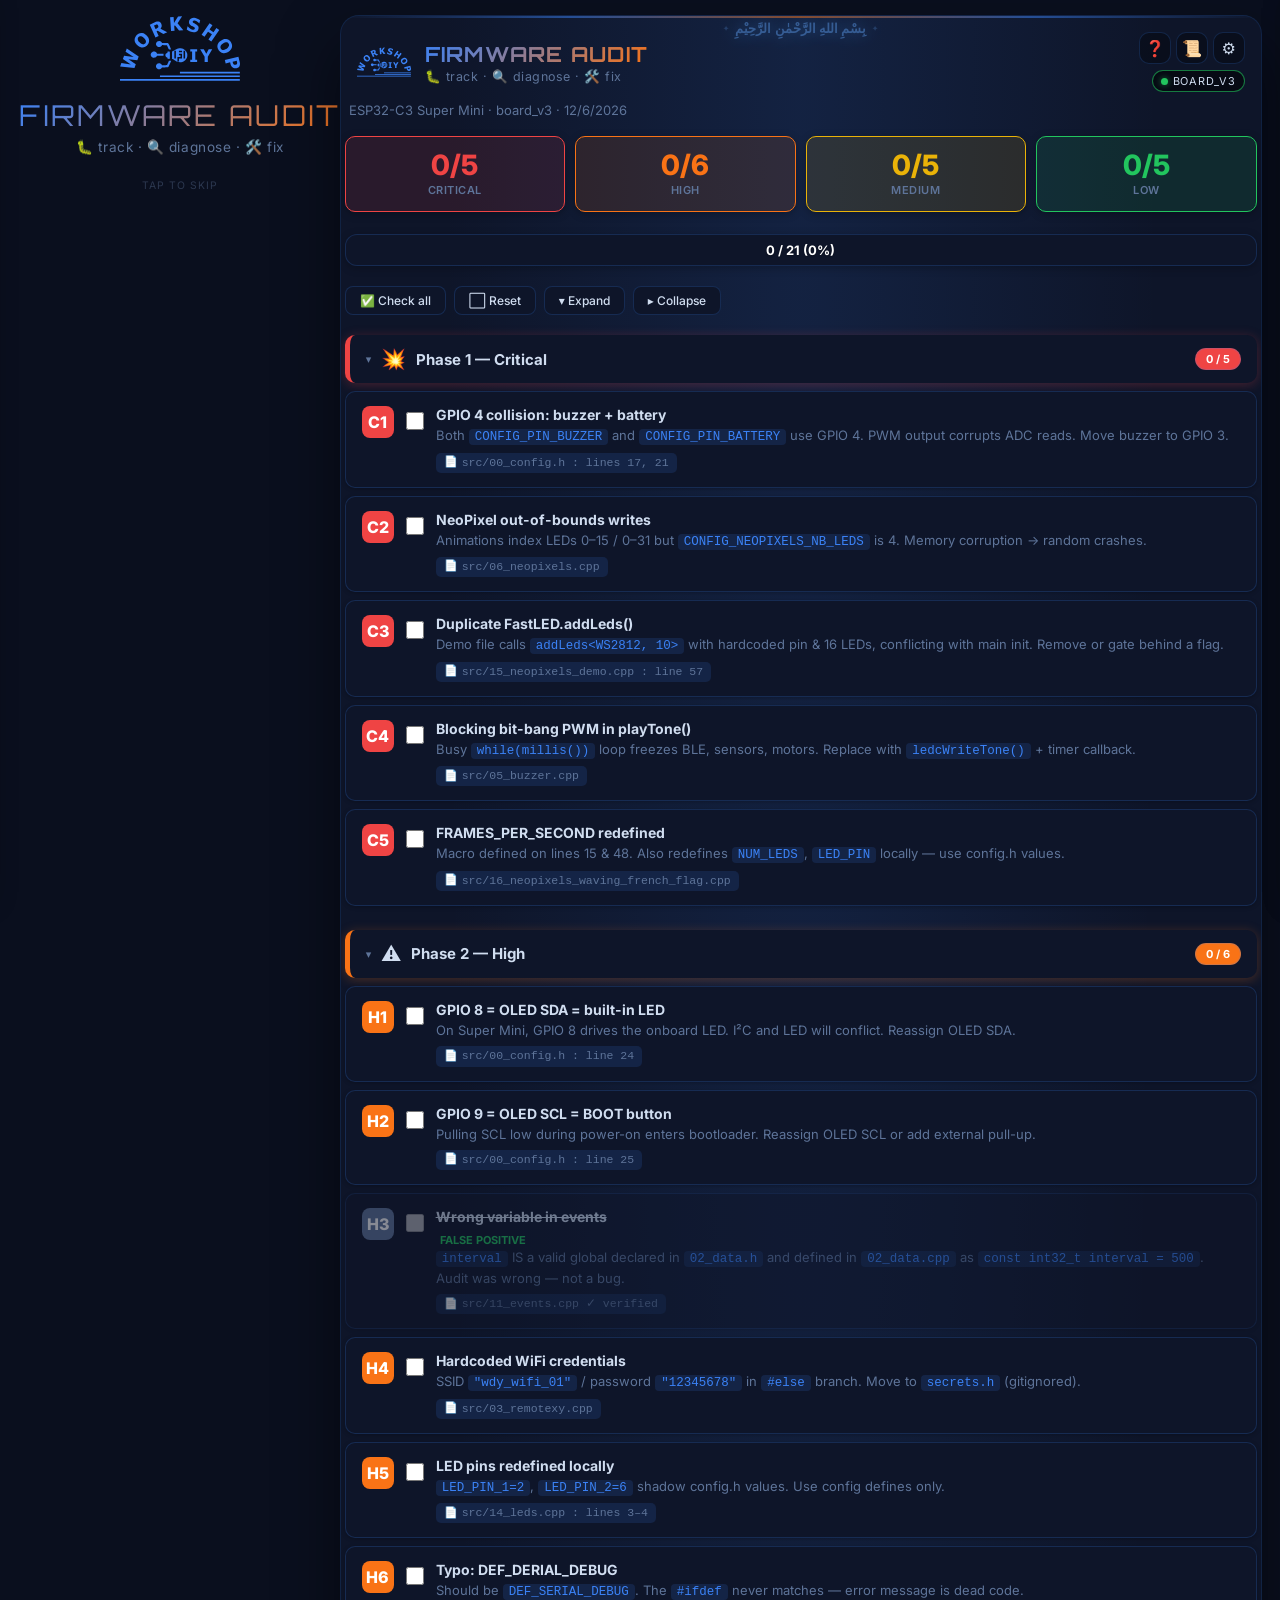
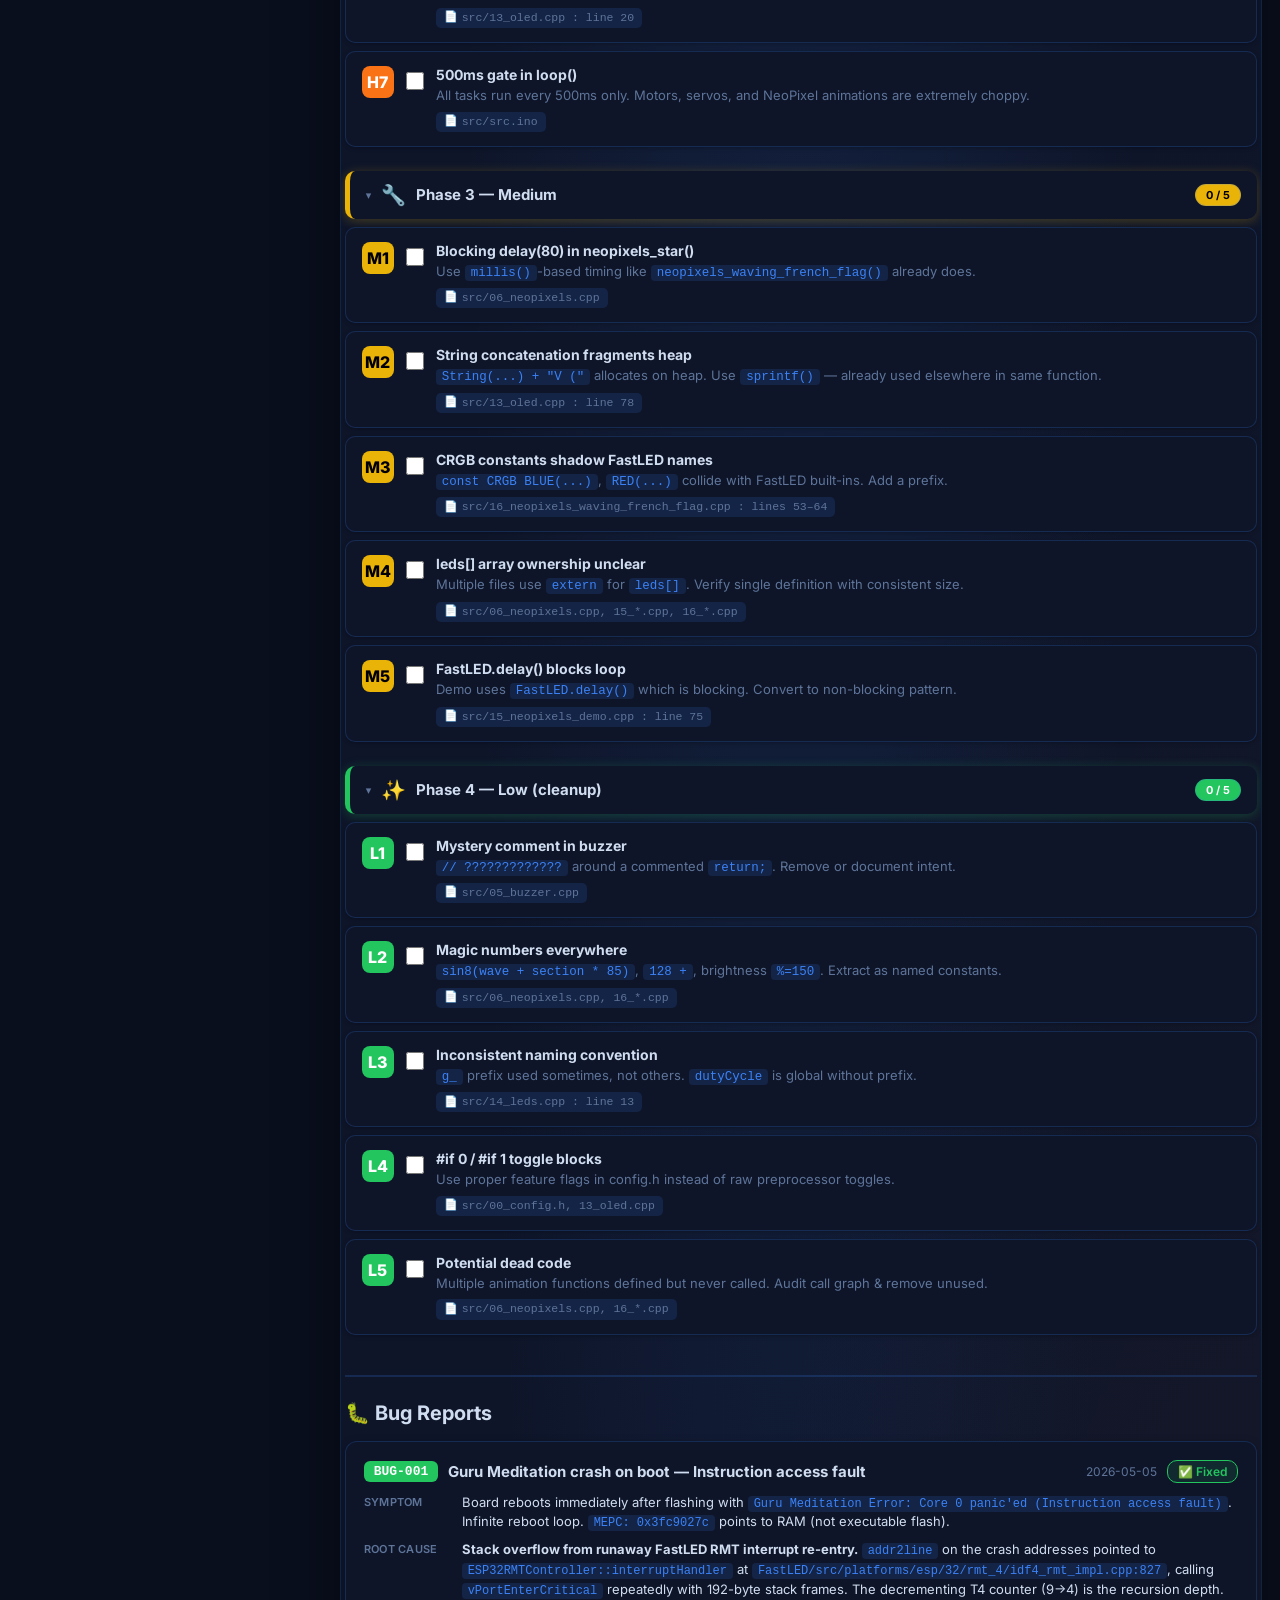
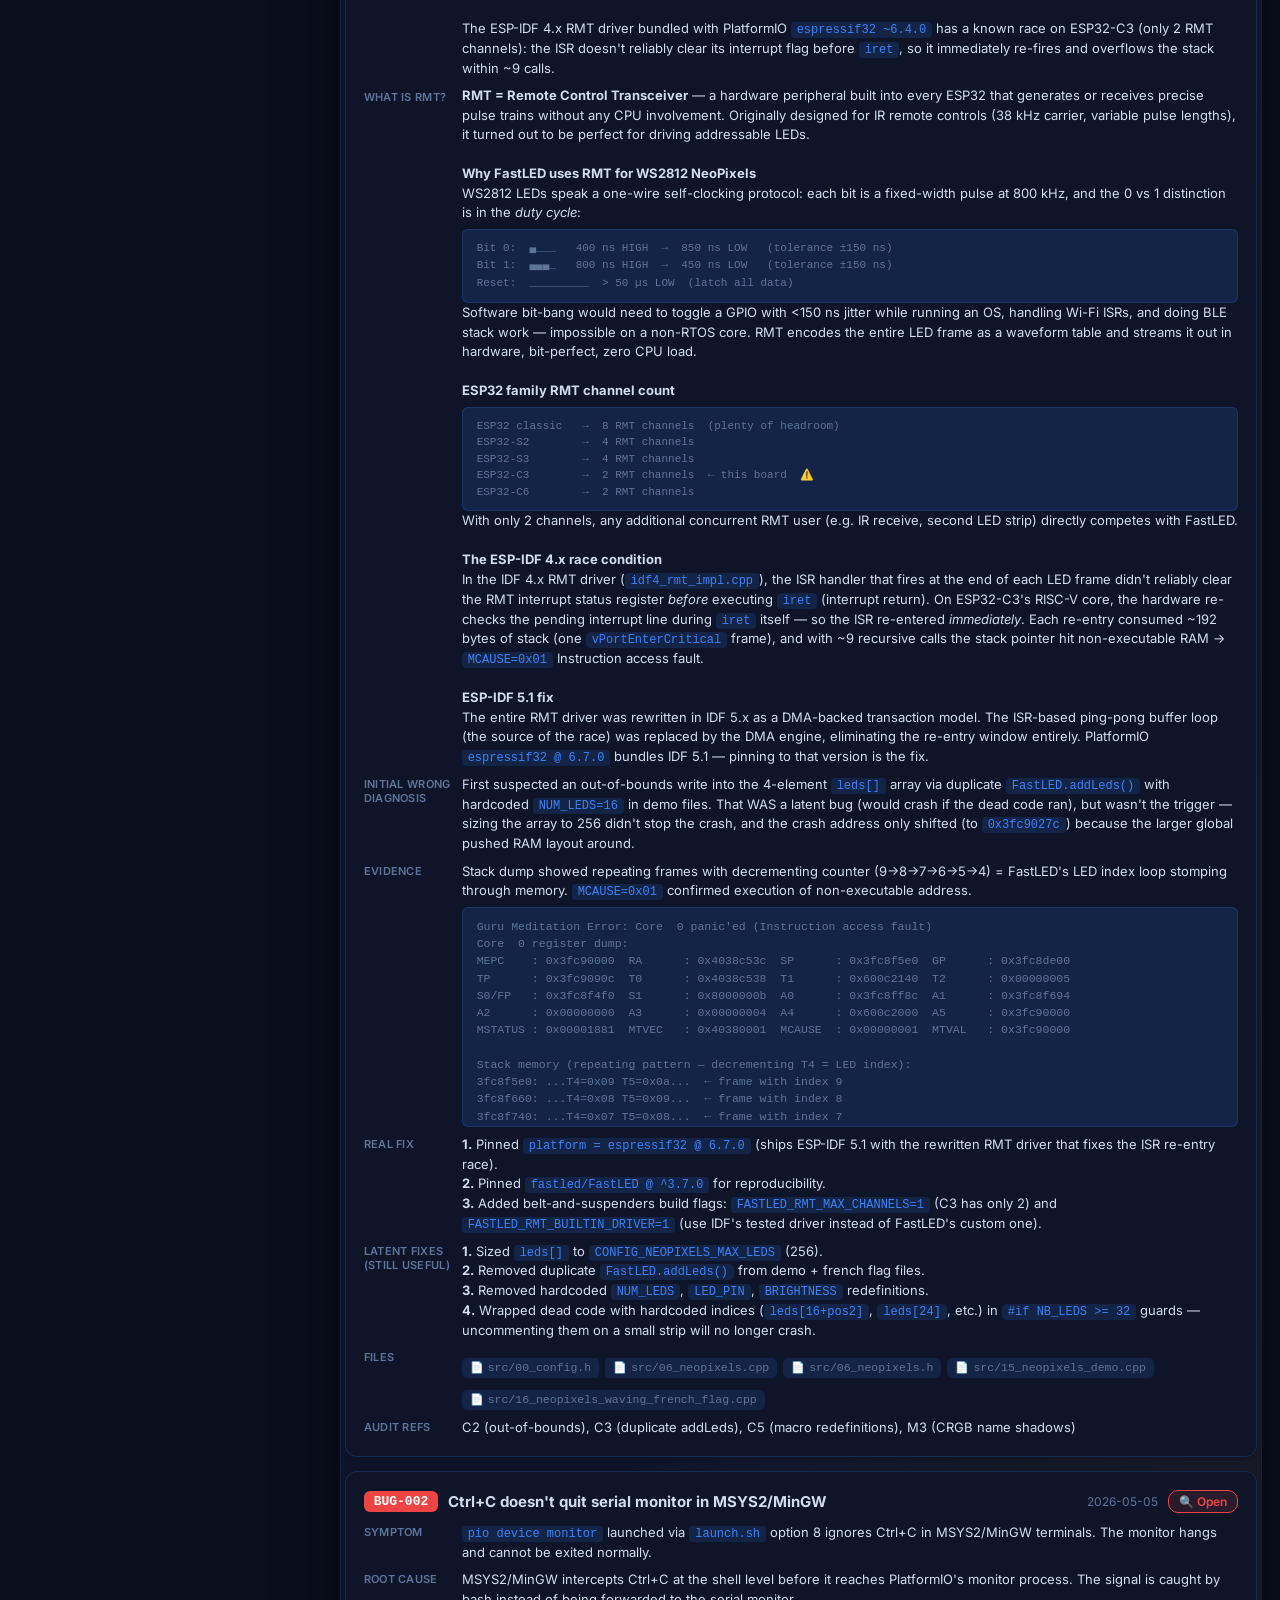
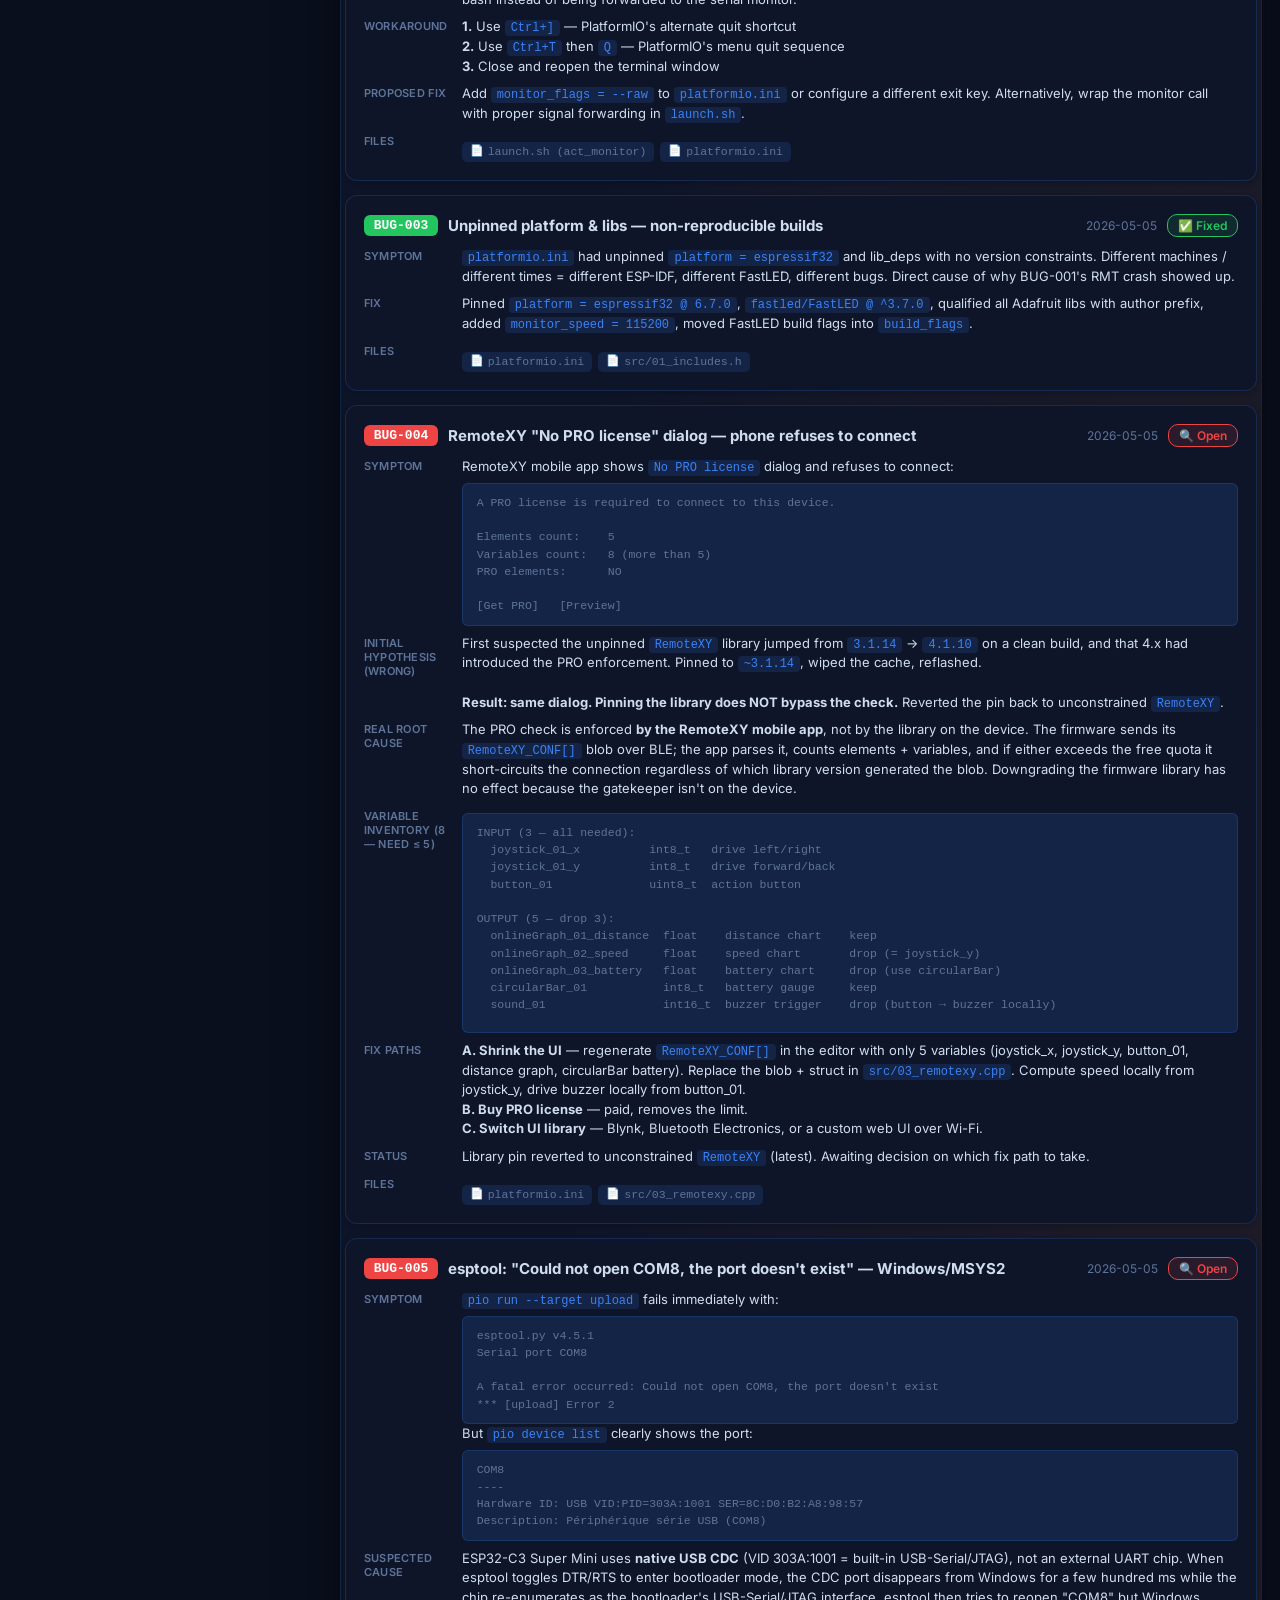
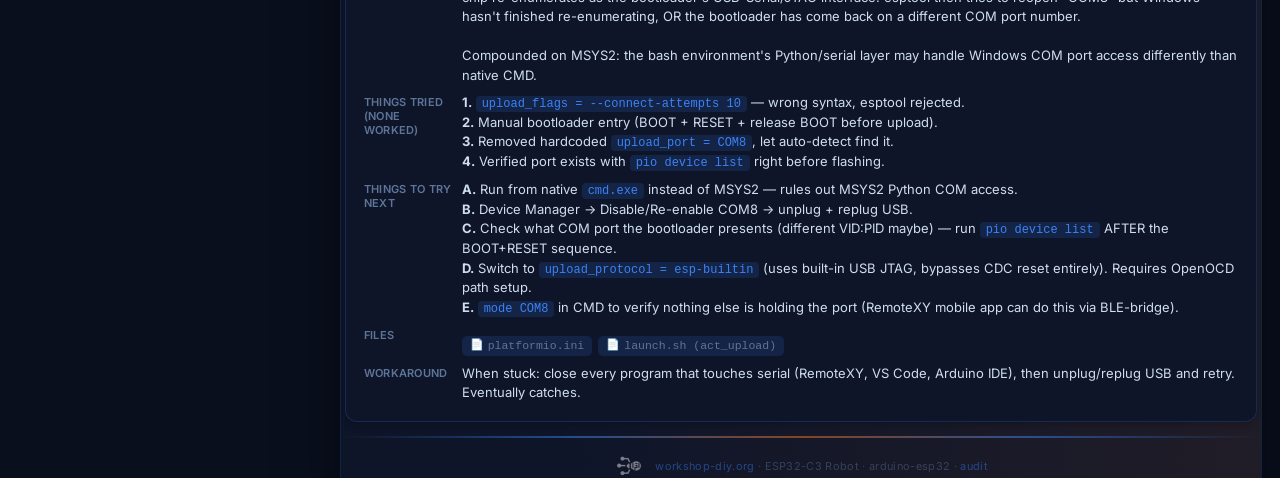
==== 01_software/01_app/02_web/audit.html @ 308c8fef "Initial commit — robot_1 - 01_app: ESP32-C3 RISC-V robot firmware (Arduino/PlatformIO) +   02_web to" ====
<!doctype html>
<html lang="en" dir="ltr" data-theme="robot">
<head>
<meta charset="UTF-8">
<meta name="viewport" content="width=device-width,initial-scale=1.0">
<title>Firmware Audit — ESP32-C3 Robot App</title>
<link rel="stylesheet" href="assets/wdiy-template.css">
<style>
/* ════════════════════════════════════════════════════════════
   AUDIT-SPECIFIC CSS — bridges audit's local var names to the
   wdiy-template vars, plus theme-agnostic severity colors.
   ════════════════════════════════════════════════════════════ */

:root {
  /* Aliases — audit's old names → template vars */
  --fg:       var(--text);
  --muted:    var(--text-muted);
  --card:     var(--panel);
  --card2:    rgba(0,0,0,.18);
  --shadow:   rgba(0,0,0,.25);
  --code-bg:  color-mix(in srgb, var(--accent) 14%, transparent);

  /* Severity colors — single set, theme-agnostic
     (red/orange/yellow/green read as severity in any palette) */
  --crit: #ef4444; --crit-bg: rgba(239,68,68,.12); --crit-glow: rgba(239,68,68,.25);
  --high: #f97316; --high-bg: rgba(249,115,22,.12); --high-glow: rgba(249,115,22,.25);
  --med:  #eab308; --med-bg:  rgba(234,179,8,.12);  --med-glow:  rgba(234,179,8,.25);
  --low:  #22c55e; --low-bg:  rgba(34,197,94,.12);  --low-glow:  rgba(34,197,94,.25);
  --check-done: #22c55e;
}
.light-theme {
  --shadow:   rgba(0,0,0,.08);
  --card2:    rgba(0,0,0,.04);
  --crit-bg:  rgba(239,68,68,.08);
  --high-bg:  rgba(249,115,22,.08);
  --med-bg:   rgba(234,179,8,.08);
  --low-bg:   rgba(34,197,94,.08);
}

.app { max-width: 920px; }

a { color: var(--accent); text-decoration: none; }
a:hover { text-decoration: underline; }
code {
  background: var(--code-bg); color: var(--accent);
  padding: 1px 6px; border-radius: 4px;
  font: 12.5px/1.4 ui-monospace, Menlo, Consolas, monospace;
}
.light-theme code { color: var(--text); }

/* ── Sub-header (date) ── */
.audit-sub { color: var(--muted); font-size: 13px; margin: 4px 0 18px; padding: 0 4px; }

/* ── Stat cards ── */
.stats { display: grid; grid-template-columns: repeat(4,1fr); gap: 10px; margin-bottom: 22px; }
.stat {
  padding: 14px 16px; border-radius: 10px;
  background: var(--card); border: 1px solid var(--border);
  box-shadow: 0 2px 8px var(--shadow);
  text-align: center; transition: transform .15s, box-shadow .15s;
}
.stat:hover { transform: translateY(-2px); box-shadow: 0 6px 20px var(--shadow); }
.stat .num { font-size: 28px; font-weight: 800; line-height: 1; }
.stat .lbl {
  font-size: 11px; text-transform: uppercase;
  letter-spacing: .5px; margin-top: 4px; font-weight: 600; color: var(--muted);
}
.stat.s-crit { border-color: var(--crit); background: var(--crit-bg); } .stat.s-crit .num { color: var(--crit); }
.stat.s-high { border-color: var(--high); background: var(--high-bg); } .stat.s-high .num { color: var(--high); }
.stat.s-med  { border-color: var(--med);  background: var(--med-bg);  } .stat.s-med  .num { color: var(--med); }
.stat.s-low  { border-color: var(--low);  background: var(--low-bg);  } .stat.s-low  .num { color: var(--low); }

/* ── Progress bar ── */
.progress-wrap {
  background: var(--card); border: 1px solid var(--border);
  border-radius: 12px; height: 32px; overflow: hidden;
  position: relative; margin-bottom: 20px;
  box-shadow: 0 2px 8px var(--shadow);
}
.progress-bar {
  height: 100%;
  background: linear-gradient(90deg, var(--accent), var(--accent2));
  transition: width .4s cubic-bezier(.4,0,.2,1);
  border-radius: 12px; position: relative; overflow: hidden;
}
.progress-bar::after {
  content: ''; position: absolute; inset: 0;
  background: linear-gradient(90deg, transparent, rgba(255,255,255,.15), transparent);
  animation: shimmer 2s infinite;
}
@keyframes shimmer { 0% { transform: translateX(-100%); } 100% { transform: translateX(100%); } }
.progress-label {
  position: absolute; inset: 0;
  display: flex; align-items: center; justify-content: center;
  font-size: 13px; font-weight: 700; pointer-events: none;
  text-shadow: 0 1px 2px rgba(0,0,0,.3); color: #fff;
}
.light-theme .progress-label { color: var(--text); text-shadow: none; }

/* ── Toolbar ── */
.toolbar { display: flex; gap: 8px; margin-bottom: 20px; flex-wrap: wrap; align-items: center; }
.toolbar button {
  padding: 6px 14px; border: 1px solid var(--border);
  background: var(--card); color: var(--fg);
  border-radius: 8px; cursor: pointer;
  font: 12px/1.4 inherit; font-weight: 500;
  transition: all .15s;
}
.toolbar button:hover {
  border-color: var(--accent); background: var(--card2);
  box-shadow: 0 2px 8px var(--shadow); transform: none;
}

/* ── Phases ── */
.phase { margin-bottom: 24px; }
.phase-hdr {
  display: flex; align-items: center; gap: 10px;
  padding: 12px 16px; border-radius: 10px;
  background: var(--card); border-left: 5px solid;
  cursor: pointer; user-select: none;
  box-shadow: 0 2px 8px var(--shadow); transition: all .15s;
}
.phase-hdr:hover { box-shadow: 0 4px 16px var(--shadow); }
.phase-hdr h2 { font-size: 15px; flex: 1; font-weight: 700; margin: 0; }
.phase-hdr .emoji { font-size: 20px; }
.phase-hdr .badge {
  font-size: 11px; padding: 3px 10px;
  border-radius: 12px; font-weight: 700; white-space: nowrap;
}
.phase-hdr .arrow { transition: transform .2s; font-size: 11px; color: var(--muted); }
.phase-hdr.collapsed .arrow { transform: rotate(-90deg); }

.phase[data-level="critical"] .phase-hdr { border-color: var(--crit); box-shadow: 0 2px 12px var(--crit-glow); }
.phase[data-level="critical"] .badge      { background: var(--crit); color: #fff; }
.phase[data-level="high"] .phase-hdr      { border-color: var(--high); box-shadow: 0 2px 12px var(--high-glow); }
.phase[data-level="high"] .badge          { background: var(--high); color: #fff; }
.phase[data-level="medium"] .phase-hdr    { border-color: var(--med); box-shadow: 0 2px 12px var(--med-glow); }
.phase[data-level="medium"] .badge        { background: var(--med); color: #000; }
.phase[data-level="low"] .phase-hdr       { border-color: var(--low); box-shadow: 0 2px 12px var(--low-glow); }
.phase[data-level="low"] .badge           { background: var(--low); color: #fff; }

/* ── Items ── */
.items { padding: 8px 0 0; display: grid; gap: 8px; }
.item {
  display: flex; align-items: flex-start; gap: 12px;
  padding: 14px 16px; border-radius: 10px;
  background: var(--card); border: 1px solid var(--border);
  box-shadow: 0 1px 4px var(--shadow); transition: all .2s;
}
.item:hover {
  border-color: var(--accent); box-shadow: 0 4px 16px var(--shadow);
  transform: translateY(-1px);
}
.item.done { opacity: .5; transform: none !important; }
.item.done .desc strong { text-decoration: line-through; }

.item .sev {
  width: 32px; height: 32px; border-radius: 8px;
  display: flex; align-items: center; justify-content: center;
  font-size: 16px; flex-shrink: 0; font-weight: 800; color: #fff;
}
.phase[data-level="critical"] .sev { background: var(--crit); }
.phase[data-level="high"] .sev     { background: var(--high); }
.phase[data-level="medium"] .sev   { background: var(--med); color: #000; }
.phase[data-level="low"] .sev      { background: var(--low); }

.item input[type=checkbox] {
  margin-top: 6px; accent-color: var(--check-done);
  width: 18px; height: 18px; flex-shrink: 0;
  cursor: pointer; border-radius: 4px;
}

.desc { flex: 1; min-width: 0; }
.desc strong { font-weight: 700; font-size: 14px; display: block; margin-bottom: 3px; }
.desc .detail { color: var(--muted); font-size: 13px; line-height: 1.5; }
.file {
  display: inline-flex; align-items: center; gap: 4px;
  font: 11.5px/1.4 ui-monospace, Menlo, Consolas, monospace;
  background: var(--code-bg); padding: 2px 8px; border-radius: 5px;
  color: var(--muted); margin-top: 6px; word-break: break-all;
}
.file::before { content: '📄'; font-size: 11px; }

/* ── Bug reports ── */
.bugs-section { margin-top: 40px; padding-top: 24px; border-top: 2px solid var(--border); }
.bugs-section h2 { font-size: 20px; margin-bottom: 16px; display: flex; align-items: center; gap: 8px; }
.bug {
  background: var(--card); border: 1px solid var(--border);
  border-radius: 12px; padding: 18px; margin-bottom: 14px;
  box-shadow: 0 2px 8px var(--shadow); transition: all .2s;
}
.bug:hover { box-shadow: 0 4px 16px var(--shadow); border-color: var(--accent); }
.bug-hdr { display: flex; align-items: center; gap: 10px; margin-bottom: 10px; flex-wrap: wrap; }
.bug-id {
  font: 13px/1 ui-monospace, Menlo, Consolas, monospace;
  padding: 4px 10px; border-radius: 6px; font-weight: 700; white-space: nowrap;
}
.bug-id.fixed         { background: var(--low); color: #fff; }
.bug-id.open          { background: var(--crit); color: #fff; }
.bug-id.investigating { background: var(--med); color: #000; }
.bug-title { font-weight: 700; font-size: 15px; flex: 1; }
.bug-date  { color: var(--muted); font-size: 12px; }
.bug-status { font-size: 12px; padding: 3px 10px; border-radius: 10px; font-weight: 600; }
.bug-status.fixed         { background: var(--low-bg);  color: var(--low);  border: 1px solid var(--low); }
.bug-status.open          { background: var(--crit-bg); color: var(--crit); border: 1px solid var(--crit); }
.bug-status.investigating { background: var(--med-bg);  color: var(--med);  border: 1px solid var(--med); }

.bug-body { display: grid; gap: 8px; }
.bug-row { display: grid; grid-template-columns: 90px 1fr; gap: 8px; font-size: 13px; }
.bug-row .label {
  color: var(--muted); font-weight: 600;
  text-transform: uppercase; font-size: 11px; letter-spacing: .3px;
  padding-top: 2px;
}
.bug-row .val { line-height: 1.5; }
.bug-row .val code { font-size: 12px; }
.crash-dump {
  background: var(--code-bg); border: 1px solid var(--border);
  border-radius: 6px; padding: 10px 14px;
  font: 11.5px/1.5 ui-monospace, Menlo, Consolas, monospace;
  color: var(--muted); max-height: 220px; overflow: auto;
  white-space: pre; margin-top: 6px;
}
.bug-files { display: flex; flex-wrap: wrap; gap: 6px; margin-top: 4px; }

/* ── Responsive ── */
@media (max-width: 600px) {
  .stats { grid-template-columns: repeat(2,1fr); }
  .stat .num { font-size: 22px; }
  .phase-hdr h2 { font-size: 13px; }
  .bug-row { grid-template-columns: 1fr; gap: 4px; }
}
</style>
</head>

<body
  data-app-title="Firmware Audit"
  data-app-subtitle="🐛 track · 🔍 diagnose · 🛠️ fix"
  data-help-page="audit"
  data-status-text="board_v3"
  data-status-online="true">

<div class="app">
  <div class="rows-container">

    <p class="audit-sub">ESP32-C3 Super Mini · board_v3 · <span id="date"></span></p>

    <!-- ═══ Stat cards ═══ -->
    <div class="stats">
      <div class="stat s-crit"><div class="num" id="sc">0/5</div><div class="lbl">Critical</div></div>
      <div class="stat s-high"><div class="num" id="sh">0/7</div><div class="lbl">High</div></div>
      <div class="stat s-med"><div class="num" id="sm">0/5</div><div class="lbl">Medium</div></div>
      <div class="stat s-low"><div class="num" id="sl">0/5</div><div class="lbl">Low</div></div>
    </div>

    <!-- ═══ Progress ═══ -->
    <div class="progress-wrap">
      <div class="progress-bar" id="bar"></div>
      <div class="progress-label" id="bar-label"></div>
    </div>

    <!-- ═══ Toolbar ═══ -->
    <div class="toolbar">
      <button onclick="toggleAll(true)">✅ Check all</button>
      <button onclick="toggleAll(false)">⬜ Reset</button>
      <button onclick="expandAll(true)">▾ Expand</button>
      <button onclick="expandAll(false)">▸ Collapse</button>
    </div>

    <!-- ═══ CRITICAL ═══ -->
    <div class="phase" data-level="critical">
      <div class="phase-hdr" onclick="toggle(this)">
        <span class="arrow">▾</span>
        <span class="emoji">💥</span>
        <h2>Phase 1 — Critical</h2>
        <span class="badge" id="bc">0 / 5</span>
      </div>
      <div class="items">

        <div class="item" data-id="c1">
          <div class="sev">C1</div>
          <input type="checkbox" onchange="save()">
          <div class="desc">
            <strong>GPIO 4 collision: buzzer + battery</strong>
            <div class="detail">Both <code>CONFIG_PIN_BUZZER</code> and <code>CONFIG_PIN_BATTERY</code> use GPIO 4. PWM output corrupts ADC reads. Move buzzer to GPIO 3.</div>
            <span class="file">src/00_config.h : lines 17, 21</span>
          </div>
        </div>

        <div class="item" data-id="c2">
          <div class="sev">C2</div>
          <input type="checkbox" onchange="save()">
          <div class="desc">
            <strong>NeoPixel out-of-bounds writes</strong>
            <div class="detail">Animations index LEDs 0–15 / 0–31 but <code>CONFIG_NEOPIXELS_NB_LEDS</code> is 4. Memory corruption &rarr; random crashes.</div>
            <span class="file">src/06_neopixels.cpp</span>
          </div>
        </div>

        <div class="item" data-id="c3">
          <div class="sev">C3</div>
          <input type="checkbox" onchange="save()">
          <div class="desc">
            <strong>Duplicate FastLED.addLeds()</strong>
            <div class="detail">Demo file calls <code>addLeds&lt;WS2812, 10&gt;</code> with hardcoded pin &amp; 16 LEDs, conflicting with main init. Remove or gate behind a flag.</div>
            <span class="file">src/15_neopixels_demo.cpp : line 57</span>
          </div>
        </div>

        <div class="item" data-id="c4">
          <div class="sev">C4</div>
          <input type="checkbox" onchange="save()">
          <div class="desc">
            <strong>Blocking bit-bang PWM in playTone()</strong>
            <div class="detail">Busy <code>while(millis())</code> loop freezes BLE, sensors, motors. Replace with <code>ledcWriteTone()</code> + timer callback.</div>
            <span class="file">src/05_buzzer.cpp</span>
          </div>
        </div>

        <div class="item" data-id="c5">
          <div class="sev">C5</div>
          <input type="checkbox" onchange="save()">
          <div class="desc">
            <strong>FRAMES_PER_SECOND redefined</strong>
            <div class="detail">Macro defined on lines 15 &amp; 48. Also redefines <code>NUM_LEDS</code>, <code>LED_PIN</code> locally — use config.h values.</div>
            <span class="file">src/16_neopixels_waving_french_flag.cpp</span>
          </div>
        </div>

      </div>
    </div>

    <!-- ═══ HIGH ═══ -->
    <div class="phase" data-level="high">
      <div class="phase-hdr" onclick="toggle(this)">
        <span class="arrow">▾</span>
        <span class="emoji">⚠️</span>
        <h2>Phase 2 — High</h2>
        <span class="badge" id="bh">0 / 7</span>
      </div>
      <div class="items">

        <div class="item" data-id="h1">
          <div class="sev">H1</div>
          <input type="checkbox" onchange="save()">
          <div class="desc">
            <strong>GPIO 8 = OLED SDA = built-in LED</strong>
            <div class="detail">On Super Mini, GPIO 8 drives the onboard LED. I&sup2;C and LED will conflict. Reassign OLED SDA.</div>
            <span class="file">src/00_config.h : line 24</span>
          </div>
        </div>

        <div class="item" data-id="h2">
          <div class="sev">H2</div>
          <input type="checkbox" onchange="save()">
          <div class="desc">
            <strong>GPIO 9 = OLED SCL = BOOT button</strong>
            <div class="detail">Pulling SCL low during power-on enters bootloader. Reassign OLED SCL or add external pull-up.</div>
            <span class="file">src/00_config.h : line 25</span>
          </div>
        </div>

        <div class="item done" data-id="h3" style="opacity:.5">
          <div class="sev" style="background:var(--muted)">H3</div>
          <input type="checkbox" onchange="save()" disabled>
          <div class="desc">
            <strong style="text-decoration:line-through">Wrong variable in events</strong> &nbsp;<span style="color:var(--low);font-size:11px;font-weight:700">FALSE POSITIVE</span>
            <div class="detail"><code>interval</code> IS a valid global declared in <code>02_data.h</code> and defined in <code>02_data.cpp</code> as <code>const int32_t interval = 500</code>. Audit was wrong — not a bug.</div>
            <span class="file">src/11_events.cpp ✓ verified</span>
          </div>
        </div>

        <div class="item" data-id="h4">
          <div class="sev">H4</div>
          <input type="checkbox" onchange="save()">
          <div class="desc">
            <strong>Hardcoded WiFi credentials</strong>
            <div class="detail">SSID <code>"wdy_wifi_01"</code> / password <code>"12345678"</code> in <code>#else</code> branch. Move to <code>secrets.h</code> (gitignored).</div>
            <span class="file">src/03_remotexy.cpp</span>
          </div>
        </div>

        <div class="item" data-id="h5">
          <div class="sev">H5</div>
          <input type="checkbox" onchange="save()">
          <div class="desc">
            <strong>LED pins redefined locally</strong>
            <div class="detail"><code>LED_PIN_1=2</code>, <code>LED_PIN_2=6</code> shadow config.h values. Use config defines only.</div>
            <span class="file">src/14_leds.cpp : lines 3–4</span>
          </div>
        </div>

        <div class="item" data-id="h6">
          <div class="sev">H6</div>
          <input type="checkbox" onchange="save()">
          <div class="desc">
            <strong>Typo: DEF_DERIAL_DEBUG</strong>
            <div class="detail">Should be <code>DEF_SERIAL_DEBUG</code>. The <code>#ifdef</code> never matches — error message is dead code.</div>
            <span class="file">src/13_oled.cpp : line 20</span>
          </div>
        </div>

        <div class="item" data-id="h7">
          <div class="sev">H7</div>
          <input type="checkbox" onchange="save()">
          <div class="desc">
            <strong>500ms gate in loop()</strong>
            <div class="detail">All tasks run every 500ms only. Motors, servos, and NeoPixel animations are extremely choppy.</div>
            <span class="file">src/src.ino</span>
          </div>
        </div>

      </div>
    </div>

    <!-- ═══ MEDIUM ═══ -->
    <div class="phase" data-level="medium">
      <div class="phase-hdr" onclick="toggle(this)">
        <span class="arrow">▾</span>
        <span class="emoji">🔧</span>
        <h2>Phase 3 — Medium</h2>
        <span class="badge" id="bm">0 / 5</span>
      </div>
      <div class="items">

        <div class="item" data-id="m1">
          <div class="sev">M1</div>
          <input type="checkbox" onchange="save()">
          <div class="desc">
            <strong>Blocking delay(80) in neopixels_star()</strong>
            <div class="detail">Use <code>millis()</code>-based timing like <code>neopixels_waving_french_flag()</code> already does.</div>
            <span class="file">src/06_neopixels.cpp</span>
          </div>
        </div>

        <div class="item" data-id="m2">
          <div class="sev">M2</div>
          <input type="checkbox" onchange="save()">
          <div class="desc">
            <strong>String concatenation fragments heap</strong>
            <div class="detail"><code>String(...) + "V ("</code> allocates on heap. Use <code>sprintf()</code> — already used elsewhere in same function.</div>
            <span class="file">src/13_oled.cpp : line 78</span>
          </div>
        </div>

        <div class="item" data-id="m3">
          <div class="sev">M3</div>
          <input type="checkbox" onchange="save()">
          <div class="desc">
            <strong>CRGB constants shadow FastLED names</strong>
            <div class="detail"><code>const CRGB BLUE(...)</code>, <code>RED(...)</code> collide with FastLED built-ins. Add a prefix.</div>
            <span class="file">src/16_neopixels_waving_french_flag.cpp : lines 53–64</span>
          </div>
        </div>

        <div class="item" data-id="m4">
          <div class="sev">M4</div>
          <input type="checkbox" onchange="save()">
          <div class="desc">
            <strong>leds[] array ownership unclear</strong>
            <div class="detail">Multiple files use <code>extern</code> for <code>leds[]</code>. Verify single definition with consistent size.</div>
            <span class="file">src/06_neopixels.cpp, 15_*.cpp, 16_*.cpp</span>
          </div>
        </div>

        <div class="item" data-id="m5">
          <div class="sev">M5</div>
          <input type="checkbox" onchange="save()">
          <div class="desc">
            <strong>FastLED.delay() blocks loop</strong>
            <div class="detail">Demo uses <code>FastLED.delay()</code> which is blocking. Convert to non-blocking pattern.</div>
            <span class="file">src/15_neopixels_demo.cpp : line 75</span>
          </div>
        </div>

      </div>
    </div>

    <!-- ═══ LOW ═══ -->
    <div class="phase" data-level="low">
      <div class="phase-hdr" onclick="toggle(this)">
        <span class="arrow">▾</span>
        <span class="emoji">✨</span>
        <h2>Phase 4 — Low (cleanup)</h2>
        <span class="badge" id="bl">0 / 5</span>
      </div>
      <div class="items">

        <div class="item" data-id="l1">
          <div class="sev">L1</div>
          <input type="checkbox" onchange="save()">
          <div class="desc">
            <strong>Mystery comment in buzzer</strong>
            <div class="detail"><code>// ?????????????</code> around a commented <code>return;</code>. Remove or document intent.</div>
            <span class="file">src/05_buzzer.cpp</span>
          </div>
        </div>

        <div class="item" data-id="l2">
          <div class="sev">L2</div>
          <input type="checkbox" onchange="save()">
          <div class="desc">
            <strong>Magic numbers everywhere</strong>
            <div class="detail"><code>sin8(wave + section * 85)</code>, <code>128 +</code>, brightness <code>%=150</code>. Extract as named constants.</div>
            <span class="file">src/06_neopixels.cpp, 16_*.cpp</span>
          </div>
        </div>

        <div class="item" data-id="l3">
          <div class="sev">L3</div>
          <input type="checkbox" onchange="save()">
          <div class="desc">
            <strong>Inconsistent naming convention</strong>
            <div class="detail"><code>g_</code> prefix used sometimes, not others. <code>dutyCycle</code> is global without prefix.</div>
            <span class="file">src/14_leds.cpp : line 13</span>
          </div>
        </div>

        <div class="item" data-id="l4">
          <div class="sev">L4</div>
          <input type="checkbox" onchange="save()">
          <div class="desc">
            <strong>#if 0 / #if 1 toggle blocks</strong>
            <div class="detail">Use proper feature flags in config.h instead of raw preprocessor toggles.</div>
            <span class="file">src/00_config.h, 13_oled.cpp</span>
          </div>
        </div>

        <div class="item" data-id="l5">
          <div class="sev">L5</div>
          <input type="checkbox" onchange="save()">
          <div class="desc">
            <strong>Potential dead code</strong>
            <div class="detail">Multiple animation functions defined but never called. Audit call graph &amp; remove unused.</div>
            <span class="file">src/06_neopixels.cpp, 16_*.cpp</span>
          </div>
        </div>

      </div>
    </div>

    <!-- ═══ BUG REPORTS ═══ -->
    <div class="bugs-section">
      <h2>🐛 Bug Reports</h2>

      <div class="bug" id="bug-001">
        <div class="bug-hdr">
          <span class="bug-id fixed">BUG-001</span>
          <span class="bug-title">Guru Meditation crash on boot — Instruction access fault</span>
          <span class="bug-date">2026-05-05</span>
          <span class="bug-status fixed">✅ Fixed</span>
        </div>
        <div class="bug-body">
          <div class="bug-row">
            <div class="label">Symptom</div>
            <div class="val">Board reboots immediately after flashing with <code>Guru Meditation Error: Core 0 panic'ed (Instruction access fault)</code>. Infinite reboot loop. <code>MEPC: 0x3fc9027c</code> points to RAM (not executable flash).</div>
          </div>
          <div class="bug-row">
            <div class="label">Root cause</div>
            <div class="val"><strong>Stack overflow from runaway FastLED RMT interrupt re-entry.</strong> <code>addr2line</code> on the crash addresses pointed to <code>ESP32RMTController::interruptHandler</code> at <code>FastLED/src/platforms/esp/32/rmt_4/idf4_rmt_impl.cpp:827</code>, calling <code>vPortEnterCritical</code> repeatedly with 192-byte stack frames. The decrementing T4 counter (9→4) is the recursion depth.<br><br>The ESP-IDF 4.x RMT driver bundled with PlatformIO <code>espressif32 ~6.4.0</code> has a known race on ESP32-C3 (only 2 RMT channels): the ISR doesn't reliably clear its interrupt flag before <code>iret</code>, so it immediately re-fires and overflows the stack within ~9 calls.</div>
          </div>
          <div class="bug-row" style="align-items:start">
            <div class="label" style="padding-top:4px">What is RMT?</div>
            <div class="val">
              <strong>RMT = Remote Control Transceiver</strong> — a hardware peripheral built into every ESP32 that generates or receives precise pulse trains without any CPU involvement. Originally designed for IR remote controls (38 kHz carrier, variable pulse lengths), it turned out to be perfect for driving addressable LEDs.<br><br>

              <strong>Why FastLED uses RMT for WS2812 NeoPixels</strong><br>
              WS2812 LEDs speak a one-wire self-clocking protocol: each bit is a fixed-width pulse at 800 kHz, and the 0 vs 1 distinction is in the <em>duty cycle</em>:
              <div class="crash-dump" style="font-size:11px;line-height:1.6;max-height:none">Bit 0:  ▄___   400 ns HIGH  →  850 ns LOW   (tolerance ±150 ns)
Bit 1:  ▄▄▄_   800 ns HIGH  →  450 ns LOW   (tolerance ±150 ns)
Reset:  _________  &gt; 50 µs LOW  (latch all data)</div>
              Software bit-bang would need to toggle a GPIO with &lt;150 ns jitter while running an OS, handling Wi-Fi ISRs, and doing BLE stack work — impossible on a non-RTOS core. RMT encodes the entire LED frame as a waveform table and streams it out in hardware, bit-perfect, zero CPU load.<br><br>

              <strong>ESP32 family RMT channel count</strong><br>
              <div class="crash-dump" style="font-size:11px;max-height:none">ESP32 classic   →  8 RMT channels  (plenty of headroom)
ESP32-S2        →  4 RMT channels
ESP32-S3        →  4 RMT channels
ESP32-C3        →  2 RMT channels  ← this board  ⚠️
ESP32-C6        →  2 RMT channels</div>
              With only 2 channels, any additional concurrent RMT user (e.g. IR receive, second LED strip) directly competes with FastLED.<br><br>

              <strong>The ESP-IDF 4.x race condition</strong><br>
              In the IDF 4.x RMT driver (<code>idf4_rmt_impl.cpp</code>), the ISR handler that fires at the end of each LED frame didn't reliably clear the RMT interrupt status register <em>before</em> executing <code>iret</code> (interrupt return). On ESP32-C3's RISC-V core, the hardware re-checks the pending interrupt line during <code>iret</code> itself — so the ISR re-entered <em>immediately</em>. Each re-entry consumed ~192 bytes of stack (one <code>vPortEnterCritical</code> frame), and with ~9 recursive calls the stack pointer hit non-executable RAM → <code>MCAUSE=0x01</code> Instruction access fault.<br><br>

              <strong>ESP-IDF 5.1 fix</strong><br>
              The entire RMT driver was rewritten in IDF 5.x as a DMA-backed transaction model. The ISR-based ping-pong buffer loop (the source of the race) was replaced by the DMA engine, eliminating the re-entry window entirely. PlatformIO <code>espressif32 @ 6.7.0</code> bundles IDF 5.1 — pinning to that version is the fix.
            </div>
          </div>

          <div class="bug-row">
            <div class="label">Initial wrong diagnosis</div>
            <div class="val">First suspected an out-of-bounds write into the 4-element <code>leds[]</code> array via duplicate <code>FastLED.addLeds()</code> with hardcoded <code>NUM_LEDS=16</code> in demo files. That WAS a latent bug (would crash if the dead code ran), but wasn't the trigger — sizing the array to 256 didn't stop the crash, and the crash address only shifted (to <code>0x3fc9027c</code>) because the larger global pushed RAM layout around.</div>
          </div>
          <div class="bug-row">
            <div class="label">Evidence</div>
            <div class="val">Stack dump showed repeating frames with decrementing counter (9→8→7→6→5→4) = FastLED's LED index loop stomping through memory. <code>MCAUSE=0x01</code> confirmed execution of non-executable address.
              <div class="crash-dump">Guru Meditation Error: Core  0 panic'ed (Instruction access fault)
Core  0 register dump:
MEPC    : 0x3fc90000  RA      : 0x4038c53c  SP      : 0x3fc8f5e0  GP      : 0x3fc8de00
TP      : 0x3fc9090c  T0      : 0x4038c538  T1      : 0x600c2140  T2      : 0x00000005
S0/FP   : 0x3fc8f4f0  S1      : 0x8000000b  A0      : 0x3fc8ff8c  A1      : 0x3fc8f694
A2      : 0x00000000  A3      : 0x00000004  A4      : 0x600c2000  A5      : 0x3fc90000
MSTATUS : 0x00001881  MTVEC   : 0x40380001  MCAUSE  : 0x00000001  MTVAL   : 0x3fc90000

Stack memory (repeating pattern — decrementing T4 = LED index):
3fc8f5e0: ...T4=0x09 T5=0x0a...  ← frame with index 9
3fc8f660: ...T4=0x08 T5=0x09...  ← frame with index 8
3fc8f740: ...T4=0x07 T5=0x08...  ← frame with index 7
3fc8f820: ...T4=0x06 T5=0x07...  ← frame with index 6
3fc8f8e0: ...T4=0x05 T5=0x06...  ← frame with index 5
3fc8f9a0: ...T4=0x04 T5=0x05...  ← frame with index 4
Each frame 0xC0 bytes apart — stack consumed until overflow</div>
            </div>
          </div>
          <div class="bug-row">
            <div class="label">Real fix</div>
            <div class="val">
              <strong>1.</strong> Pinned <code>platform = espressif32 @ 6.7.0</code> (ships ESP-IDF 5.1 with the rewritten RMT driver that fixes the ISR re-entry race).<br>
              <strong>2.</strong> Pinned <code>fastled/FastLED @ ^3.7.0</code> for reproducibility.<br>
              <strong>3.</strong> Added belt-and-suspenders build flags:
              <code>FASTLED_RMT_MAX_CHANNELS=1</code> (C3 has only 2) and <code>FASTLED_RMT_BUILTIN_DRIVER=1</code> (use IDF's tested driver instead of FastLED's custom one).
            </div>
          </div>
          <div class="bug-row">
            <div class="label">Latent fixes (still useful)</div>
            <div class="val">
              <strong>1.</strong> Sized <code>leds[]</code> to <code>CONFIG_NEOPIXELS_MAX_LEDS</code> (256).<br>
              <strong>2.</strong> Removed duplicate <code>FastLED.addLeds()</code> from demo + french flag files.<br>
              <strong>3.</strong> Removed hardcoded <code>NUM_LEDS</code>, <code>LED_PIN</code>, <code>BRIGHTNESS</code> redefinitions.<br>
              <strong>4.</strong> Wrapped dead code with hardcoded indices (<code>leds[16+pos2]</code>, <code>leds[24]</code>, etc.) in <code>#if NB_LEDS &gt;= 32</code> guards — uncommenting them on a small strip will no longer crash.
            </div>
          </div>
          <div class="bug-row">
            <div class="label">Files</div>
            <div class="val">
              <div class="bug-files">
                <span class="file">src/00_config.h</span>
                <span class="file">src/06_neopixels.cpp</span>
                <span class="file">src/06_neopixels.h</span>
                <span class="file">src/15_neopixels_demo.cpp</span>
                <span class="file">src/16_neopixels_waving_french_flag.cpp</span>
              </div>
            </div>
          </div>
          <div class="bug-row">
            <div class="label">Audit refs</div>
            <div class="val">C2 (out-of-bounds), C3 (duplicate addLeds), C5 (macro redefinitions), M3 (CRGB name shadows)</div>
          </div>
        </div>
      </div>

      <div class="bug" id="bug-002">
        <div class="bug-hdr">
          <span class="bug-id open">BUG-002</span>
          <span class="bug-title">Ctrl+C doesn't quit serial monitor in MSYS2/MinGW</span>
          <span class="bug-date">2026-05-05</span>
          <span class="bug-status open">🔍 Open</span>
        </div>
        <div class="bug-body">
          <div class="bug-row">
            <div class="label">Symptom</div>
            <div class="val"><code>pio device monitor</code> launched via <code>launch.sh</code> option 8 ignores Ctrl+C in MSYS2/MinGW terminals. The monitor hangs and cannot be exited normally.</div>
          </div>
          <div class="bug-row">
            <div class="label">Root cause</div>
            <div class="val">MSYS2/MinGW intercepts Ctrl+C at the shell level before it reaches PlatformIO's monitor process. The signal is caught by bash instead of being forwarded to the serial monitor.</div>
          </div>
          <div class="bug-row">
            <div class="label">Workaround</div>
            <div class="val">
              <strong>1.</strong> Use <code>Ctrl+]</code> — PlatformIO's alternate quit shortcut<br>
              <strong>2.</strong> Use <code>Ctrl+T</code> then <code>Q</code> — PlatformIO's menu quit sequence<br>
              <strong>3.</strong> Close and reopen the terminal window
            </div>
          </div>
          <div class="bug-row">
            <div class="label">Proposed fix</div>
            <div class="val">Add <code>monitor_flags = --raw</code> to <code>platformio.ini</code> or configure a different exit key. Alternatively, wrap the monitor call with proper signal forwarding in <code>launch.sh</code>.</div>
          </div>
          <div class="bug-row">
            <div class="label">Files</div>
            <div class="val">
              <div class="bug-files">
                <span class="file">launch.sh (act_monitor)</span>
                <span class="file">platformio.ini</span>
              </div>
            </div>
          </div>
        </div>
      </div>

      <div class="bug" id="bug-003">
        <div class="bug-hdr">
          <span class="bug-id fixed">BUG-003</span>
          <span class="bug-title">Unpinned platform &amp; libs — non-reproducible builds</span>
          <span class="bug-date">2026-05-05</span>
          <span class="bug-status fixed">✅ Fixed</span>
        </div>
        <div class="bug-body">
          <div class="bug-row">
            <div class="label">Symptom</div>
            <div class="val"><code>platformio.ini</code> had unpinned <code>platform = espressif32</code> and lib_deps with no version constraints. Different machines / different times = different ESP-IDF, different FastLED, different bugs. Direct cause of why BUG-001's RMT crash showed up.</div>
          </div>
          <div class="bug-row">
            <div class="label">Fix</div>
            <div class="val">
              Pinned <code>platform = espressif32 @ 6.7.0</code>, <code>fastled/FastLED @ ^3.7.0</code>, qualified all Adafruit libs with author prefix, added <code>monitor_speed = 115200</code>, moved FastLED build flags into <code>build_flags</code>.
            </div>
          </div>
          <div class="bug-row">
            <div class="label">Files</div>
            <div class="val">
              <div class="bug-files">
                <span class="file">platformio.ini</span>
                <span class="file">src/01_includes.h</span>
              </div>
            </div>
          </div>
        </div>
      </div>

      <div class="bug" id="bug-004">
        <div class="bug-hdr">
          <span class="bug-id open">BUG-004</span>
          <span class="bug-title">RemoteXY "No PRO license" dialog — phone refuses to connect</span>
          <span class="bug-date">2026-05-05</span>
          <span class="bug-status open">🔍 Open</span>
        </div>
        <div class="bug-body">
          <div class="bug-row">
            <div class="label">Symptom</div>
            <div class="val">RemoteXY mobile app shows <code>No PRO license</code> dialog and refuses to connect:
              <div class="crash-dump">A PRO license is required to connect to this device.

Elements count:    5
Variables count:   8 (more than 5)
PRO elements:      NO

[Get PRO]   [Preview]</div>
            </div>
          </div>
          <div class="bug-row">
            <div class="label">Initial hypothesis (wrong)</div>
            <div class="val">First suspected the unpinned <code>RemoteXY</code> library jumped from <code>3.1.14</code> → <code>4.1.10</code> on a clean build, and that 4.x had introduced the PRO enforcement. Pinned to <code>~3.1.14</code>, wiped the cache, reflashed.<br><br>
            <strong>Result: same dialog. Pinning the library does NOT bypass the check.</strong> Reverted the pin back to unconstrained <code>RemoteXY</code>.</div>
          </div>
          <div class="bug-row">
            <div class="label">Real root cause</div>
            <div class="val">The PRO check is enforced <strong>by the RemoteXY mobile app</strong>, not by the library on the device. The firmware sends its <code>RemoteXY_CONF[]</code> blob over BLE; the app parses it, counts elements + variables, and if either exceeds the free quota it short-circuits the connection regardless of which library version generated the blob. Downgrading the firmware library has no effect because the gatekeeper isn't on the device.</div>
          </div>
          <div class="bug-row">
            <div class="label">Variable inventory (8 — need ≤ 5)</div>
            <div class="val">
              <div class="crash-dump">INPUT (3 — all needed):
  joystick_01_x          int8_t   drive left/right
  joystick_01_y          int8_t   drive forward/back
  button_01              uint8_t  action button

OUTPUT (5 — drop 3):
  onlineGraph_01_distance  float    distance chart    keep
  onlineGraph_02_speed     float    speed chart       drop (= joystick_y)
  onlineGraph_03_battery   float    battery chart     drop (use circularBar)
  circularBar_01           int8_t   battery gauge     keep
  sound_01                 int16_t  buzzer trigger    drop (button → buzzer locally)

connect_flag is implicit — doesn't count.</div>
            </div>
          </div>
          <div class="bug-row">
            <div class="label">Fix paths</div>
            <div class="val">
              <strong>A. Shrink the UI</strong> — regenerate <code>RemoteXY_CONF[]</code> in the editor with only 5 variables (joystick_x, joystick_y, button_01, distance graph, circularBar battery). Replace the blob + struct in <code>src/03_remotexy.cpp</code>. Compute speed locally from joystick_y, drive buzzer locally from button_01.<br>
              <strong>B. Buy PRO license</strong> — paid, removes the limit.<br>
              <strong>C. Switch UI library</strong> — Blynk, Bluetooth Electronics, or a custom web UI over Wi-Fi.
            </div>
          </div>
          <div class="bug-row">
            <div class="label">Status</div>
            <div class="val">Library pin reverted to unconstrained <code>RemoteXY</code> (latest). Awaiting decision on which fix path to take.</div>
          </div>
          <div class="bug-row">
            <div class="label">Files</div>
            <div class="val">
              <div class="bug-files">
                <span class="file">platformio.ini</span>
                <span class="file">src/03_remotexy.cpp</span>
              </div>
            </div>
          </div>
        </div>
      </div>

      <div class="bug" id="bug-005">
        <div class="bug-hdr">
          <span class="bug-id open">BUG-005</span>
          <span class="bug-title">esptool: "Could not open COM8, the port doesn't exist" — Windows/MSYS2</span>
          <span class="bug-date">2026-05-05</span>
          <span class="bug-status open">🔍 Open</span>
        </div>
        <div class="bug-body">
          <div class="bug-row">
            <div class="label">Symptom</div>
            <div class="val"><code>pio run --target upload</code> fails immediately with:
              <div class="crash-dump">esptool.py v4.5.1
Serial port COM8

A fatal error occurred: Could not open COM8, the port doesn't exist
*** [upload] Error 2</div>
              But <code>pio device list</code> clearly shows the port:
              <div class="crash-dump">COM8
----
Hardware ID: USB VID:PID=303A:1001 SER=8C:D0:B2:A8:98:57
Description: Périphérique série USB (COM8)</div>
            </div>
          </div>
          <div class="bug-row">
            <div class="label">Suspected cause</div>
            <div class="val">ESP32-C3 Super Mini uses <strong>native USB CDC</strong> (VID 303A:1001 = built-in USB-Serial/JTAG), not an external UART chip. When esptool toggles DTR/RTS to enter bootloader mode, the CDC port disappears from Windows for a few hundred ms while the chip re-enumerates as the bootloader's USB-Serial/JTAG interface. esptool then tries to reopen "COM8" but Windows hasn't finished re-enumerating, OR the bootloader has come back on a different COM port number.<br><br>
            Compounded on MSYS2: the bash environment's Python/serial layer may handle Windows COM port access differently than native CMD.</div>
          </div>
          <div class="bug-row">
            <div class="label">Things tried (none worked)</div>
            <div class="val">
              <strong>1.</strong> <code>upload_flags = --connect-attempts 10</code> — wrong syntax, esptool rejected.<br>
              <strong>2.</strong> Manual bootloader entry (BOOT + RESET + release BOOT before upload).<br>
              <strong>3.</strong> Removed hardcoded <code>upload_port = COM8</code>, let auto-detect find it.<br>
              <strong>4.</strong> Verified port exists with <code>pio device list</code> right before flashing.
            </div>
          </div>
          <div class="bug-row">
            <div class="label">Things to try next</div>
            <div class="val">
              <strong>A.</strong> Run from native <code>cmd.exe</code> instead of MSYS2 — rules out MSYS2 Python COM access.<br>
              <strong>B.</strong> Device Manager → Disable/Re-enable COM8 → unplug + replug USB.<br>
              <strong>C.</strong> Check what COM port the bootloader presents (different VID:PID maybe) — run <code>pio device list</code> AFTER the BOOT+RESET sequence.<br>
              <strong>D.</strong> Switch to <code>upload_protocol = esp-builtin</code> (uses built-in USB JTAG, bypasses CDC reset entirely). Requires OpenOCD path setup.<br>
              <strong>E.</strong> <code>mode COM8</code> in CMD to verify nothing else is holding the port (RemoteXY mobile app can do this via BLE-bridge).
            </div>
          </div>
          <div class="bug-row">
            <div class="label">Files</div>
            <div class="val">
              <div class="bug-files">
                <span class="file">platformio.ini</span>
                <span class="file">launch.sh (act_upload)</span>
              </div>
            </div>
          </div>
          <div class="bug-row">
            <div class="label">Workaround</div>
            <div class="val">When stuck: close every program that touches serial (RemoteXY, VS Code, Arduino IDE), then unplug/replug USB and retry. Eventually catches.</div>
          </div>
        </div>
      </div>

    </div><!-- .bugs-section -->

  </div><!-- .rows-container -->
</div><!-- .app -->

<!-- ═══ SCRIPTS ═══ -->
<script src="assets/wdiy-script.js"></script>
<script src="assets/wdiy-shell.js"></script>
<script>
/* ═══ Audit-specific state — checkbox persistence ═══ */
const KEY = 'fw-audit-todo';

function load() {
  try { return JSON.parse(localStorage.getItem(KEY)) || {}; } catch { return {}; }
}

function save() {
  const state = {};
  document.querySelectorAll('.item').forEach(el => {
    const cb = el.querySelector('input');
    if (cb && !cb.disabled) state[el.dataset.id] = cb.checked;
  });
  localStorage.setItem(KEY, JSON.stringify(state));
  refresh();
}

function refresh() {
  const state = load();
  let total = 0, done = 0;
  const phaseDone  = { critical: 0, high: 0, medium: 0, low: 0 };
  const phaseTotal = { critical: 0, high: 0, medium: 0, low: 0 };

  document.querySelectorAll('.phase').forEach(phase => {
    const lvl = phase.dataset.level;
    phase.querySelectorAll('.item').forEach(el => {
      const cb = el.querySelector('input');
      if (cb.disabled) return; // skip false-positives
      const checked = state[el.dataset.id] || false;
      cb.checked = checked;
      el.classList.toggle('done', checked);
      total++;
      phaseTotal[lvl]++;
      if (checked) { done++; phaseDone[lvl]++; }
    });
  });

  // progress
  const pct = total ? Math.round(done / total * 100) : 0;
  document.getElementById('bar').style.width = pct + '%';
  document.getElementById('bar-label').textContent = done + ' / ' + total + '  (' + pct + '%)';

  // stat cards
  document.getElementById('sc').textContent = phaseDone.critical + '/' + phaseTotal.critical;
  document.getElementById('sh').textContent = phaseDone.high     + '/' + phaseTotal.high;
  document.getElementById('sm').textContent = phaseDone.medium   + '/' + phaseTotal.medium;
  document.getElementById('sl').textContent = phaseDone.low      + '/' + phaseTotal.low;

  // phase badges
  document.querySelectorAll('.phase').forEach(phase => {
    const lvl = phase.dataset.level;
    phase.querySelector('.badge').textContent = phaseDone[lvl] + ' / ' + phaseTotal[lvl];
  });
}

function toggle(hdr) {
  hdr.classList.toggle('collapsed');
  const items = hdr.nextElementSibling;
  items.style.display = hdr.classList.contains('collapsed') ? 'none' : '';
}

function toggleAll(checked) {
  document.querySelectorAll('.item input').forEach(cb => {
    if (!cb.disabled) cb.checked = checked;
  });
  save();
}

function expandAll(open) {
  document.querySelectorAll('.phase-hdr').forEach(h => {
    h.classList.toggle('collapsed', !open);
    h.nextElementSibling.style.display = open ? '' : 'none';
  });
}

// init
document.getElementById('date').textContent = new Date().toLocaleDateString();
refresh();
</script>
</body>
</html>
---- 01_software/01_app/02_web/assets/wdiy-template.css ----
/* ═══════════════════════════════════════════════════════════════════
   WORKSHOP DIY — Multi-Theme Template
   8 themes (6 dark + 2 light) via [data-theme] on <html>
   ═══════════════════════════════════════════════════════════════════ */

@import url('https://fonts.googleapis.com/css2?family=Inter:wght@400;500;600;700&family=JetBrains+Mono:wght@400;500;700&family=Fira+Code:wght@400;500;700&family=Fredoka:wght@400;500;600;700&family=Nunito:wght@500;700&family=Atkinson+Hyperlegible:wght@400;700&family=Orbitron:wght@500;700&family=Bangers&family=Lilita+One&family=Tajawal:wght@400;500;700&display=swap');

/* ═══════════════════════════════════════════════════════════════════
   THEME DEFINITIONS — 6 themes in 3 moods
   🔬 SCIENCE     · lab-light  · lab-dark
   💻 HACKER      · terminal   · solarized
   🤖 ROBOT/KIDS  · robot      · bot-pop
   ═══════════════════════════════════════════════════════════════════ */

/* ── 1. 🔬 LAB-LIGHT — bright lab notebook (kid-friendly default) ── */
[data-theme="lab-light"] {
  --bg: #fafbfc;
  --panel: #ffffff;
  --accent: #2563eb;     /* cobalt blue */
  --accent2: #dc2626;    /* lab red */
  --glow: rgba(37,99,235,.10);
  --glow2: rgba(220,38,38,.06);
  --text: #0f172a;
  --text-muted: #64748b;
  --border: rgba(37,99,235,.20);
  --band1: #2563eb; --band2: #1e40af; --band3: #dc2626;
  --font-h: 'Atkinson Hyperlegible', 'Inter', system-ui, sans-serif;
  --font-b: 'Inter', system-ui, sans-serif;
  --card-ornament: "⚛";
  --summary-marker: "▸";
  --bism-color: #2563eb;
}

/* ── 2. 🔬 LAB-DARK — microscope at night ── */
[data-theme="lab-dark"] {
  --bg: #0d1f24;
  --panel: #122a30;
  --accent: #06b6d4;     /* beaker cyan */
  --accent2: #a855f7;    /* UV purple */
  --glow: rgba(6,182,212,.15);
  --glow2: rgba(168,85,247,.10);
  --text: #e0f2f1;
  --text-muted: #7ba0a4;
  --border: rgba(6,182,212,.22);
  --band1: #06b6d4; --band2: #0891b2; --band3: #a855f7;
  --font-h: 'JetBrains Mono', 'Inter', sans-serif;
  --font-b: 'Inter', system-ui, sans-serif;
  --card-ornament: "🧪";
  --summary-marker: "▹";
  --bism-color: #06b6d4;
}

/* ── 3. 💻 TERMINAL — CRT phosphor green ── */
[data-theme="terminal"] {
  --bg: #000000;
  --panel: #0a0f0a;
  --accent: #22ff88;
  --accent2: #ffb020;
  --glow: rgba(34,255,136,.18);
  --glow2: rgba(255,176,32,.10);
  --text: #a4f0a4;
  --text-muted: #5d8a5d;
  --border: rgba(34,255,136,.22);
  --band1: #22ff88; --band2: #16a34a; --band3: #ffb020;
  --font-h: 'JetBrains Mono', 'Fira Code', monospace;
  --font-b: 'JetBrains Mono', 'Fira Code', monospace;
  --card-ornament: ">";
  --summary-marker: ">";
  --bism-color: #22ff88;
}

/* ── 4. 💻 SOLARIZED — warm cream hacker (light, no eye strain) ── */
[data-theme="solarized"] {
  --bg: #fdf6e3;
  --panel: #fffbf0;
  --accent: #268bd2;     /* solarized blue */
  --accent2: #cb4b16;    /* solarized orange */
  --glow: rgba(38,139,210,.10);
  --glow2: rgba(203,75,22,.07);
  --text: #073642;
  --text-muted: #586e75;
  --border: rgba(7,54,66,.16);
  --band1: #268bd2; --band2: #2aa198; --band3: #cb4b16;
  --font-h: 'Fira Code', 'JetBrains Mono', monospace;
  --font-b: 'Inter', system-ui, sans-serif;
  --card-ornament: "⌬";
  --summary-marker: "▹";
  --bism-color: #268bd2;
}

/* ── 5. 🤖 ROBOT — firmware-engineer dark (existing default) ── */
[data-theme="robot"] {
  --bg: #0a0f1e;
  --panel: #0e1529;
  --accent: #3b82f6;
  --accent2: #f97316;
  --glow: rgba(59,130,246,.12);
  --glow2: rgba(249,115,22,.08);
  --text: #d0ddf0;
  --text-muted: #5e7499;
  --border: rgba(59,130,246,.20);
  --band1: #3b82f6; --band2: #1d4ed8; --band3: #f97316;
  --font-h: 'Orbitron', 'JetBrains Mono', sans-serif;
  --font-b: 'Inter', system-ui, sans-serif;
  --card-ornament: "⚙";
  --summary-marker: "▹";
  --bism-color: #60a5fa;
}

/* ── 6. 🤖 BOT-POP — cartoon robot for mini-makers (light, playful) ── */
[data-theme="bot-pop"] {
  --bg: #e0f2fe;
  --panel: #ffffff;
  --accent: #f59e0b;     /* sunshine yellow */
  --accent2: #ef4444;    /* fire-engine red */
  --glow: rgba(245,158,11,.18);
  --glow2: rgba(239,68,68,.10);
  --text: #1e293b;
  --text-muted: #64748b;
  --border: rgba(59,130,246,.25);
  --band1: #3b82f6; --band2: #f59e0b; --band3: #ef4444;
  --font-h: 'Fredoka', 'Nunito', system-ui, sans-serif;
  --font-b: 'Fredoka', 'Inter', system-ui, sans-serif;
  --card-ornament: "🤖";
  --summary-marker: "👉";
  --bism-color: #3b82f6;
}
/* bot-pop: bump heading weight so Fredoka still reads chunky/cartoon
   even though it's not as loud as Bangers */
[data-theme="bot-pop"] .title-block h1,
[data-theme="bot-pop"] details.collapsible > summary,
[data-theme="bot-pop"] .sidebar-title,
[data-theme="bot-pop"] .card-title,
[data-theme="bot-pop"] .splash-title {
  font-weight: 700;
  letter-spacing: .03em;
}

/* ── 7. ⚡ KAPOW — comic-book hero (8-yr-old boys, light) ── */
[data-theme="kapow"] {
  --bg: #fef3c7;            /* comic paper yellow */
  --panel: #fffbeb;
  --accent: #dc2626;        /* hero red */
  --accent2: #1d4ed8;       /* cape blue */
  --glow: rgba(220,38,38,.20);
  --glow2: rgba(29,78,216,.14);
  --text: #1a1a1a;
  --text-muted: #525252;
  --border: rgba(0,0,0,.55);   /* thick black comic outlines */
  --band1: #dc2626; --band2: #1d4ed8; --band3: #f59e0b;
  --font-h: 'Bangers', 'Fredoka', sans-serif;
  --font-b: 'Fredoka', 'Inter', system-ui, sans-serif;
  --card-ornament: "⚡";
  --summary-marker: "➤";
  --bism-color: #dc2626;
}
/* halftone dots + comic outlines + ZAP shadow on titles */
[data-theme="kapow"] .app {
  background-image:
    radial-gradient(circle, rgba(0,0,0,.10) 1px, transparent 1.4px);
  background-size: 10px 10px;
  background-position: 0 0;
}
[data-theme="kapow"] .card,
[data-theme="kapow"] .m-cell,
[data-theme="kapow"] details.collapsible > summary,
[data-theme="kapow"] .m-statusbar,
[data-theme="kapow"] .m-alert,
[data-theme="kapow"] pre,
[data-theme="kapow"] .m-tree,
[data-theme="kapow"] .m-pipeline,
[data-theme="kapow"] .m-bootreset {
  border-width: 2.5px;
  border-color: #1a1a1a;
}
[data-theme="kapow"] .title-block h1,
[data-theme="kapow"] .splash-title {
  letter-spacing: .04em;
  text-shadow: 3px 3px 0 #1a1a1a, 5px 5px 0 rgba(255,235,0,.5);
  -webkit-text-fill-color: initial;
  background: none;
  color: var(--accent);
  animation: none;
}
[data-theme="kapow"] details.collapsible > summary {
  letter-spacing: .04em;
  font-size: .92rem;
}
[data-theme="kapow"] .card::before {
  font-size: 18px; opacity: .35;
  text-shadow: 1px 1px 0 #1a1a1a;
}
/* kapow: pin Bangers ONLY to the hero title + splash; use Fredoka
   for sub-headings — Bangers at 14 px is unreadable */
[data-theme="kapow"] details.collapsible > summary,
[data-theme="kapow"] .card-title,
[data-theme="kapow"] .sidebar-title,
[data-theme="kapow"] .help-tab,
[data-theme="kapow"] .section-title,
[data-theme="kapow"] .m-h3,
[data-theme="kapow"] .m-cell h3 {
  font-family: 'Fredoka', 'Nunito', system-ui, sans-serif;
  font-weight: 700;
  letter-spacing: .03em;
}

/* ── 8. 🚀 BLASTOFF — rocket-to-Mars adventure (kids, dark) ── */
[data-theme="blastoff"] {
  --bg: #0c1936;            /* deep night-sky blue */
  --panel: #142147;
  --accent: #f59e0b;        /* rocket-flame orange */
  --accent2: #22d3ee;       /* star cyan */
  --glow: rgba(245,158,11,.20);
  --glow2: rgba(34,211,238,.14);
  --text: #e0e7ff;
  --text-muted: #7c8cb8;
  --border: rgba(245,158,11,.24);
  --band1: #f59e0b; --band2: #ea580c; --band3: #22d3ee;
  --font-h: 'Orbitron', 'Inter', sans-serif;
  --font-b: 'Inter', system-ui, sans-serif;
  --card-ornament: "🚀";
  --summary-marker: "★";
  --bism-color: #22d3ee;
}
/* starfield — multiple radial-gradient pinpoints */
[data-theme="blastoff"] .app {
  background-image:
    radial-gradient(1.5px 1.5px at 24px 30px, rgba(255,255,255,.7), transparent),
    radial-gradient(1px 1px at 60px 80px, rgba(255,255,255,.5), transparent),
    radial-gradient(2px 2px at 110px 50px, rgba(255,255,255,.8), transparent),
    radial-gradient(1px 1px at 160px 110px, rgba(34,211,238,.6), transparent),
    radial-gradient(1.5px 1.5px at 200px 30px, rgba(255,255,255,.6), transparent),
    radial-gradient(1px 1px at 240px 90px, rgba(255,255,255,.4), transparent),
    radial-gradient(1.5px 1.5px at 290px 140px, rgba(245,158,11,.6), transparent),
    radial-gradient(1px 1px at 340px 60px, rgba(255,255,255,.5), transparent);
  background-size: 380px 200px;
  background-repeat: repeat;
}
[data-theme="blastoff"] .title-block h1 {
  text-shadow: 0 0 20px rgba(245,158,11,.4);
}

/* ── 9. 🦖 DINO — jurassic explorer (kids, light, kraft-paper) ── */
[data-theme="dino"] {
  --bg: #f5e9d0;            /* kraft paper */
  --panel: #fffaf0;
  --accent: #16a34a;        /* jungle green */
  --accent2: #b45309;       /* amber dirt */
  --glow: rgba(22,163,74,.15);
  --glow2: rgba(180,83,9,.10);
  --text: #1a2e05;
  --text-muted: #6b7c5b;
  --border: rgba(22,163,74,.30);
  --band1: #16a34a; --band2: #15803d; --band3: #b45309;
  --font-h: 'Lilita One', 'Bangers', 'Fredoka', sans-serif;
  --font-b: 'Fredoka', 'Inter', system-ui, sans-serif;
  --card-ornament: "🦖";
  --summary-marker: "🦴";
  --bism-color: #16a34a;
}
/* paper grain — very subtle two-direction noise */
[data-theme="dino"] .app {
  background-image:
    radial-gradient(circle at 20% 30%, rgba(180,83,9,.04) 0, transparent 50%),
    radial-gradient(circle at 80% 70%, rgba(22,163,74,.04) 0, transparent 50%);
}
[data-theme="dino"] .title-block h1,
[data-theme="dino"] .splash-title {
  letter-spacing: .03em;
}
/* dino: pin Lilita One ONLY to the hero title + splash; use Fredoka
   for sub-headings — Lilita at 14 px reads squished */
[data-theme="dino"] details.collapsible > summary,
[data-theme="dino"] .card-title,
[data-theme="dino"] .sidebar-title,
[data-theme="dino"] .help-tab,
[data-theme="dino"] .section-title,
[data-theme="dino"] .m-h3,
[data-theme="dino"] .m-cell h3 {
  font-family: 'Fredoka', 'Nunito', system-ui, sans-serif;
  font-weight: 700;
  letter-spacing: .02em;
}

/* ═══════════════════════════════════════════════════════════════════
   RESET & BASE
   ═══════════════════════════════════════════════════════════════════ */

* { box-sizing: border-box; margin: 0; padding: 0; }

body {
  min-height: 100vh;
  background: var(--bg);
  color: var(--text);
  font-family: var(--font-b);
  display: flex; align-items: stretch; justify-content: center;
  padding: 16px;
  overflow-x: hidden;
  transition: background .4s ease;
}

[dir="rtl"] { font-family: 'Tajawal', 'Amiri', sans-serif; }

/* ═══════════════════════════════════════════════════════════════════
   APP SHELL
   ═══════════════════════════════════════════════════════════════════ */

.app {
  display: flex; flex-direction: column;
  max-width: 820px; width: 100%;
  background:
    radial-gradient(ellipse at top, var(--glow), transparent 55%),
    radial-gradient(ellipse at bottom right, var(--glow2), transparent 55%),
    var(--panel);
  border-radius: 18px;
  box-shadow: 0 0 0 1px var(--border), 0 30px 60px rgba(0,0,0,.5);
  position: relative; z-index: 1; overflow: hidden;
  transition: background .4s ease, box-shadow .4s ease, margin .35s cubic-bezier(.4,0,.2,1);
}

.rows-container { position: relative; z-index: 1; padding: 0 4px; }

/* ── Decorative Bands ── */

.deco-band {
  height: 2px;
  background: linear-gradient(90deg, transparent, var(--accent), var(--accent2), var(--accent), transparent);
  opacity: .5;
  transition: background .4s ease;
}
.bottom-band { margin-top: auto; }

/* ═══════════════════════════════════════════════════════════════════
   HEADER
   ═══════════════════════════════════════════════════════════════════ */

.header {
  position: relative;
  padding: 14px 16px 6px;
  display: flex; align-items: center;
  justify-content: space-between;
  gap: 10px;
}

.header-right {
  display: flex; flex-direction: column;
  align-items: flex-end; gap: 6px;
}
[dir="rtl"] .header-right { align-items: flex-start; }

.title-block { display: flex; align-items: center; gap: 14px; }

.logo-wrap svg { width: 100%; height: 100%; }

.title-block h1 {
  font-family: var(--font-h);
  font-size: 1.3rem;
  letter-spacing: .06em;
  text-transform: uppercase;
  background: linear-gradient(135deg, var(--accent), var(--accent2), var(--accent));
  background-size: 200% 200%;
  -webkit-background-clip: text; background-clip: text;
  -webkit-text-fill-color: transparent;
  animation: gradShift 5s ease infinite;
  transition: font-family .2s;
}
[dir="rtl"] .title-block h1 { font-family: 'Tajawal', sans-serif; letter-spacing: 0; }

@keyframes gradShift {
  0%,100% { background-position: 0% 50%; }
  50%     { background-position: 100% 50%; }
}

.title-block .subtitle {
  font-size: .78rem; color: var(--text-muted);
  margin-top: 2px; letter-spacing: .04em;
  animation: subtitlePulse 4s ease infinite;
}
@keyframes subtitlePulse {
  0%,100% { opacity: .7; } 50% { opacity: 1; }
}

.version-tag { opacity: .3; margin-inline-start: 10px; font-size: .7em; }

/* ── Bismillah ── */

.bismillah {
  position: absolute; top: 3px; inset-inline: 0;
  display: flex; justify-content: center; align-items: center; gap: 6px;
  font-family: 'Amiri', serif; font-size: 13px; font-weight: 700;
  color: var(--bism-color); opacity: .45;
  pointer-events: none;
  text-shadow: 0 0 16px currentColor;
  transition: color .4s;
}
.bism-ornament {
  font-size: 7px; opacity: .5;
  animation: twinkle 3s ease-in-out infinite;
}
.bism-ornament:last-child { animation-delay: 1.5s; }
@keyframes twinkle {
  0%,100% { opacity: .2; transform: scale(.7); }
  50%     { opacity: 1; transform: scale(1.3); }
}

/* ═══════════════════════════════════════════════════════════════════
   SETTINGS BUTTON
   ═══════════════════════════════════════════════════════════════════ */

.btn-icon-only {
  width: 32px; height: 32px; padding: 0;
  border-radius: 10px;
  font-size: 1rem; line-height: 1;
  display: inline-flex; align-items: center; justify-content: center;
  background: rgba(0,0,0,.3); color: var(--text);
  border: 1px solid var(--border);
  cursor: pointer; transition: all .25s;
}
.btn-icon-only:hover {
  border-color: var(--accent);
  box-shadow: 0 0 12px var(--glow);
  transform: rotate(30deg);
}
/* No rotate on sidebar close button */
.sidebar-header .btn-icon-only:hover { transform: scale(1.1); }

/* ═══════════════════════════════════════════════════════════════════
   SIDEBAR OVERLAY + PANEL
   ═══════════════════════════════════════════════════════════════════ */

.sidebar-overlay {
  position: fixed; inset: 0; z-index: 900;
  background: rgba(0,0,0,.45);
  backdrop-filter: blur(3px); -webkit-backdrop-filter: blur(3px);
  opacity: 0; pointer-events: none;
  transition: opacity .3s ease;
}
.sidebar-overlay.open { opacity: 1; pointer-events: auto; }

.sidebar {
  position: fixed; top: 0; bottom: 0;
  inset-inline-end: 0;
  width: 280px; max-width: 80vw;
  z-index: 950;
  display: flex; flex-direction: column;
  background:
    radial-gradient(ellipse at top right, var(--glow), transparent 60%),
    var(--panel);
  border-inline-start: 1px solid var(--border);
  box-shadow: -4px 0 24px rgba(0,0,0,.35);
  transform: translateX(105%);
  transition: transform .35s cubic-bezier(.4,0,.2,1);
  overflow: hidden;
}
[dir="rtl"] .sidebar {
  transform: translateX(-105%);
}
.sidebar.open {
  transform: translateX(0);
}

.sidebar-header {
  display: flex; align-items: center; justify-content: space-between;
  padding: 18px 16px 12px;
  border-bottom: 1px solid var(--border);
  gap: 8px; flex-wrap: wrap;
}
.sidebar-title {
  font-family: var(--font-h); font-size: .95rem;
  letter-spacing: .06em; text-transform: uppercase;
  color: var(--text); white-space: nowrap;
}
[dir="rtl"] .sidebar-title { font-family: 'Tajawal', sans-serif; letter-spacing: 0; }

.sidebar-body {
  flex: 1; overflow-y: auto;
  padding: 20px 16px;
  display: flex; flex-direction: column; gap: 20px;
}

.sidebar-group { display: flex; flex-direction: column; gap: 6px; }

.sidebar-label {
  font-size: .75rem; font-weight: 600;
  color: var(--text-muted); text-transform: uppercase;
  letter-spacing: .06em;
}

.sidebar-select {
  width: 100%; padding: 10px 12px;
  border-radius: 10px;
  font-size: .82rem; font-weight: 500;
  font-family: var(--font-b);
  background: rgba(0,0,0,.3); color: var(--text);
  border: 1px solid var(--border);
  cursor: pointer; transition: all .2s;
  outline: none;
  -webkit-appearance: none; appearance: none;
  background-image: url("data:image/svg+xml,%3Csvg xmlns='http://www.w3.org/2000/svg' width='10' height='6'%3E%3Cpath d='M0 0l5 6 5-6z' fill='%23888'/%3E%3C/svg%3E");
  background-repeat: no-repeat;
  background-position: right 12px center;
  padding-right: 30px;
}
[dir="rtl"] .sidebar-select {
  background-position: left 12px center;
  padding-right: 12px; padding-left: 30px;
}
.sidebar-select:hover { border-color: var(--accent); }
.sidebar-select:focus { border-color: var(--accent); box-shadow: 0 0 10px var(--glow); }
.sidebar-select option { background: var(--panel); color: var(--text); }

.sidebar-footer {
  padding: 12px 16px;
  border-top: 1px solid var(--border);
  font-size: .68rem; color: var(--text-muted);
  display: flex; align-items: center; justify-content: space-between;
  opacity: .5;
}

/* ── Header buttons row ── */
.header-buttons { display: flex; gap: 5px; }

/* ── Left-side sidebar (Help) ── */
.sidebar-left {
  inset-inline-start: 0;
  inset-inline-end: auto;
  border-inline-start: none;
  border-inline-end: 1px solid var(--border);
  box-shadow: 4px 0 24px rgba(0,0,0,.35);
  transform: translateX(-105%);
  background:
    radial-gradient(ellipse at top left, var(--glow), transparent 60%),
    var(--panel);
}
[dir="rtl"] .sidebar-left {
  transform: translateX(105%);
}
.sidebar-left.open {
  transform: translateX(0);
}

/* ── Help Tabs ── */
.help-tabs {
  display: flex; border-bottom: 1px solid var(--border);
  padding: 0 16px;
}
.help-tab {
  flex: 1; padding: 10px 6px;
  border: none; border-radius: 0;
  background: transparent; color: var(--text-muted);
  font-family: var(--font-h); font-size: .72rem;
  font-weight: 600; text-transform: uppercase;
  letter-spacing: .05em; cursor: pointer;
  border-bottom: 2px solid transparent;
  transition: all .2s;
}
[dir="rtl"] .help-tab { font-family: 'Tajawal', sans-serif; letter-spacing: 0; }
.help-tab:hover { color: var(--text); }
.help-tab.active {
  color: var(--accent);
  border-bottom-color: var(--accent);
}

/* ── Help Content ── */
.help-content { display: none; }
.help-content.active { display: block; }

/* FAQ items */
.help-item { margin-bottom: 8px; }
.help-item summary {
  cursor: pointer; font-size: .8rem; font-weight: 600;
  color: var(--text); padding: 8px 0;
  list-style: none; display: flex; align-items: center; gap: 6px;
}
.help-item summary::before {
  content: "▸"; color: var(--accent); font-size: .7rem;
  transition: transform .2s;
}
.help-item[open] summary::before { transform: rotate(90deg); }
.help-item p {
  font-size: .78rem; color: var(--text-muted);
  padding: 0 0 8px 16px; line-height: 1.5;
}

/* How-To steps */
.help-step {
  display: flex; align-items: flex-start; gap: 12px;
  margin-bottom: 14px;
}
.help-step-num {
  width: 26px; height: 26px; flex-shrink: 0;
  display: flex; align-items: center; justify-content: center;
  border-radius: 50%;
  background: linear-gradient(135deg, var(--accent), var(--band2));
  color: var(--bg); font-weight: 700; font-size: .75rem;
}
.help-step p {
  font-size: .8rem; color: var(--text); line-height: 1.5;
  padding-top: 3px;
}

/* Wiki entries */
.wiki-entry { margin-bottom: 16px; }
.wiki-entry h3 {
  font-size: .82rem; color: var(--text); margin-bottom: 4px;
}
.wiki-entry p {
  font-size: .78rem; color: var(--text-muted); line-height: 1.5;
}

/* ═══════════════════════════════════════════════════════════════════
   STATUS PILL
   ═══════════════════════════════════════════════════════════════════ */

.status-pill {
  display: inline-flex; align-items: center; gap: 5px;
  padding: 3px 8px; border-radius: 999px;
  font-size: .68rem; letter-spacing: .07em; text-transform: uppercase;
  border: 1px solid rgba(255,255,255,.12);
  color: var(--text); background: rgba(0,0,0,.5);
}
.status-dot {
  width: 7px; height: 7px; border-radius: 999px;
  background: #f87171;
  box-shadow: 0 0 6px rgba(248,113,113,.6);
}
.status-pill.connected { border-color: rgba(34,197,94,.6); }
.status-pill.connected .status-dot {
  background: #22c55e;
  box-shadow: 0 0 6px rgba(34,197,94,.6);
}

/* ═══════════════════════════════════════════════════════════════════
   CARD
   ═══════════════════════════════════════════════════════════════════ */

.card {
  border-radius: 14px;
  border: 1px solid var(--border);
  background: var(--panel);
  padding: 12px 14px;
  margin-bottom: 10px;
  position: relative; overflow: hidden;
  transition: background .4s, border-color .4s;
}
.card::before {
  content: var(--card-ornament);
  position: absolute; top: 6px; inset-inline-end: 10px;
  font-size: 10px; color: var(--accent); opacity: .18;
  pointer-events: none;
}

.card-header {
  display: flex; align-items: center;
  justify-content: space-between; margin-bottom: 8px; gap: 6px;
}
.card-title {
  font-family: var(--font-h);
  font-size: .88rem; letter-spacing: .06em;
  font-weight: 600; text-transform: uppercase;
  display: flex; align-items: center; gap: 6px;
}
[dir="rtl"] .card-title { font-family: 'Tajawal', sans-serif; letter-spacing: 0; }
.card-title .icon { font-size: 1.05rem; }
.card-subtitle { font-size: .76rem; color: var(--text-muted); margin-top: 3px; }

/* ── Badge ── */
.badge { font-size: .68rem; padding: 1px 6px; border-radius: 999px; border: 1px solid var(--border); color: var(--text-muted); }
.badge strong { color: var(--accent); }

/* ═══════════════════════════════════════════════════════════════════
   BUTTONS
   ═══════════════════════════════════════════════════════════════════ */

button {
  border: none; border-radius: 999px;
  padding: 6px 11px; font-size: .75rem;
  font-family: var(--font-b); cursor: pointer;
  display: inline-flex; align-items: center;
  justify-content: center; gap: 5px;
  background: rgba(0,0,0,.4); color: var(--text);
  border: 1px solid rgba(255,255,255,.1);
  transition: all .2s;
}
button .btn-icon { font-size: .95rem; }
button:hover:not(:disabled) {
  border-color: var(--accent);
  box-shadow: 0 0 12px var(--glow);
  transform: translateY(-1px);
}
button:disabled { opacity: .4; cursor: default; }

button.primary {
  background: linear-gradient(135deg, var(--accent), var(--band2));
  color: var(--bg); font-weight: 700;
  border-color: var(--accent);
  box-shadow: 0 6px 20px var(--glow);
}
.btn-sm { padding: 4px 9px; font-size: .7rem; }

button.fire-btn {
  background: linear-gradient(135deg, #ef4444, #f97316);
  color: white; border-color: rgba(239,68,68,.5);
}

/* ═══════════════════════════════════════════════════════════════════
   FORM CONTROLS
   ═══════════════════════════════════════════════════════════════════ */

.ctrl-label   { display: block; font-size: .75rem; color: var(--text-muted); margin-bottom: 6px; }
.select-ctrl  { width: 100%; padding: 6px; background: rgba(0,0,0,.4); color: var(--text); border: 1px solid var(--border); border-radius: 8px; cursor: pointer; font-family: var(--font-b); }
.range-ctrl   { width: 100%; height: 6px; accent-color: var(--accent); }
.checkbox-ctrl{ width: 16px; height: 16px; accent-color: var(--accent); cursor: pointer; }
.toggle-ctrl  { display: flex; align-items: center; gap: 8px; cursor: pointer; font-size: .75rem; color: var(--text-muted); }

input[type="text"] {
  border-radius: 999px; border: 1px solid var(--border);
  background: rgba(0,0,0,.4); color: var(--text);
  padding: 8px 12px; font-size: .8rem; font-family: var(--font-b); flex: 1;
}

/* ─── Control Section ─── */
.control-section {
  border-radius: 12px; border: 1px solid var(--border);
  padding: 12px; background: rgba(0,0,0,.2);
}
.section-header  { margin-bottom: 8px; }
.section-title   { font-family: var(--font-h); font-size: .78rem; text-transform: uppercase; letter-spacing: .06em; display: flex; align-items: center; gap: 6px; }
[dir="rtl"] .section-title { font-family: 'Tajawal', sans-serif; letter-spacing: 0; }
.section-subtitle{ font-size: .74rem; color: var(--text-muted); margin-top: 2px; }

.hint { font-size: .74rem; color: var(--text-muted); margin-top: 3px; }

/* ═══════════════════════════════════════════════════════════════════
   COLLAPSIBLE
   ═══════════════════════════════════════════════════════════════════ */

details.collapsible { margin-bottom: 10px; }

details.collapsible > summary {
  cursor: pointer; list-style: none;
  padding: 10px 14px;
  font-family: var(--font-h); font-weight: 700;
  letter-spacing: .06em; text-transform: uppercase; font-size: .8rem;
  display: flex; align-items: center; gap: 8px;
  background: rgba(0,0,0,.3);
  border: 1px solid var(--border); border-radius: 14px;
  color: var(--text); transition: all .2s;
}
[dir="rtl"] details.collapsible > summary { font-family: 'Tajawal', sans-serif; letter-spacing: 0; }
details.collapsible > summary:hover { border-color: var(--accent); box-shadow: 0 0 12px var(--glow); }
details.collapsible > summary::-webkit-details-marker { display: none; }
details.collapsible > summary::before {
  content: var(--summary-marker);
  font-size: .7rem; color: var(--accent);
  transition: transform .25s ease;
}
details.collapsible[open] > summary::before { transform: rotate(90deg); }
details.collapsible > .card { margin-top: 8px; }

/* ═══════════════════════════════════════════════════════════════════
   LOG
   ═══════════════════════════════════════════════════════════════════ */

.log-controls { display: flex; gap: 4px; align-items: center; flex-wrap: wrap; }

.log-body { padding: 0; }
.log-body .log {
  border: none; border-radius: 0;
  max-height: none; height: 100%;
}

.log {
  padding: 8px 10px; overflow-y: auto; max-height: 260px;
  font-family: "SF Mono", ui-monospace, Menlo, Consolas, monospace;
  font-size: .76rem; line-height: 1.3;
  border-radius: 10px; border: 1px solid var(--border);
  background: rgba(0,0,0,.4);
}
.log-line         { margin-bottom: 2px; white-space: pre-wrap; word-break: break-word; }
.log-line.info    { color: var(--text-muted); }
.log-line.success { color: #86efac; }
.log-line.error   { color: #fca5a5; }
.log-line.tx      { color: #93c5fd; }
.log-line.rx      { color: #67e8f9; }

.log-footer { padding-top: 5px; font-size: .68rem; color: var(--text-muted); display: flex; align-items: center; justify-content: space-between; opacity: .5; }

/* ═══════════════════════════════════════════════════════════════════
   TOAST
   ═══════════════════════════════════════════════════════════════════ */

.toast-indicator {
  display: none; position: fixed; bottom: 20px; inset-inline-end: 20px;
  background: linear-gradient(135deg, var(--accent), var(--band2));
  padding: 10px 18px; border-radius: 50px;
  box-shadow: 0 4px 16px var(--glow); z-index: 9999;
  animation: slideIn .3s ease-out;
}
.toast-inner { display: flex; align-items: center; gap: 8px; }
.spinner { width: 18px; height: 18px; border: 2.5px solid rgba(0,0,0,.2); border-top-color: var(--bg); border-radius: 50%; animation: spin .8s linear infinite; }
.toast-text { color: var(--bg); font-weight: 700; font-size: .85rem; }

@keyframes spin    { to { transform: rotate(360deg); } }
@keyframes slideIn { from { opacity:0; transform:translateY(10px); } to { opacity:1; transform:translateY(0); } }

/* ═══════════════════════════════════════════════════════════════════
   FOOTER
   ═══════════════════════════════════════════════════════════════════ */

.app-footer {
  display: flex; align-items: center; justify-content: center; gap: 10px;
  padding: 12px 16px;
  opacity: .45;
  transition: opacity .3s;
}
.app-footer:hover { opacity: .75; }

.footer-text {
  font-size: .68rem; color: var(--text-muted);
  letter-spacing: .03em;
}
.footer-text a {
  color: var(--accent); text-decoration: none;
  transition: opacity .2s;
}
.footer-text a:hover { opacity: .7; text-decoration: underline; }

/* ═══════════════════════════════════════════════════════════════════
   SPLASH SCREEN
   ═══════════════════════════════════════════════════════════════════ */

.splash {
  position: fixed; inset: 0; z-index: 10000;
  display: flex; align-items: center; justify-content: center;
  background: var(--bg);
  cursor: pointer;
  transition: opacity .5s ease;
}
.splash.hidden { opacity: 0; pointer-events: none; }

.splash-inner { text-align: center; animation: splashFadeIn .8s ease-out; }

.splash-logo { width: 120px; height: 65px; margin: 0 auto 16px; color: var(--accent); }
.splash-logo svg { width: 100%; height: 100%; }

.splash-title {
  font-family: var(--font-h); font-size: 1.8rem;
  letter-spacing: .08em; text-transform: uppercase;
  background: linear-gradient(135deg, var(--accent), var(--accent2), var(--accent));
  background-size: 200% 200%;
  -webkit-background-clip: text; background-clip: text;
  -webkit-text-fill-color: transparent;
  animation: gradShift 3s ease infinite;
}

.splash-sub {
  font-size: .85rem; color: var(--text-muted);
  margin-top: 6px; letter-spacing: .04em;
}

.splash-hint {
  font-size: .65rem; color: var(--text-muted); opacity: .4;
  margin-top: 24px; letter-spacing: .1em; text-transform: uppercase;
  animation: splashPulse 2s ease infinite;
}

@keyframes splashFadeIn {
  from { opacity: 0; transform: scale(.9) translateY(10px); }
  to { opacity: 1; transform: scale(1) translateY(0); }
}
@keyframes splashPulse {
  0%,100% { opacity: .3; } 50% { opacity: .7; }
}

/* ═══════════════════════════════════════════════════════════════════
   LOG FILTERS
   ═══════════════════════════════════════════════════════════════════ */

.log-filters {
  display: flex; gap: 4px; padding: 8px 12px;
  border-bottom: 1px solid var(--border);
}

.log-filter {
  flex: 1; padding: 4px 2px;
  border: 1px solid var(--border); border-radius: 8px;
  background: transparent; color: var(--text-muted);
  font-size: .65rem; font-weight: 600; text-transform: uppercase;
  cursor: pointer; transition: all .2s;
}
.log-filter:hover { border-color: var(--accent); color: var(--text); transform: none; }
.log-filter.active {
  background: var(--accent); color: var(--bg);
  border-color: var(--accent); font-weight: 700;
}

/* ═══════════════════════════════════════════════════════════════════
   VERSION BADGE
   ═══════════════════════════════════════════════════════════════════ */

.version-update {
  display: inline-flex; align-items: center; gap: 4px;
  padding: 2px 8px; border-radius: 999px;
  background: linear-gradient(135deg, #ef4444, #f97316);
  color: white; font-size: .6rem; font-weight: 700;
  letter-spacing: .05em; text-transform: uppercase;
  animation: pulseBadge 2s ease infinite;
}
@keyframes pulseBadge {
  0%,100% { transform: scale(1); } 50% { transform: scale(1.05); }
}

/* ═══════════════════════════════════════════════════════════════════
   ANIMATED THEME TRANSITIONS
   ═══════════════════════════════════════════════════════════════════ */

.app, .card, .sidebar, button, details.collapsible > summary,
input[type="text"], .select-ctrl, .control-section, .status-pill,
.log, .btn-icon-only, .sidebar-select, .log-filter, .help-tab {
  transition: background .4s ease, color .4s ease, border-color .4s ease, box-shadow .4s ease;
}

/* ─── Scrollbar ─── */
::-webkit-scrollbar       { width: 5px; height: 5px; }
::-webkit-scrollbar-track { background: transparent; }
::-webkit-scrollbar-thumb { background: var(--border); border-radius: 3px; }
::-webkit-scrollbar-thumb:hover { background: var(--accent); }

/* ═══════════════════════════════════════════════════════════════════
   LIGHT THEME OVERRIDES (shared via .light-theme on <html>)
   ═══════════════════════════════════════════════════════════════════ */

.light-theme .app {
  box-shadow: 0 0 0 1px var(--border), 0 20px 50px rgba(0,0,0,.1);
}

.light-theme .status-pill {
  background: rgba(0,0,0,.04);
  border-color: var(--border);
}

.light-theme button {
  background: rgba(0,0,0,.05);
  color: var(--text);
  border-color: var(--border);
}

.light-theme .btn-icon-only {
  background: rgba(0,0,0,.05);
}

.light-theme details.collapsible > summary {
  background: rgba(0,0,0,.03);
}

.light-theme .log {
  background: rgba(0,0,0,.03);
}

.light-theme .log-line.success { color: #15803d; }
.light-theme .log-line.error   { color: #dc2626; }
.light-theme .log-line.tx      { color: #1d4ed8; }
.light-theme .log-line.rx      { color: #0e7490; }

.light-theme input[type="text"],
.light-theme .select-ctrl {
  background: rgba(0,0,0,.04);
}

.light-theme .control-section {
  background: rgba(0,0,0,.02);
}

.light-theme .card {
  box-shadow: 0 1px 4px rgba(0,0,0,.06);
}

.light-theme .deco-band { opacity: .7; }

.light-theme .bismillah { text-shadow: none; }

.light-theme .sidebar-overlay {
  background: rgba(0,0,0,.2);
}

.light-theme .sidebar {
  box-shadow: -4px 0 24px rgba(0,0,0,.1);
}

.light-theme .sidebar-select {
  background: rgba(0,0,0,.04);
}

.light-theme .sidebar-left {
  box-shadow: 4px 0 24px rgba(0,0,0,.1);
}

/* ═══════════════════════════════════════════════════════════════════
   DOCKED LOG PANEL (pushes content, no overlay)
   ═══════════════════════════════════════════════════════════════════ */

#logPanel { z-index: 940; width: var(--log-width, 280px); max-width: 60vw; min-width: 200px; }
#settingsPanel { z-index: 960; }

/* ── Resize handle ── */
.resize-handle {
  position: absolute; top: 0; bottom: 0;
  inset-inline-start: 0;
  width: 5px; cursor: col-resize;
  background: transparent;
  z-index: 10;
  transition: background .2s;
}
.resize-handle:hover,
.resize-handle.active {
  background: var(--accent);
  opacity: .5;
}

body.log-open .app {
  margin-inline-end: var(--log-width, 280px);
  transition: margin .35s cubic-bezier(.4,0,.2,1);
}

@media (max-width: 700px) {
  /* On small screens, log stays overlay (not enough room to dock) */
  body.log-open .app { margin-inline-end: 0; }
}

/* ═══════════════════════════════════════════════════════════════════
   KONAMI RETRO THEME
   ═══════════════════════════════════════════════════════════════════ */

[data-theme="retro"] {
  --bg: #0a0a0a;
  --panel: #0d0d0d;
  --accent: #33ff33;
  --accent2: #33ff33;
  --glow: rgba(51,255,51,.15);
  --glow2: rgba(51,255,51,.08);
  --text: #33ff33;
  --text-muted: #1a9e1a;
  --border: rgba(51,255,51,.2);
  --band1: #33ff33; --band2: #1a9e1a; --band3: #33ff33;
  --font-h: 'Courier New', monospace;
  --font-b: 'Courier New', monospace;
  --card-ornament: ">";
  --summary-marker: ">";
  --bism-color: #33ff33;
}

[data-theme="retro"] .app {
  border-radius: 0;
  box-shadow: 0 0 0 2px #33ff33, 0 0 30px rgba(51,255,51,.2);
}

[data-theme="retro"] .app::after {
  content: '';
  position: absolute; inset: 0; z-index: 0;
  background: repeating-linear-gradient(
    0deg,
    transparent,
    transparent 2px,
    rgba(0,0,0,.15) 2px,
    rgba(0,0,0,.15) 4px
  );
  pointer-events: none;
  animation: crtFlicker 0.05s infinite;
}

@keyframes crtFlicker {
  0%,100% { opacity: 1; }
  50% { opacity: .97; }
}

[data-theme="retro"] .card { border-radius: 0; }
[data-theme="retro"] details.collapsible > summary { border-radius: 0; }
[data-theme="retro"] button { border-radius: 0; }
[data-theme="retro"] .sidebar { border-radius: 0; }

/* ═══════════════════════════════════════════════════════════════════
   BISMILLAH HEARTBEAT
   ═══════════════════════════════════════════════════════════════════ */

.bismillah.pulse-success {
  animation: bismHeartSuccess .6s ease;
}
.bismillah.pulse-error {
  animation: bismHeartError .6s ease;
}

@keyframes bismHeartSuccess {
  0% { opacity: .45; filter: brightness(1); }
  30% { opacity: 1; filter: brightness(1.8); text-shadow: 0 0 24px var(--accent); }
  100% { opacity: .45; filter: brightness(1); }
}
@keyframes bismHeartError {
  0% { opacity: .45; }
  30% { opacity: .15; filter: brightness(.5); }
  100% { opacity: .45; filter: brightness(1); }
}

/* ═══════════════════════════════════════════════════════════════════
   MATRIX RAIN CANVAS
   ═══════════════════════════════════════════════════════════════════ */

.matrix-canvas {
  position: fixed; inset: 0; z-index: 0;
  pointer-events: none;
  display: none;
}
.matrix-canvas.active {
  display: block;
}

/* ═══════════════════════════════════════════════════════════════════
   DEBUG PANEL
   ═══════════════════════════════════════════════════════════════════ */

.debug-panel {
  display: none;
  position: fixed; top: 4px; inset-inline-start: 50%;
  transform: translateX(-50%);
  z-index: 9999;
  background: rgba(0,0,0,.7); color: #33ff33;
  font-family: 'Courier New', monospace; font-size: .65rem;
  padding: 2px 10px; border-radius: 4px;
  gap: 12px;
}
.debug-panel.active {
  display: inline-flex;
}

/* ═══════════════════════════════════════════════════════════════════
   HIJRI DATE
   ═══════════════════════════════════════════════════════════════════ */

.hijri-date {
  font-family: 'Amiri', serif;
  font-size: .65rem;
  color: var(--text-muted);
  opacity: .6;
  direction: rtl;
}

/* ═══════════════════════════════════════════════════════════════════
   TYPEWRITER LOG MODE
   ═══════════════════════════════════════════════════════════════════ */

.log-line.typing::after {
  content: '▌';
  animation: cursorBlink .6s step-end infinite;
  color: var(--accent);
}
@keyframes cursorBlink {
  0%,100% { opacity: 1; } 50% { opacity: 0; }
}

/* ═══════════════════════════════════════════════════════════════════
   ANIMATED MASCOT (Workshop-DIY Logo)
   ═══════════════════════════════════════════════════════════════════ */

.pixel-pet {
  width: 32px; height: 32px;
  cursor: pointer;
  user-select: none;
  flex-shrink: 0;
  position: relative;
}
.pixel-pet img {
  width: 100%; height: 100%;
  object-fit: contain;
  filter: invert(1);
  transition: filter .3s;
}
.light-theme .pixel-pet img { filter: invert(0); }

/* Idle: gentle floating + breathing glow */
.pet-idle img {
  animation: petFloat 3s ease-in-out infinite, petGlow 4s ease-in-out infinite;
}
@keyframes petFloat {
  0%,100% { transform: translateY(0) rotate(0deg); }
  25% { transform: translateY(-3px) rotate(2deg); }
  75% { transform: translateY(1px) rotate(-1deg); }
}
@keyframes petGlow {
  0%,100% { filter: invert(1) drop-shadow(0 0 0px transparent); }
  50% { filter: invert(1) drop-shadow(0 0 4px var(--accent)); }
}
.light-theme .pet-idle img {
  animation: petFloat 3s ease-in-out infinite, petGlowLight 4s ease-in-out infinite;
}
@keyframes petGlowLight {
  0%,100% { filter: invert(0) drop-shadow(0 0 0px transparent); }
  50% { filter: invert(0) drop-shadow(0 0 4px var(--accent)); }
}

/* Happy: rocket launch + orbit + accent glow burst */
.pet-happy img {
  animation: petRocket 1s cubic-bezier(.2,0,.3,1) forwards, petOrbit 1s ease-in-out .9s 2;
}
@keyframes petRocket {
  0% { transform: translateY(0) scale(1); }
  40% { transform: translateY(-12px) scale(1.15) rotate(-10deg); }
  60% { transform: translateY(-8px) scale(1.1) rotate(5deg); }
  100% { transform: translateY(0) scale(1) rotate(0deg); }
}
@keyframes petOrbit {
  0% { transform: rotate(0deg) scale(1); filter: invert(1) drop-shadow(0 0 8px var(--accent)); }
  25% { transform: rotate(90deg) scale(1.1); }
  50% { transform: rotate(180deg) scale(1); filter: invert(1) drop-shadow(0 0 12px var(--accent2)); }
  75% { transform: rotate(270deg) scale(1.1); }
  100% { transform: rotate(360deg) scale(1); filter: invert(1) drop-shadow(0 0 8px var(--accent)); }
}

/* Sad: glitch effect */
.pet-sad img {
  animation: petGlitch .15s ease-in-out infinite alternate;
  opacity: .5;
}
@keyframes petGlitch {
  0% { transform: translate(0,0) skewX(0deg); filter: invert(1) hue-rotate(0deg); }
  20% { transform: translate(-2px,1px) skewX(2deg); }
  40% { transform: translate(1px,-1px) skewX(-1deg); filter: invert(1) hue-rotate(90deg); }
  60% { transform: translate(-1px,2px) skewX(1deg); }
  80% { transform: translate(2px,0) skewX(-2deg); filter: invert(1) hue-rotate(180deg); }
  100% { transform: translate(0,-1px) skewX(0deg); filter: invert(1) hue-rotate(0deg); }
}

/* Sleep: slow tilt back and forth + very dim */
.pet-sleep img {
  animation: petSleep 6s ease-in-out infinite;
  opacity: .15;
}
@keyframes petSleep {
  0%,100% { transform: rotate(-8deg) scale(.9); }
  50% { transform: rotate(8deg) scale(.92); }
}

/* Hover: subtle lift */
.pixel-pet:hover img {
  transform: scale(1.15);
  transition: transform .15s ease;
}

/* Click feedback */
.pixel-pet:active img {
  transform: scale(.85);
  transition: transform .05s ease;
}

/* ═══════════════════════════════════════════════════════════════════
   BREATHING GUIDE
   ═══════════════════════════════════════════════════════════════════ */

.deco-band.breathing {
  height: 4px;
  animation: breathe 8s ease-in-out infinite;
  opacity: 1;
}

@keyframes breathe {
  0%,100% { opacity: .3; height: 2px; }
  25% { opacity: 1; height: 6px; }    /* inhale peak */
  50% { opacity: 1; height: 6px; }    /* hold */
  75% { opacity: .3; height: 2px; }   /* exhale */
}

/* ── Dhikr display ── */
.dhikr-display {
  display: flex; align-items: center; gap: 10px;
  padding: 10px; margin-top: 8px;
  border-radius: 10px; border: 1px solid var(--border);
  background: rgba(0,0,0,.2);
}
.dhikr-label {
  font-family: 'Amiri', serif; font-size: 1rem;
  color: var(--accent);
}
.dhikr-count {
  font-family: var(--font-h); font-size: 1.4rem;
  color: var(--text); font-weight: 700;
  min-width: 30px; text-align: center;
}

/* ═══════════════════════════════════════════════════════════════════
   AI CHAT INPUT
   ═══════════════════════════════════════════════════════════════════ */

.chat-input-row {
  display: flex; gap: 6px;
  padding: 8px 12px;
  border-top: 1px solid var(--border);
}
.chat-input {
  flex: 1; padding: 8px 12px;
  border-radius: 999px; border: 1px solid var(--border);
  background: rgba(0,0,0,.3); color: var(--text);
  font-size: .78rem; font-family: var(--font-b);
  outline: none;
}
.chat-input:focus {
  border-color: var(--accent);
  box-shadow: 0 0 8px var(--glow);
}
.chat-input::placeholder { color: var(--text-muted); opacity: .6; }
.light-theme .chat-input { background: rgba(0,0,0,.04); }

/* ═══════════════════════════════════════════════════════════════════
   LOGO TRACKER (3D perspective)
   ═══════════════════════════════════════════════════════════════════ */

.logo-wrap {
  width: 100px; height: 54px; flex-shrink: 0; color: var(--accent);
  transition: transform .08s ease-out;
  transform-style: preserve-3d;
}

/* ─── Responsive ─── */
@media (max-width: 600px) {
  .header { flex-wrap: wrap; gap: 6px; }
  .logo-wrap { width: 72px; height: 39px; }
  .title-block h1 { font-size: 1rem; }
}
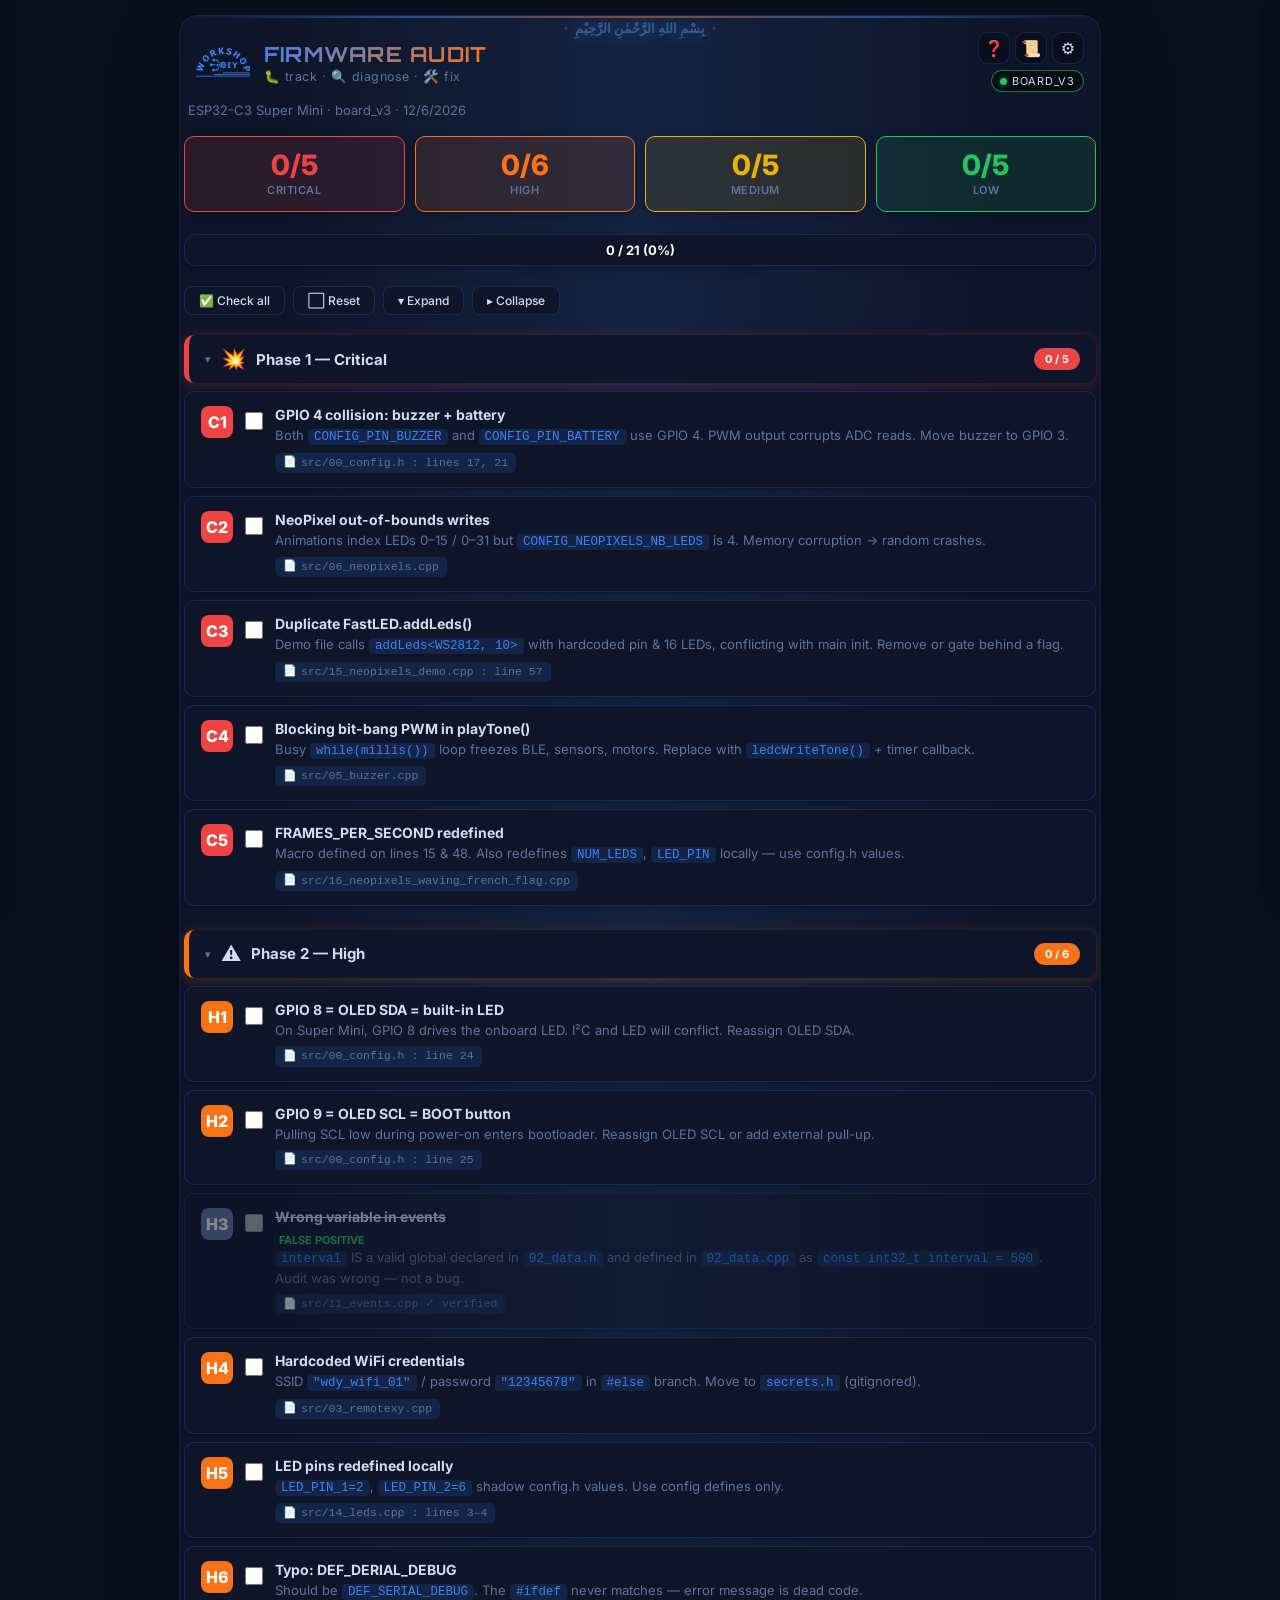
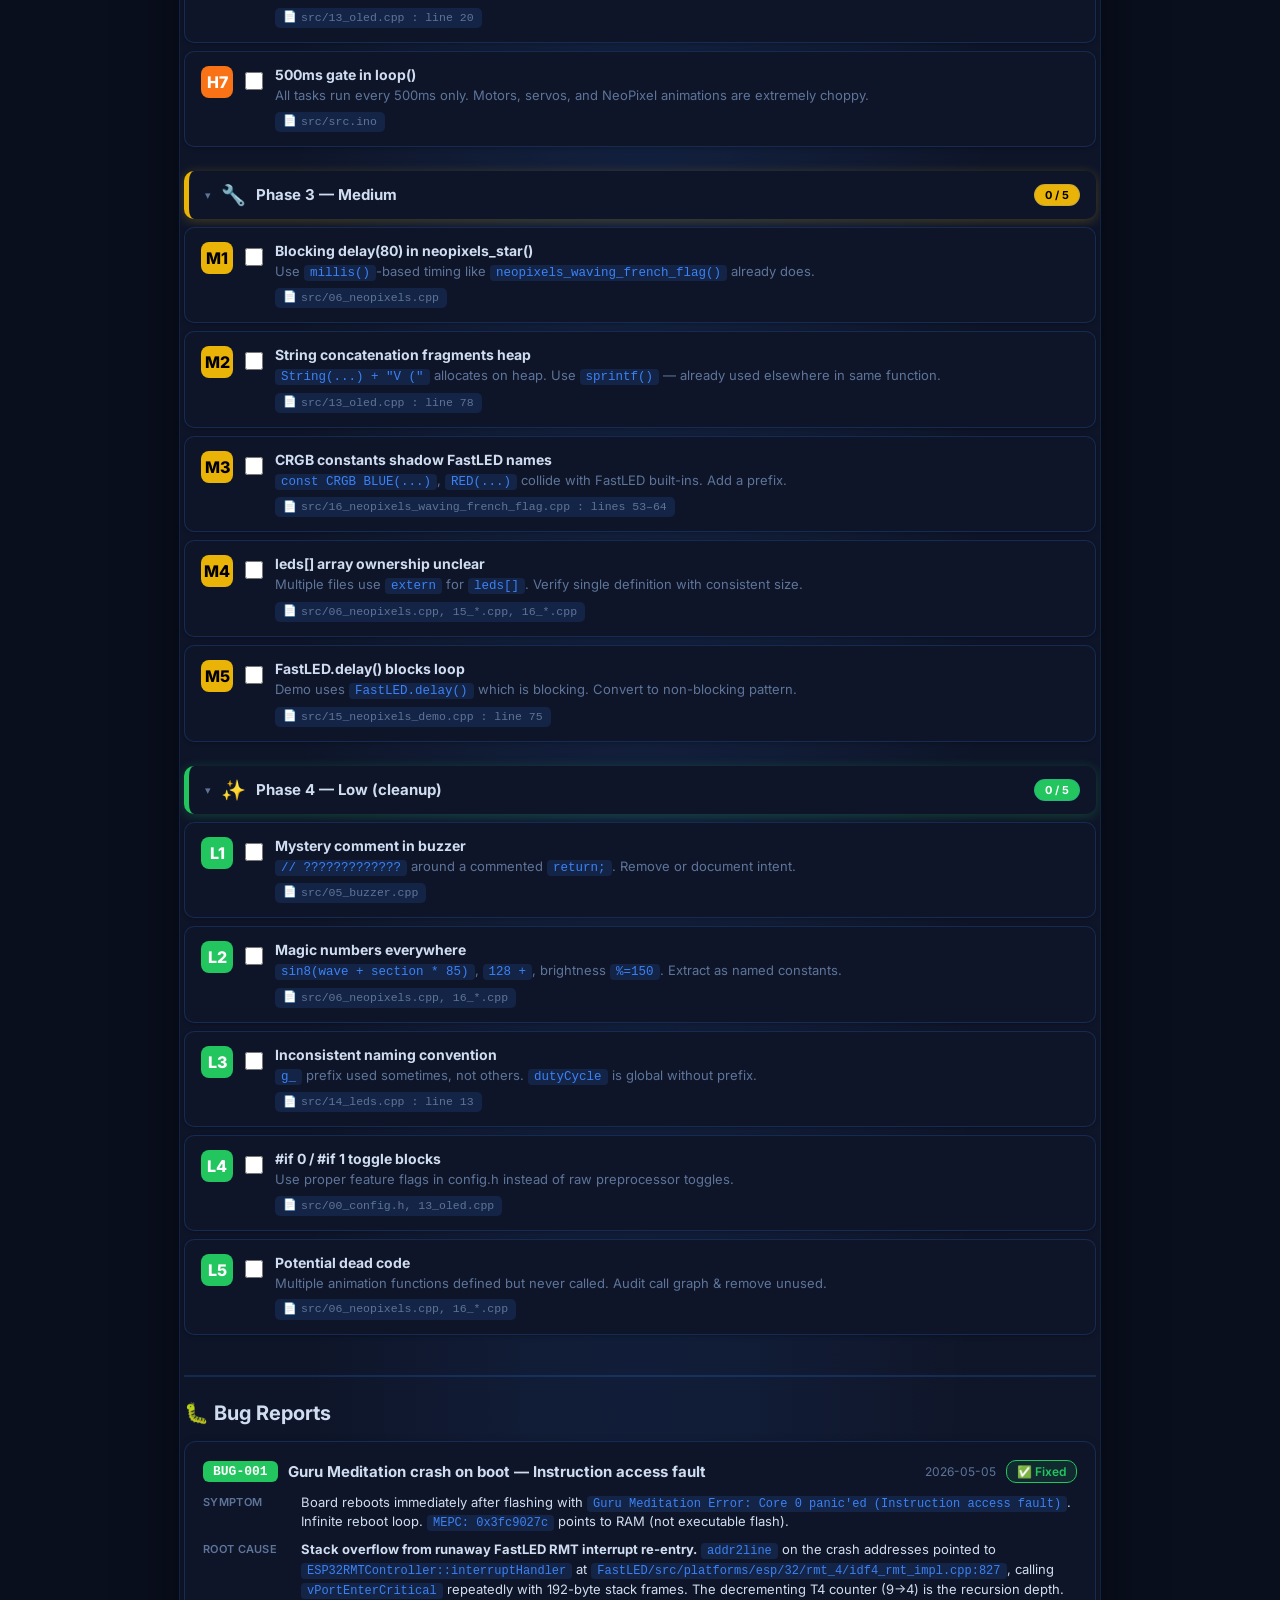
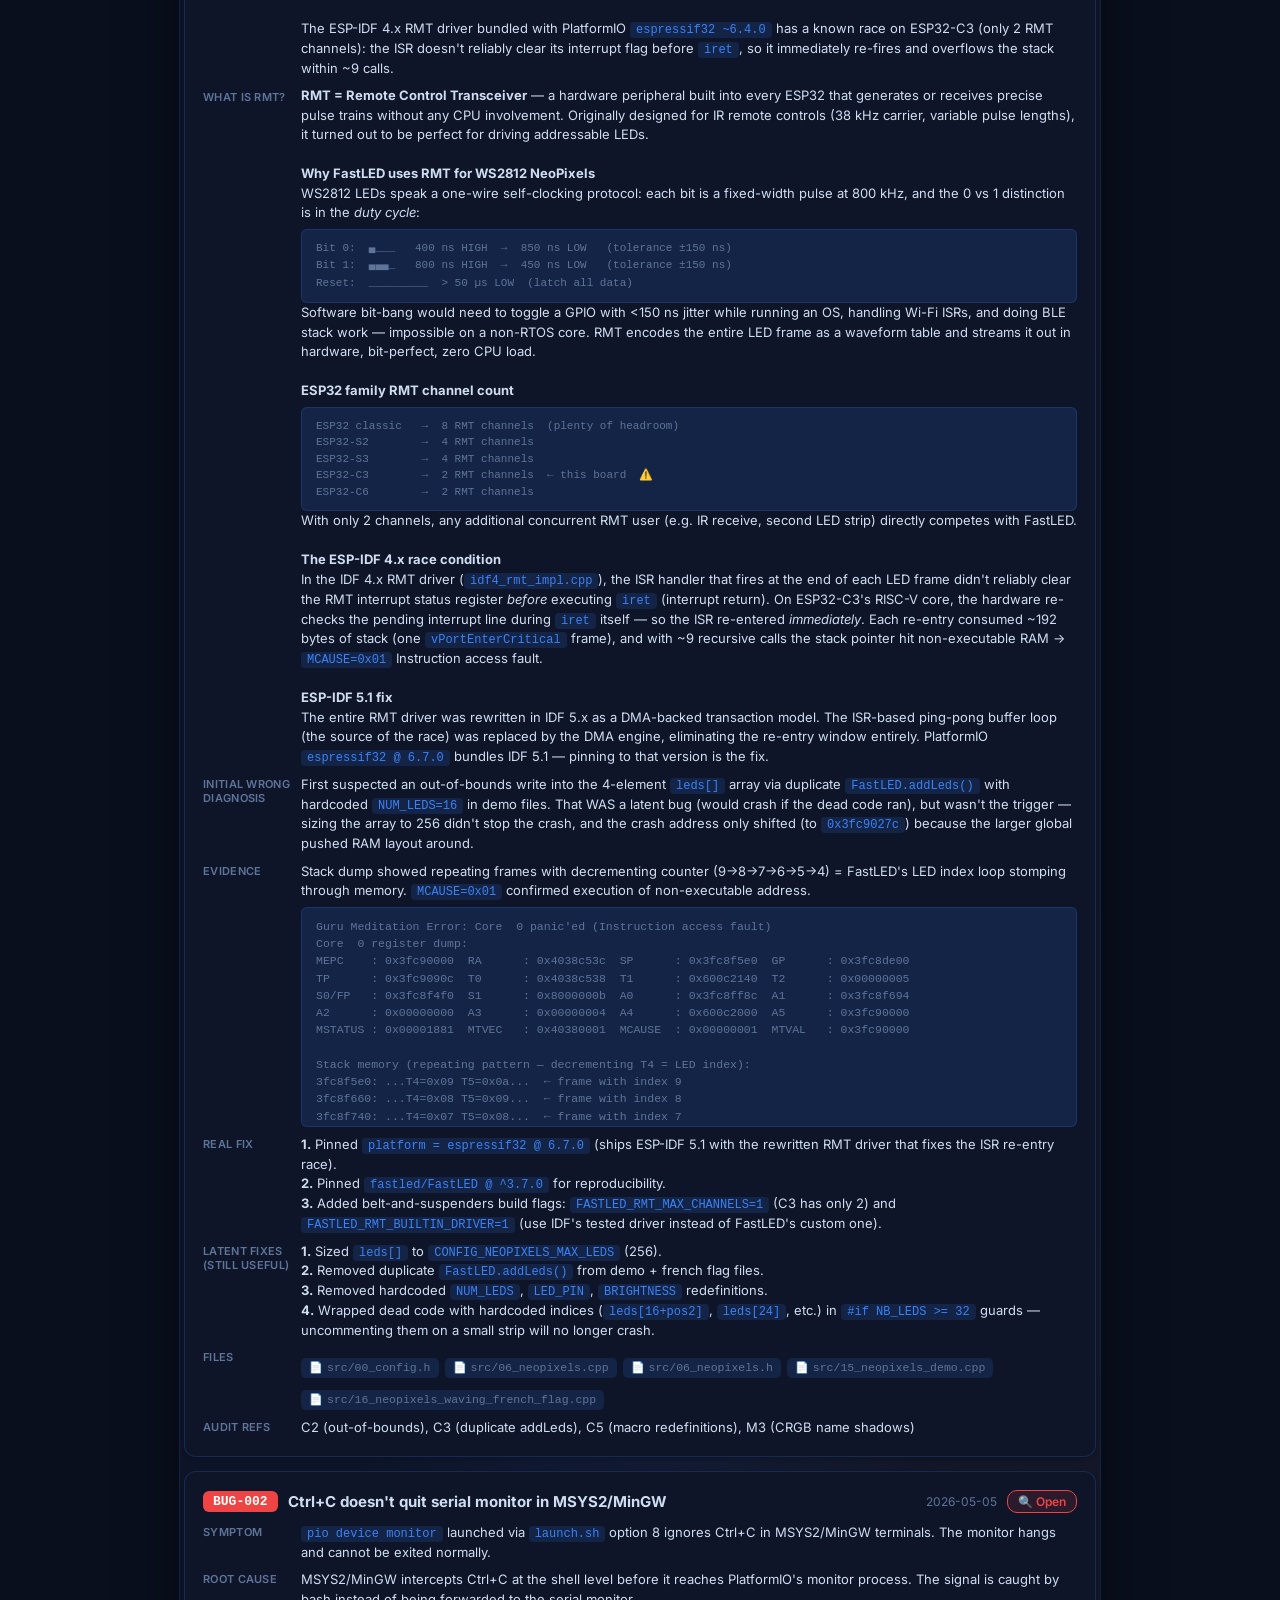
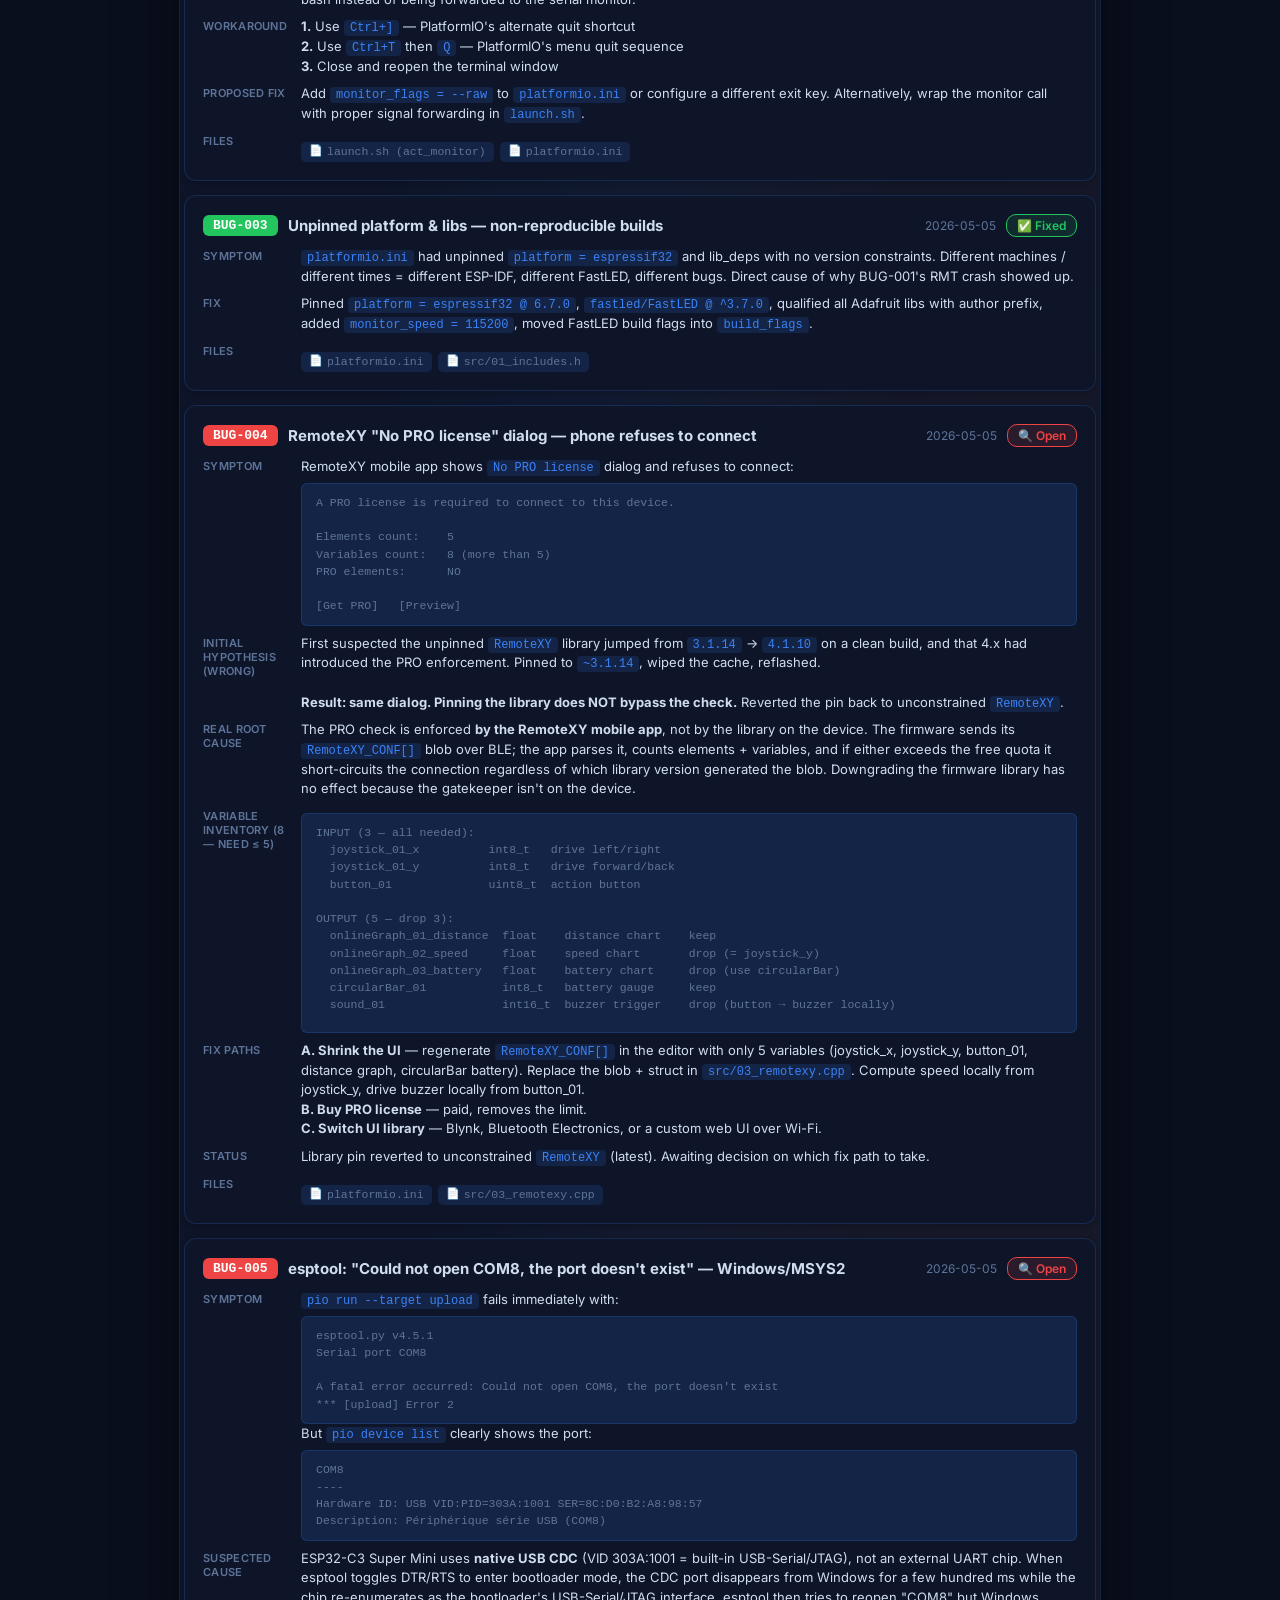
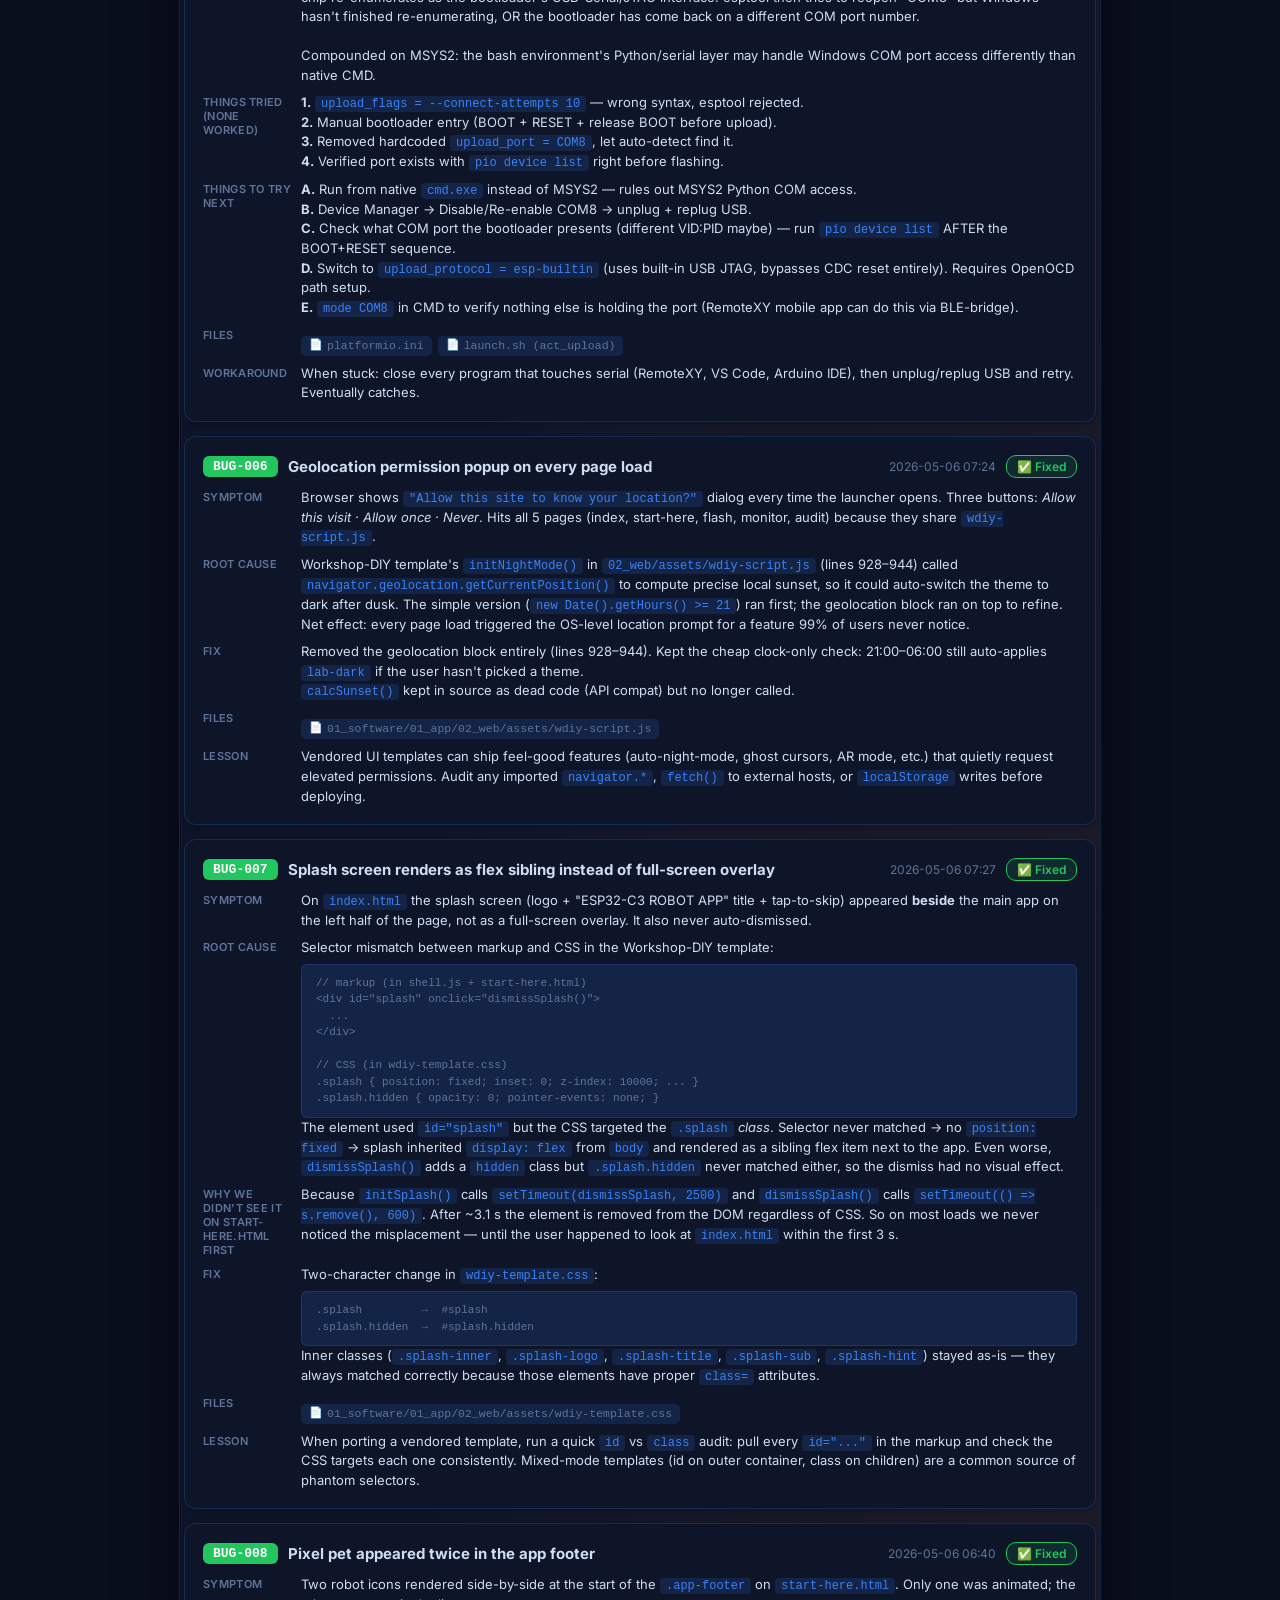
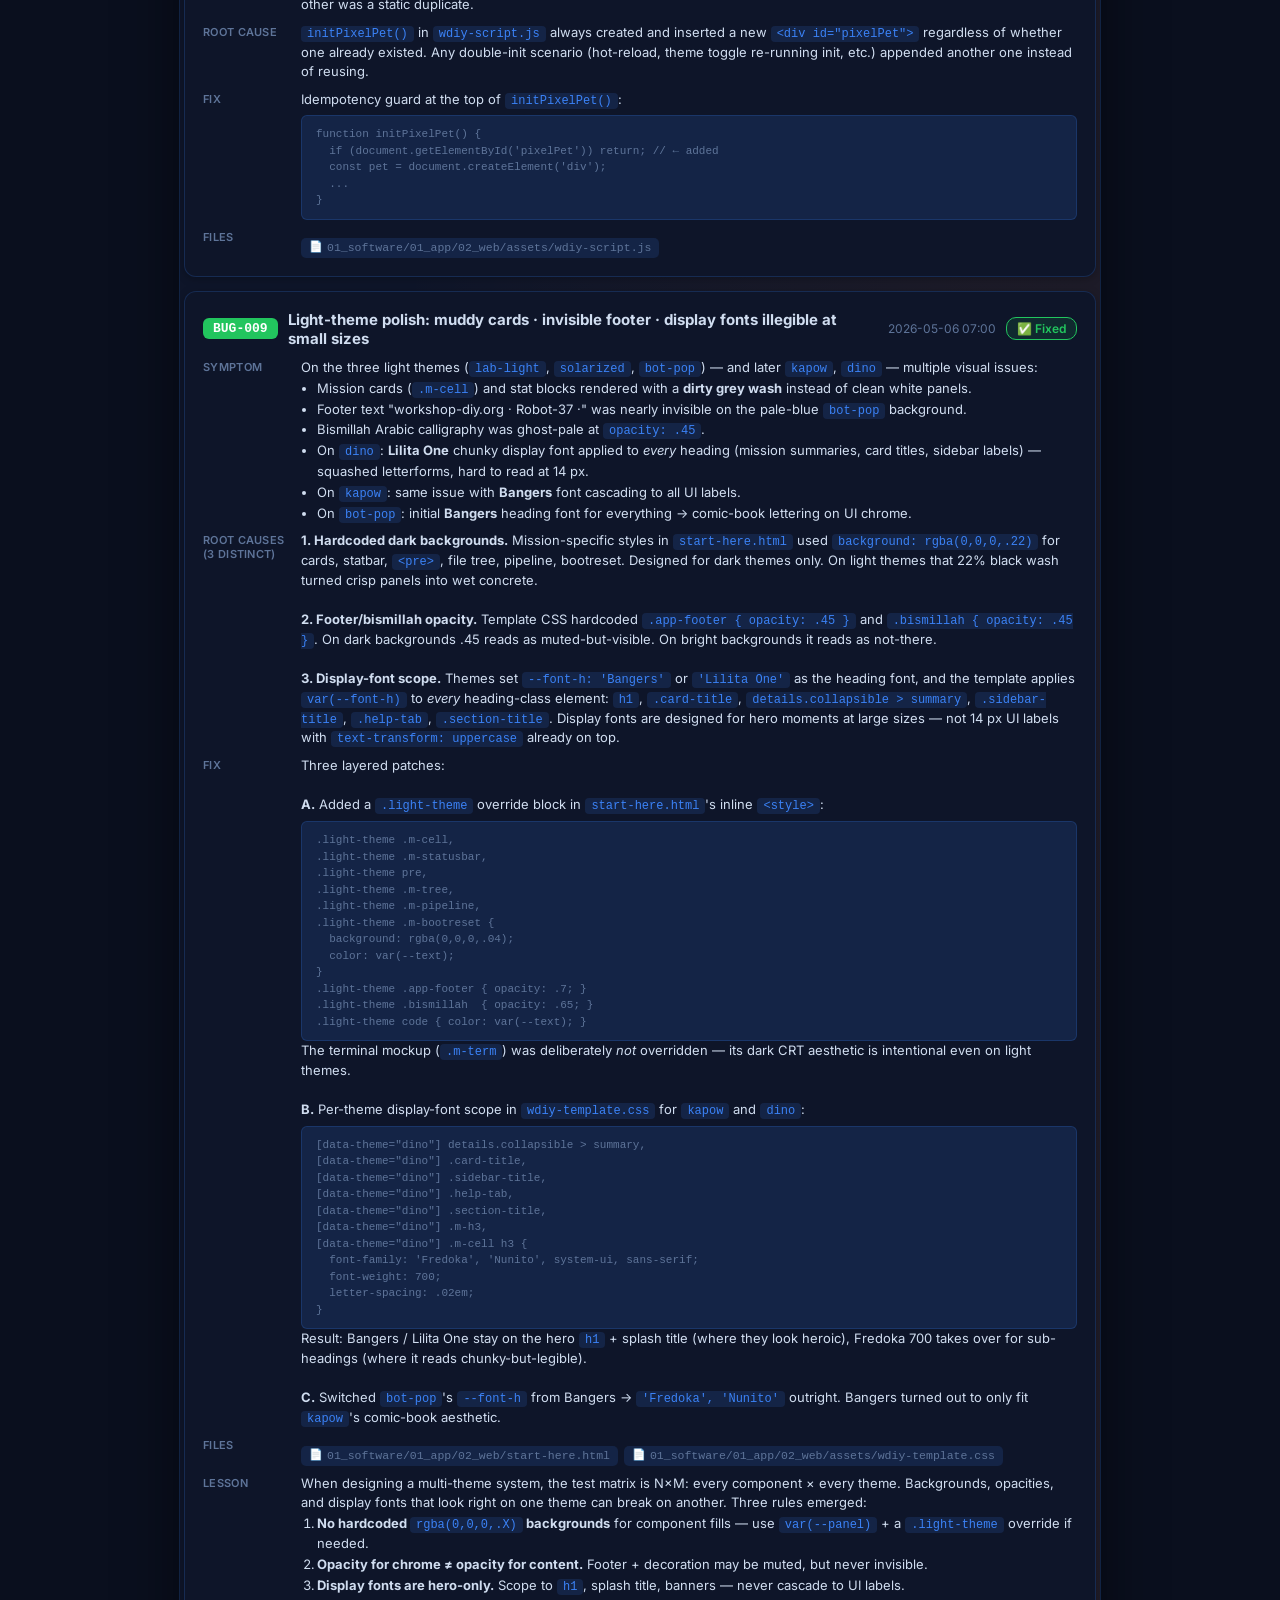
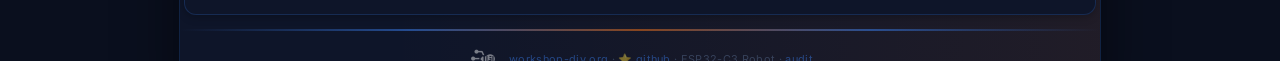
==== commit 5e4d68fc: "Audit: log BUG-006..009 — web-tools forensics BUG-006 (2026-05-06 07:24)  Geolocation popup on every" ====
--- a/01_software/01_app/02_web/audit.html
+++ b/01_software/01_app/02_web/audit.html
@@ -849,6 +849,223 @@
           <div class="bug-row">
             <div class="label">Workaround</div>
             <div class="val">When stuck: close every program that touches serial (RemoteXY, VS Code, Arduino IDE), then unplug/replug USB and retry. Eventually catches.</div>
+          </div>
+        </div>
+      </div>
+
+      <div class="bug" id="bug-006">
+        <div class="bug-hdr">
+          <span class="bug-id fixed">BUG-006</span>
+          <span class="bug-title">Geolocation permission popup on every page load</span>
+          <span class="bug-date">2026-05-06 07:24</span>
+          <span class="bug-status fixed">✅ Fixed</span>
+        </div>
+        <div class="bug-body">
+          <div class="bug-row">
+            <div class="label">Symptom</div>
+            <div class="val">Browser shows <code>"Allow this site to know your location?"</code> dialog every time the launcher opens. Three buttons: <em>Allow this visit · Allow once · Never</em>. Hits all 5 pages (index, start-here, flash, monitor, audit) because they share <code>wdiy-script.js</code>.</div>
+          </div>
+          <div class="bug-row">
+            <div class="label">Root cause</div>
+            <div class="val">Workshop-DIY template's <code>initNightMode()</code> in <code>02_web/assets/wdiy-script.js</code> (lines 928–944) called <code>navigator.geolocation.getCurrentPosition()</code> to compute precise local sunset, so it could auto-switch the theme to dark after dusk. The simple version (<code>new Date().getHours() &gt;= 21</code>) ran first; the geolocation block ran on top to refine. Net effect: every page load triggered the OS-level location prompt for a feature 99% of users never notice.</div>
+          </div>
+          <div class="bug-row">
+            <div class="label">Fix</div>
+            <div class="val">
+              Removed the geolocation block entirely (lines 928–944). Kept the cheap clock-only check: 21:00–06:00 still auto-applies <code>lab-dark</code> if the user hasn't picked a theme.<br>
+              <code>calcSunset()</code> kept in source as dead code (API compat) but no longer called.
+            </div>
+          </div>
+          <div class="bug-row">
+            <div class="label">Files</div>
+            <div class="val">
+              <div class="bug-files">
+                <span class="file">01_software/01_app/02_web/assets/wdiy-script.js</span>
+              </div>
+            </div>
+          </div>
+          <div class="bug-row">
+            <div class="label">Lesson</div>
+            <div class="val">Vendored UI templates can ship feel-good features (auto-night-mode, ghost cursors, AR mode, etc.) that quietly request elevated permissions. Audit any imported <code>navigator.*</code>, <code>fetch()</code> to external hosts, or <code>localStorage</code> writes before deploying.</div>
+          </div>
+        </div>
+      </div>
+
+      <div class="bug" id="bug-007">
+        <div class="bug-hdr">
+          <span class="bug-id fixed">BUG-007</span>
+          <span class="bug-title">Splash screen renders as flex sibling instead of full-screen overlay</span>
+          <span class="bug-date">2026-05-06 07:27</span>
+          <span class="bug-status fixed">✅ Fixed</span>
+        </div>
+        <div class="bug-body">
+          <div class="bug-row">
+            <div class="label">Symptom</div>
+            <div class="val">On <code>index.html</code> the splash screen (logo + "ESP32-C3 ROBOT APP" title + tap-to-skip) appeared <strong>beside</strong> the main app on the left half of the page, not as a full-screen overlay. It also never auto-dismissed.</div>
+          </div>
+          <div class="bug-row">
+            <div class="label">Root cause</div>
+            <div class="val">Selector mismatch between markup and CSS in the Workshop-DIY template:
+              <div class="crash-dump" style="font-size:11px">// markup (in shell.js + start-here.html)
+&lt;div id="splash" onclick="dismissSplash()"&gt;
+  ...
+&lt;/div&gt;
+
+// CSS (in wdiy-template.css)
+.splash { position: fixed; inset: 0; z-index: 10000; ... }
+.splash.hidden { opacity: 0; pointer-events: none; }</div>
+              The element used <code>id="splash"</code> but the CSS targeted the <code>.splash</code> <em>class</em>. Selector never matched → no <code>position: fixed</code> → splash inherited <code>display: flex</code> from <code>body</code> and rendered as a sibling flex item next to the app. Even worse, <code>dismissSplash()</code> adds a <code>hidden</code> class but <code>.splash.hidden</code> never matched either, so the dismiss had no visual effect.</div>
+          </div>
+          <div class="bug-row">
+            <div class="label">Why we didn't see it on start-here.html first</div>
+            <div class="val">Because <code>initSplash()</code> calls <code>setTimeout(dismissSplash, 2500)</code> and <code>dismissSplash()</code> calls <code>setTimeout(() =&gt; s.remove(), 600)</code>. After ~3.1 s the element is removed from the DOM regardless of CSS. So on most loads we never noticed the misplacement — until the user happened to look at <code>index.html</code> within the first 3 s.</div>
+          </div>
+          <div class="bug-row">
+            <div class="label">Fix</div>
+            <div class="val">Two-character change in <code>wdiy-template.css</code>:
+              <div class="crash-dump" style="font-size:11px">.splash         →  #splash
+.splash.hidden  →  #splash.hidden</div>
+              Inner classes (<code>.splash-inner</code>, <code>.splash-logo</code>, <code>.splash-title</code>, <code>.splash-sub</code>, <code>.splash-hint</code>) stayed as-is — they always matched correctly because those elements have proper <code>class=</code> attributes.
+            </div>
+          </div>
+          <div class="bug-row">
+            <div class="label">Files</div>
+            <div class="val">
+              <div class="bug-files">
+                <span class="file">01_software/01_app/02_web/assets/wdiy-template.css</span>
+              </div>
+            </div>
+          </div>
+          <div class="bug-row">
+            <div class="label">Lesson</div>
+            <div class="val">When porting a vendored template, run a quick <code>id</code> vs <code>class</code> audit: pull every <code>id="..."</code> in the markup and check the CSS targets each one consistently. Mixed-mode templates (id on outer container, class on children) are a common source of phantom selectors.</div>
+          </div>
+        </div>
+      </div>
+
+      <div class="bug" id="bug-008">
+        <div class="bug-hdr">
+          <span class="bug-id fixed">BUG-008</span>
+          <span class="bug-title">Pixel pet appeared twice in the app footer</span>
+          <span class="bug-date">2026-05-06 06:40</span>
+          <span class="bug-status fixed">✅ Fixed</span>
+        </div>
+        <div class="bug-body">
+          <div class="bug-row">
+            <div class="label">Symptom</div>
+            <div class="val">Two robot icons rendered side-by-side at the start of the <code>.app-footer</code> on <code>start-here.html</code>. Only one was animated; the other was a static duplicate.</div>
+          </div>
+          <div class="bug-row">
+            <div class="label">Root cause</div>
+            <div class="val"><code>initPixelPet()</code> in <code>wdiy-script.js</code> always created and inserted a new <code>&lt;div id="pixelPet"&gt;</code> regardless of whether one already existed. Any double-init scenario (hot-reload, theme toggle re-running init, etc.) appended another one instead of reusing.</div>
+          </div>
+          <div class="bug-row">
+            <div class="label">Fix</div>
+            <div class="val">Idempotency guard at the top of <code>initPixelPet()</code>:
+              <div class="crash-dump" style="font-size:11px">function initPixelPet() {
+  if (document.getElementById('pixelPet')) return; // ← added
+  const pet = document.createElement('div');
+  ...
+}</div>
+            </div>
+          </div>
+          <div class="bug-row">
+            <div class="label">Files</div>
+            <div class="val">
+              <div class="bug-files">
+                <span class="file">01_software/01_app/02_web/assets/wdiy-script.js</span>
+              </div>
+            </div>
+          </div>
+        </div>
+      </div>
+
+      <div class="bug" id="bug-009">
+        <div class="bug-hdr">
+          <span class="bug-id fixed">BUG-009</span>
+          <span class="bug-title">Light-theme polish: muddy cards · invisible footer · display fonts illegible at small sizes</span>
+          <span class="bug-date">2026-05-06 07:00</span>
+          <span class="bug-status fixed">✅ Fixed</span>
+        </div>
+        <div class="bug-body">
+          <div class="bug-row">
+            <div class="label">Symptom</div>
+            <div class="val">On the three light themes (<code>lab-light</code>, <code>solarized</code>, <code>bot-pop</code>) — and later <code>kapow</code>, <code>dino</code> — multiple visual issues:
+              <ul style="margin-left:16px;line-height:1.6">
+                <li>Mission cards (<code>.m-cell</code>) and stat blocks rendered with a <strong>dirty grey wash</strong> instead of clean white panels.</li>
+                <li>Footer text "workshop-diy.org · Robot-37 ·" was nearly invisible on the pale-blue <code>bot-pop</code> background.</li>
+                <li>Bismillah Arabic calligraphy was ghost-pale at <code>opacity: .45</code>.</li>
+                <li>On <code>dino</code>: <strong>Lilita One</strong> chunky display font applied to <em>every</em> heading (mission summaries, card titles, sidebar labels) — squashed letterforms, hard to read at 14 px.</li>
+                <li>On <code>kapow</code>: same issue with <strong>Bangers</strong> font cascading to all UI labels.</li>
+                <li>On <code>bot-pop</code>: initial <strong>Bangers</strong> heading font for everything → comic-book lettering on UI chrome.</li>
+              </ul>
+            </div>
+          </div>
+          <div class="bug-row">
+            <div class="label">Root causes (3 distinct)</div>
+            <div class="val">
+              <strong>1. Hardcoded dark backgrounds.</strong> Mission-specific styles in <code>start-here.html</code> used <code>background: rgba(0,0,0,.22)</code> for cards, statbar, <code>&lt;pre&gt;</code>, file tree, pipeline, bootreset. Designed for dark themes only. On light themes that 22% black wash turned crisp panels into wet concrete.<br><br>
+
+              <strong>2. Footer/bismillah opacity.</strong> Template CSS hardcoded <code>.app-footer { opacity: .45 }</code> and <code>.bismillah { opacity: .45 }</code>. On dark backgrounds .45 reads as muted-but-visible. On bright backgrounds it reads as not-there.<br><br>
+
+              <strong>3. Display-font scope.</strong> Themes set <code>--font-h: 'Bangers'</code> or <code>'Lilita One'</code> as the heading font, and the template applies <code>var(--font-h)</code> to <em>every</em> heading-class element: <code>h1</code>, <code>.card-title</code>, <code>details.collapsible &gt; summary</code>, <code>.sidebar-title</code>, <code>.help-tab</code>, <code>.section-title</code>. Display fonts are designed for hero moments at large sizes — not 14 px UI labels with <code>text-transform: uppercase</code> already on top.
+            </div>
+          </div>
+          <div class="bug-row">
+            <div class="label">Fix</div>
+            <div class="val">
+              Three layered patches:<br><br>
+
+              <strong>A.</strong> Added a <code>.light-theme</code> override block in <code>start-here.html</code>'s inline <code>&lt;style&gt;</code>:
+              <div class="crash-dump" style="font-size:11px">.light-theme .m-cell,
+.light-theme .m-statusbar,
+.light-theme pre,
+.light-theme .m-tree,
+.light-theme .m-pipeline,
+.light-theme .m-bootreset {
+  background: rgba(0,0,0,.04);
+  color: var(--text);
+}
+.light-theme .app-footer { opacity: .7; }
+.light-theme .bismillah  { opacity: .65; }
+.light-theme code { color: var(--text); }</div>
+              The terminal mockup (<code>.m-term</code>) was deliberately <em>not</em> overridden — its dark CRT aesthetic is intentional even on light themes.<br><br>
+
+              <strong>B.</strong> Per-theme display-font scope in <code>wdiy-template.css</code> for <code>kapow</code> and <code>dino</code>:
+              <div class="crash-dump" style="font-size:11px">[data-theme="dino"] details.collapsible > summary,
+[data-theme="dino"] .card-title,
+[data-theme="dino"] .sidebar-title,
+[data-theme="dino"] .help-tab,
+[data-theme="dino"] .section-title,
+[data-theme="dino"] .m-h3,
+[data-theme="dino"] .m-cell h3 {
+  font-family: 'Fredoka', 'Nunito', system-ui, sans-serif;
+  font-weight: 700;
+  letter-spacing: .02em;
+}</div>
+              Result: Bangers / Lilita One stay on the hero <code>h1</code> + splash title (where they look heroic), Fredoka 700 takes over for sub-headings (where it reads chunky-but-legible).<br><br>
+
+              <strong>C.</strong> Switched <code>bot-pop</code>'s <code>--font-h</code> from Bangers → <code>'Fredoka', 'Nunito'</code> outright. Bangers turned out to only fit <code>kapow</code>'s comic-book aesthetic.
+            </div>
+          </div>
+          <div class="bug-row">
+            <div class="label">Files</div>
+            <div class="val">
+              <div class="bug-files">
+                <span class="file">01_software/01_app/02_web/start-here.html</span>
+                <span class="file">01_software/01_app/02_web/assets/wdiy-template.css</span>
+              </div>
+            </div>
+          </div>
+          <div class="bug-row">
+            <div class="label">Lesson</div>
+            <div class="val">When designing a multi-theme system, the test matrix is N&times;M: every component × every theme. Backgrounds, opacities, and display fonts that look right on one theme can break on another. Three rules emerged:
+              <ol style="margin-left:16px;line-height:1.6">
+                <li><strong>No hardcoded <code>rgba(0,0,0,.X)</code> backgrounds</strong> for component fills — use <code>var(--panel)</code> + a <code>.light-theme</code> override if needed.</li>
+                <li><strong>Opacity for chrome ≠ opacity for content.</strong> Footer + decoration may be muted, but never invisible.</li>
+                <li><strong>Display fonts are hero-only.</strong> Scope to <code>h1</code>, splash title, banners — never cascade to UI labels.</li>
+              </ol>
+            </div>
           </div>
         </div>
       </div>
--- a/01_software/01_app/02_web/assets/wdiy-template.css
+++ b/01_software/01_app/02_web/assets/wdiy-template.css
@@ -830,14 +830,14 @@
    SPLASH SCREEN
    ═══════════════════════════════════════════════════════════════════ */
 
-.splash {
+#splash {
   position: fixed; inset: 0; z-index: 10000;
   display: flex; align-items: center; justify-content: center;
   background: var(--bg);
   cursor: pointer;
   transition: opacity .5s ease;
 }
-.splash.hidden { opacity: 0; pointer-events: none; }
+#splash.hidden { opacity: 0; pointer-events: none; }
 
 .splash-inner { text-align: center; animation: splashFadeIn .8s ease-out; }
 
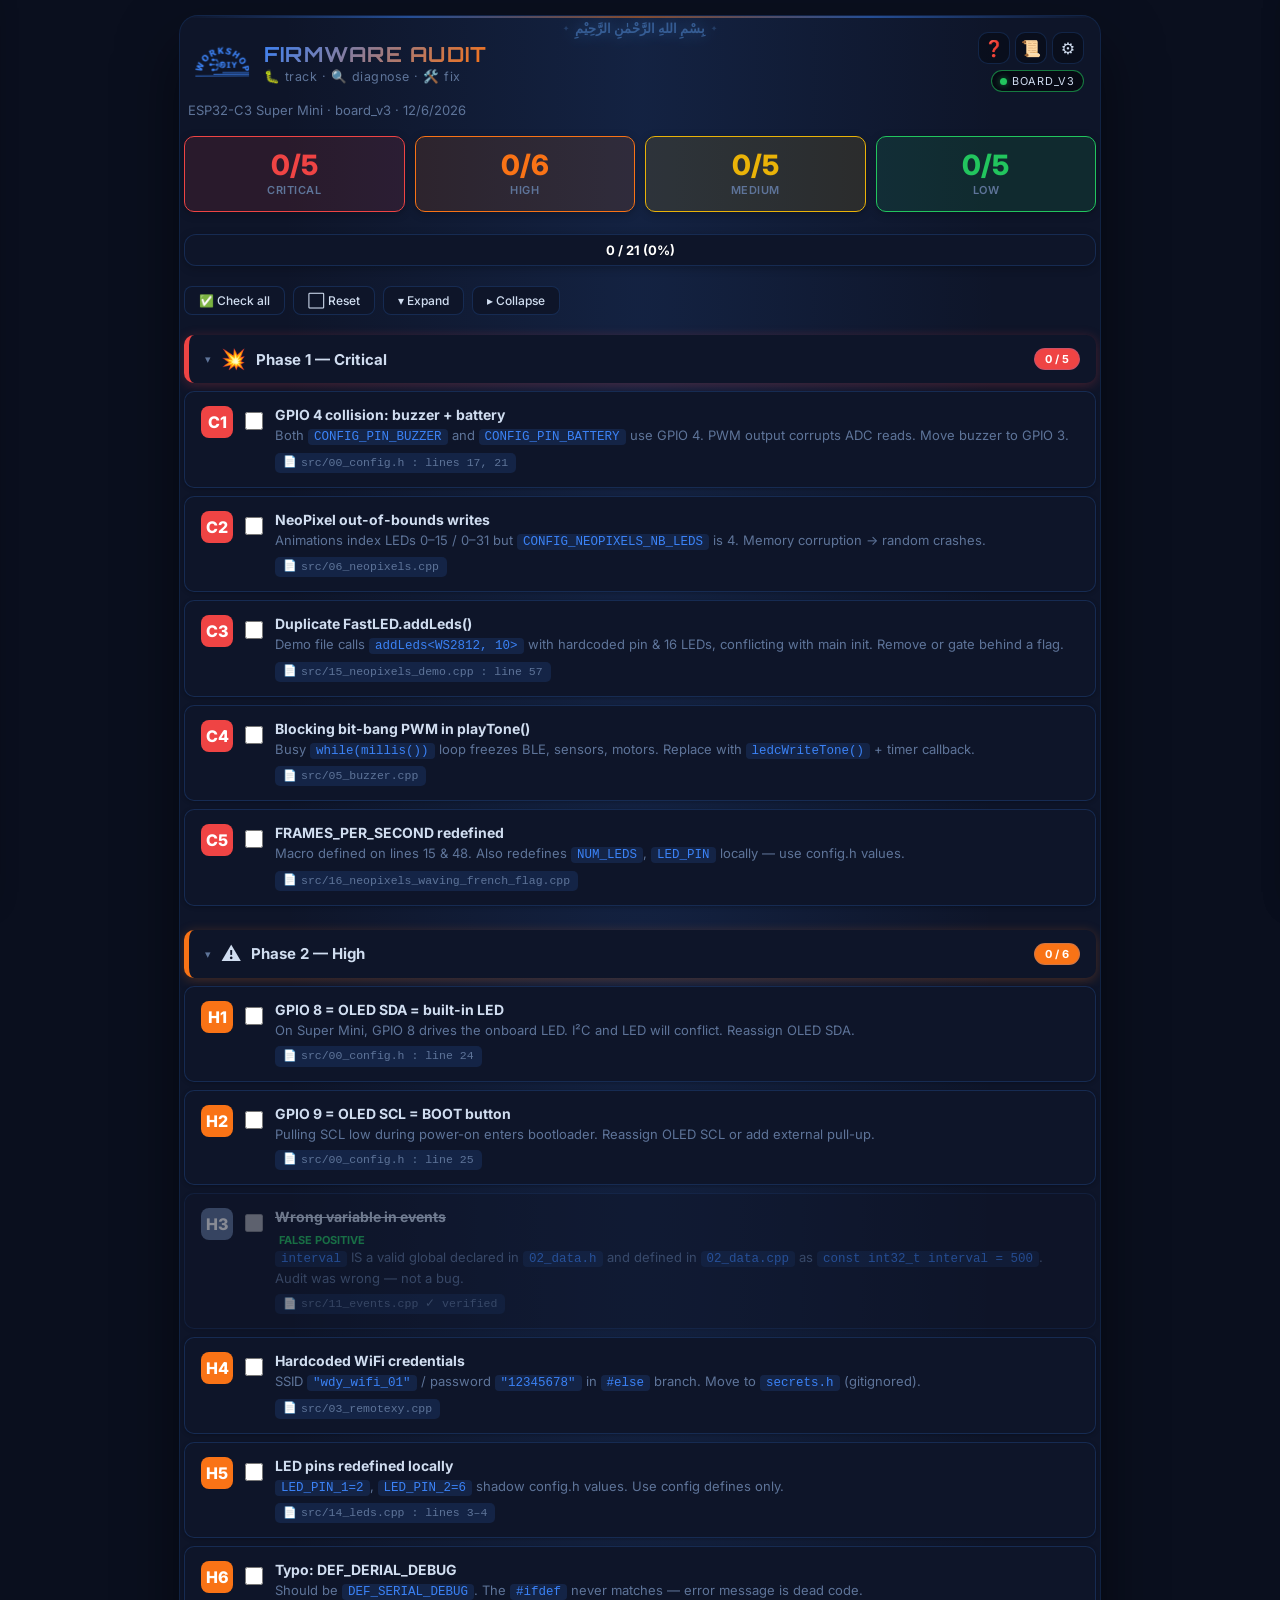
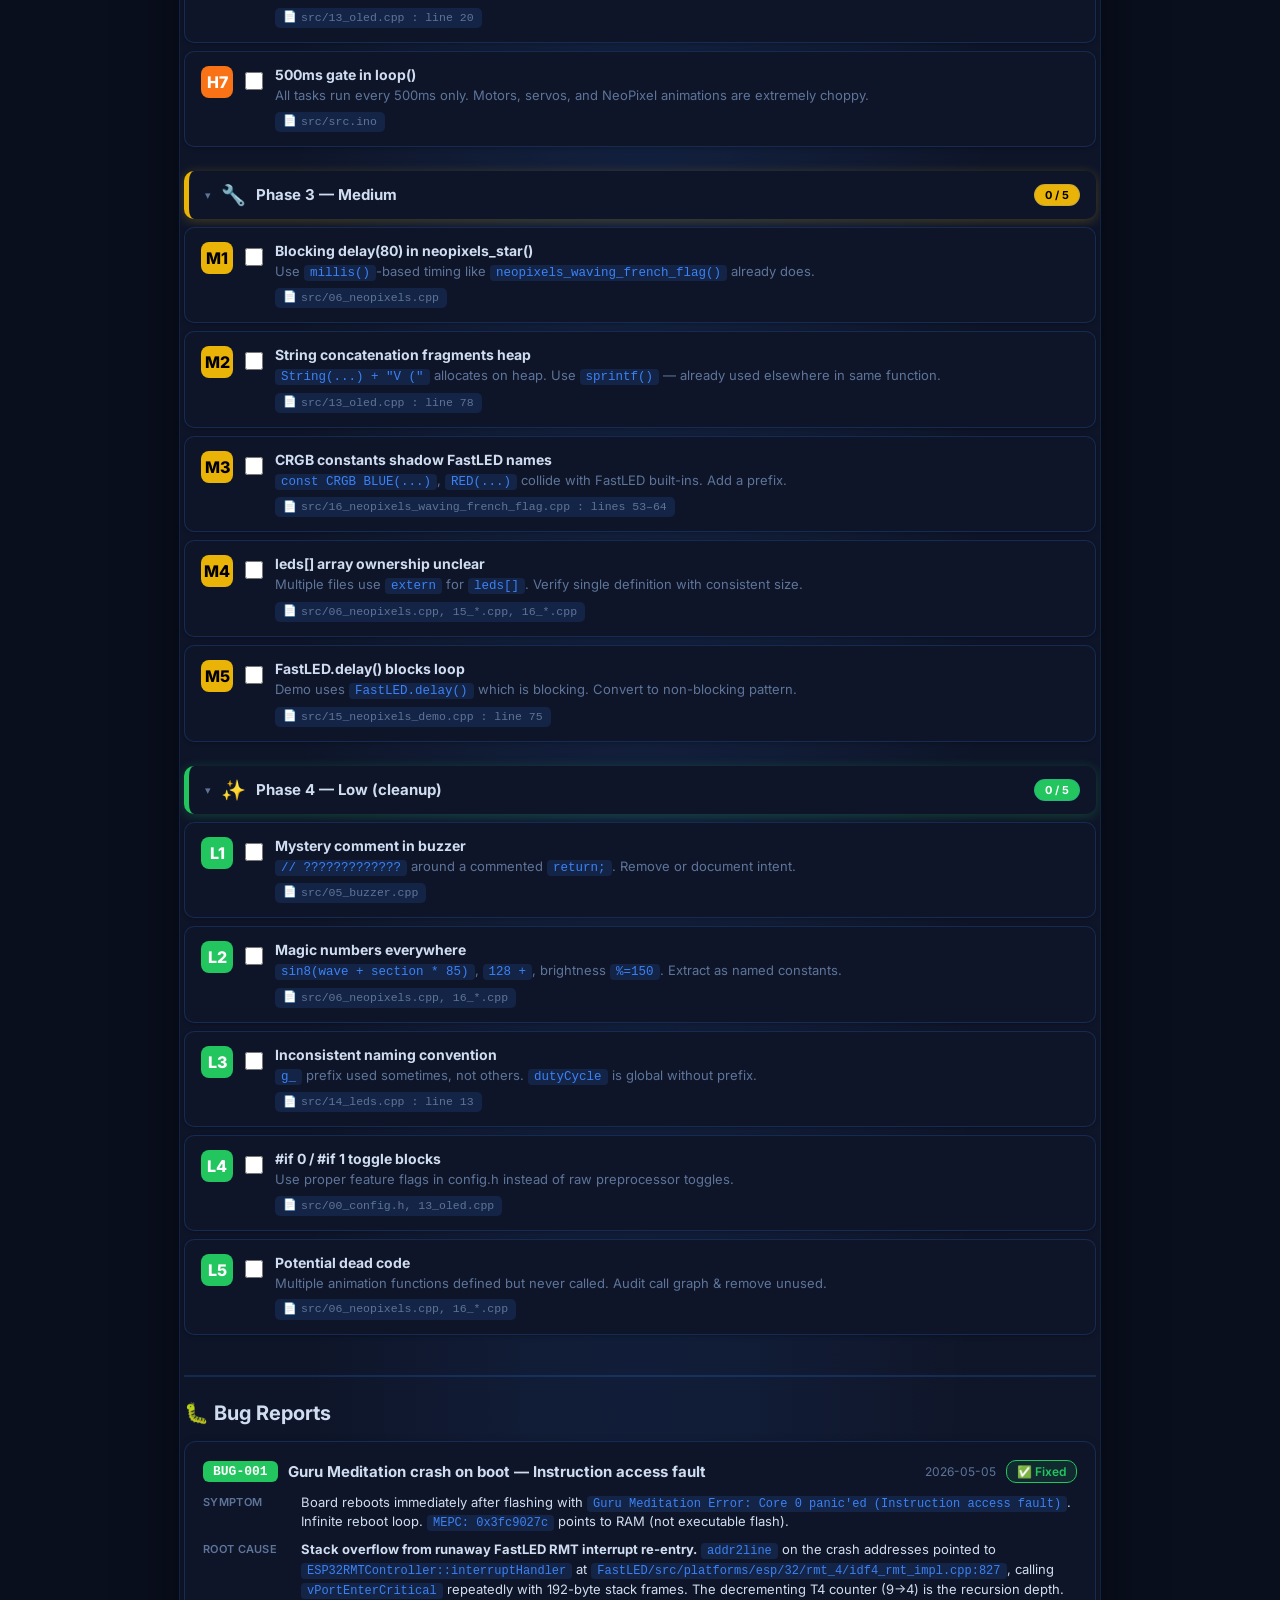
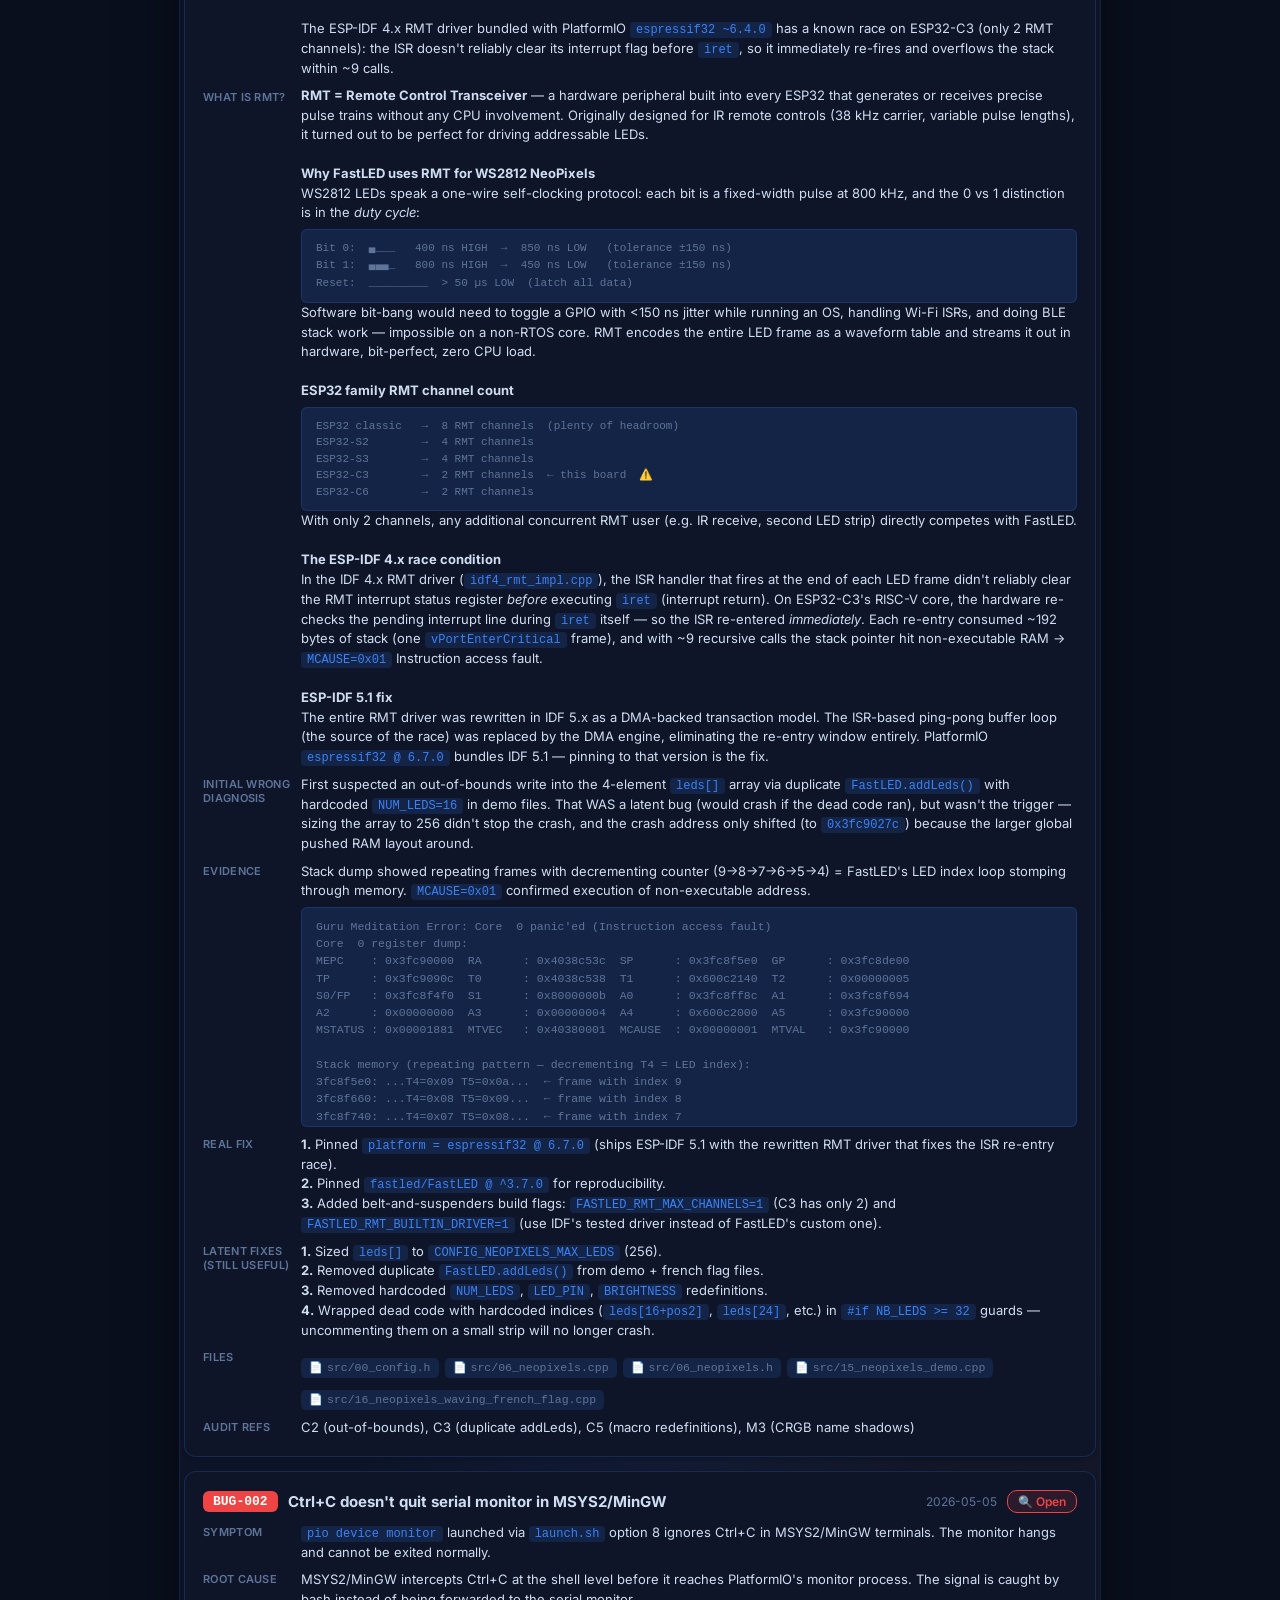
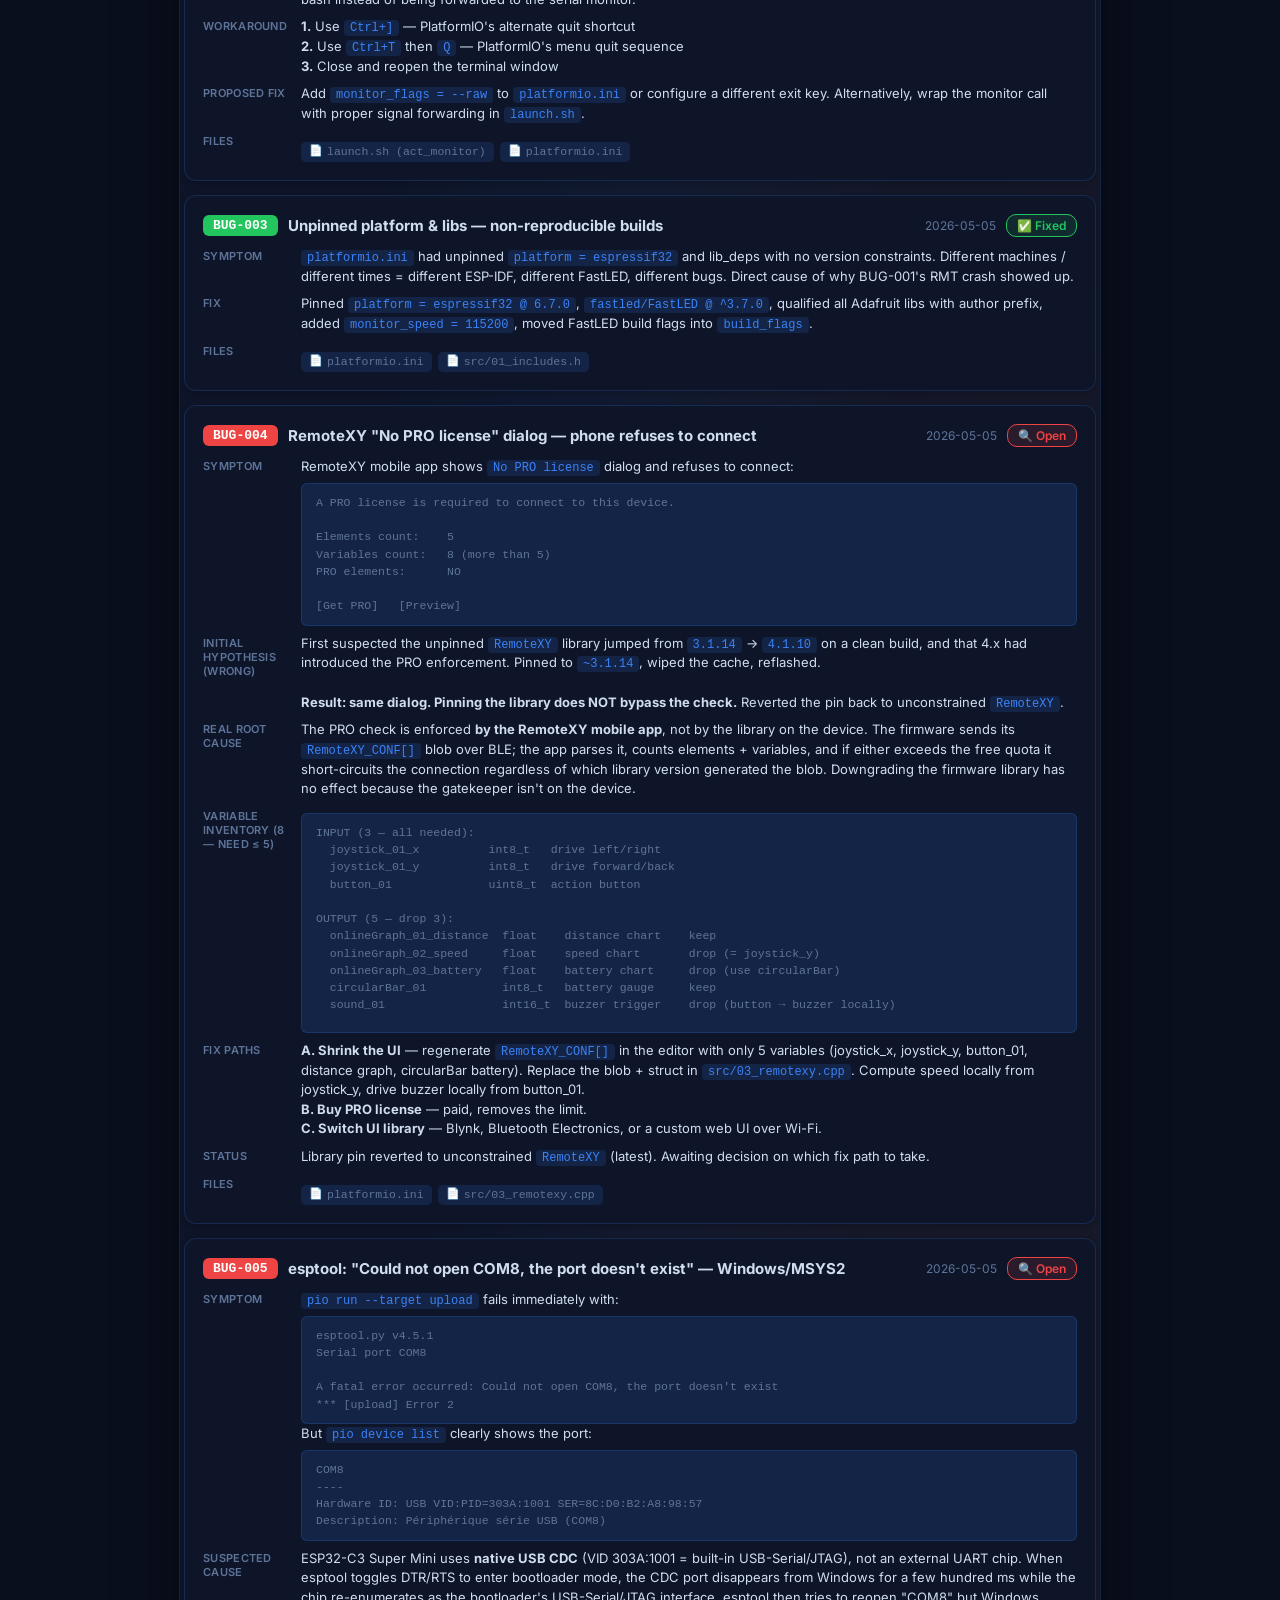
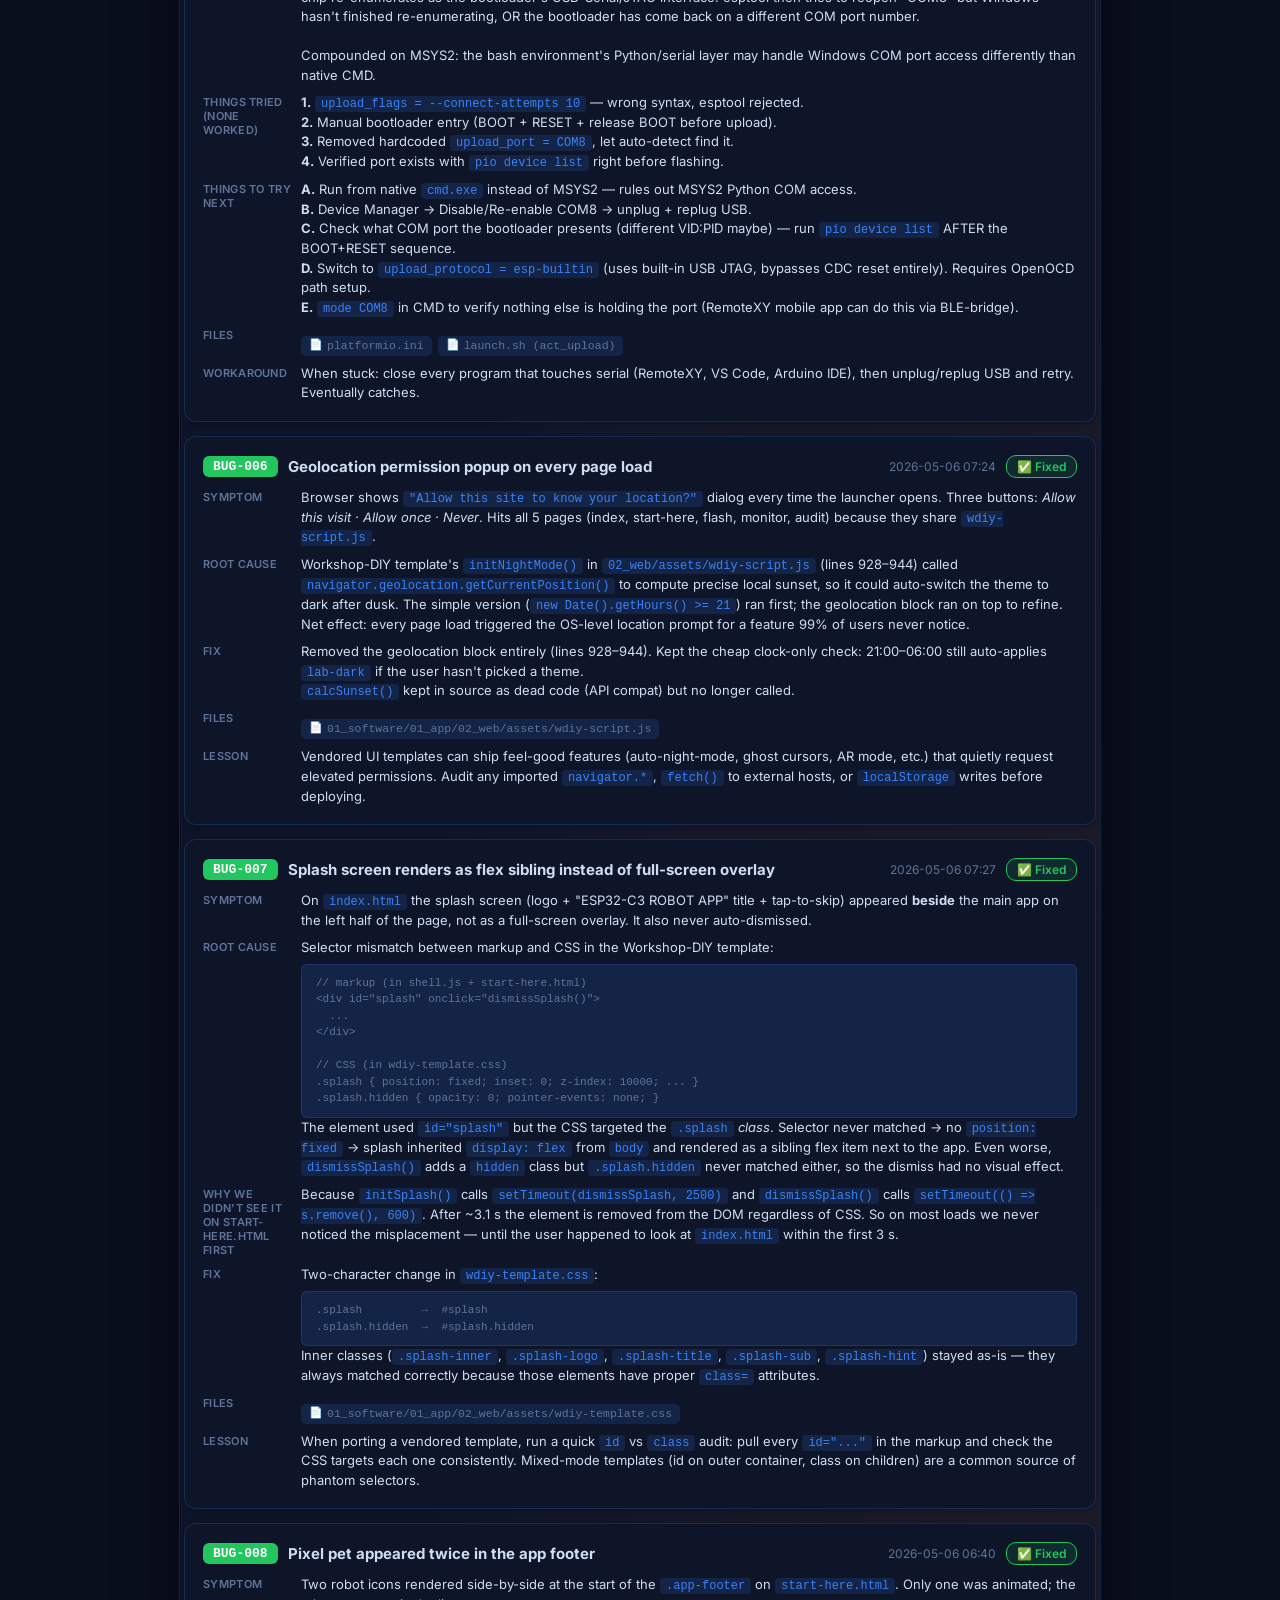
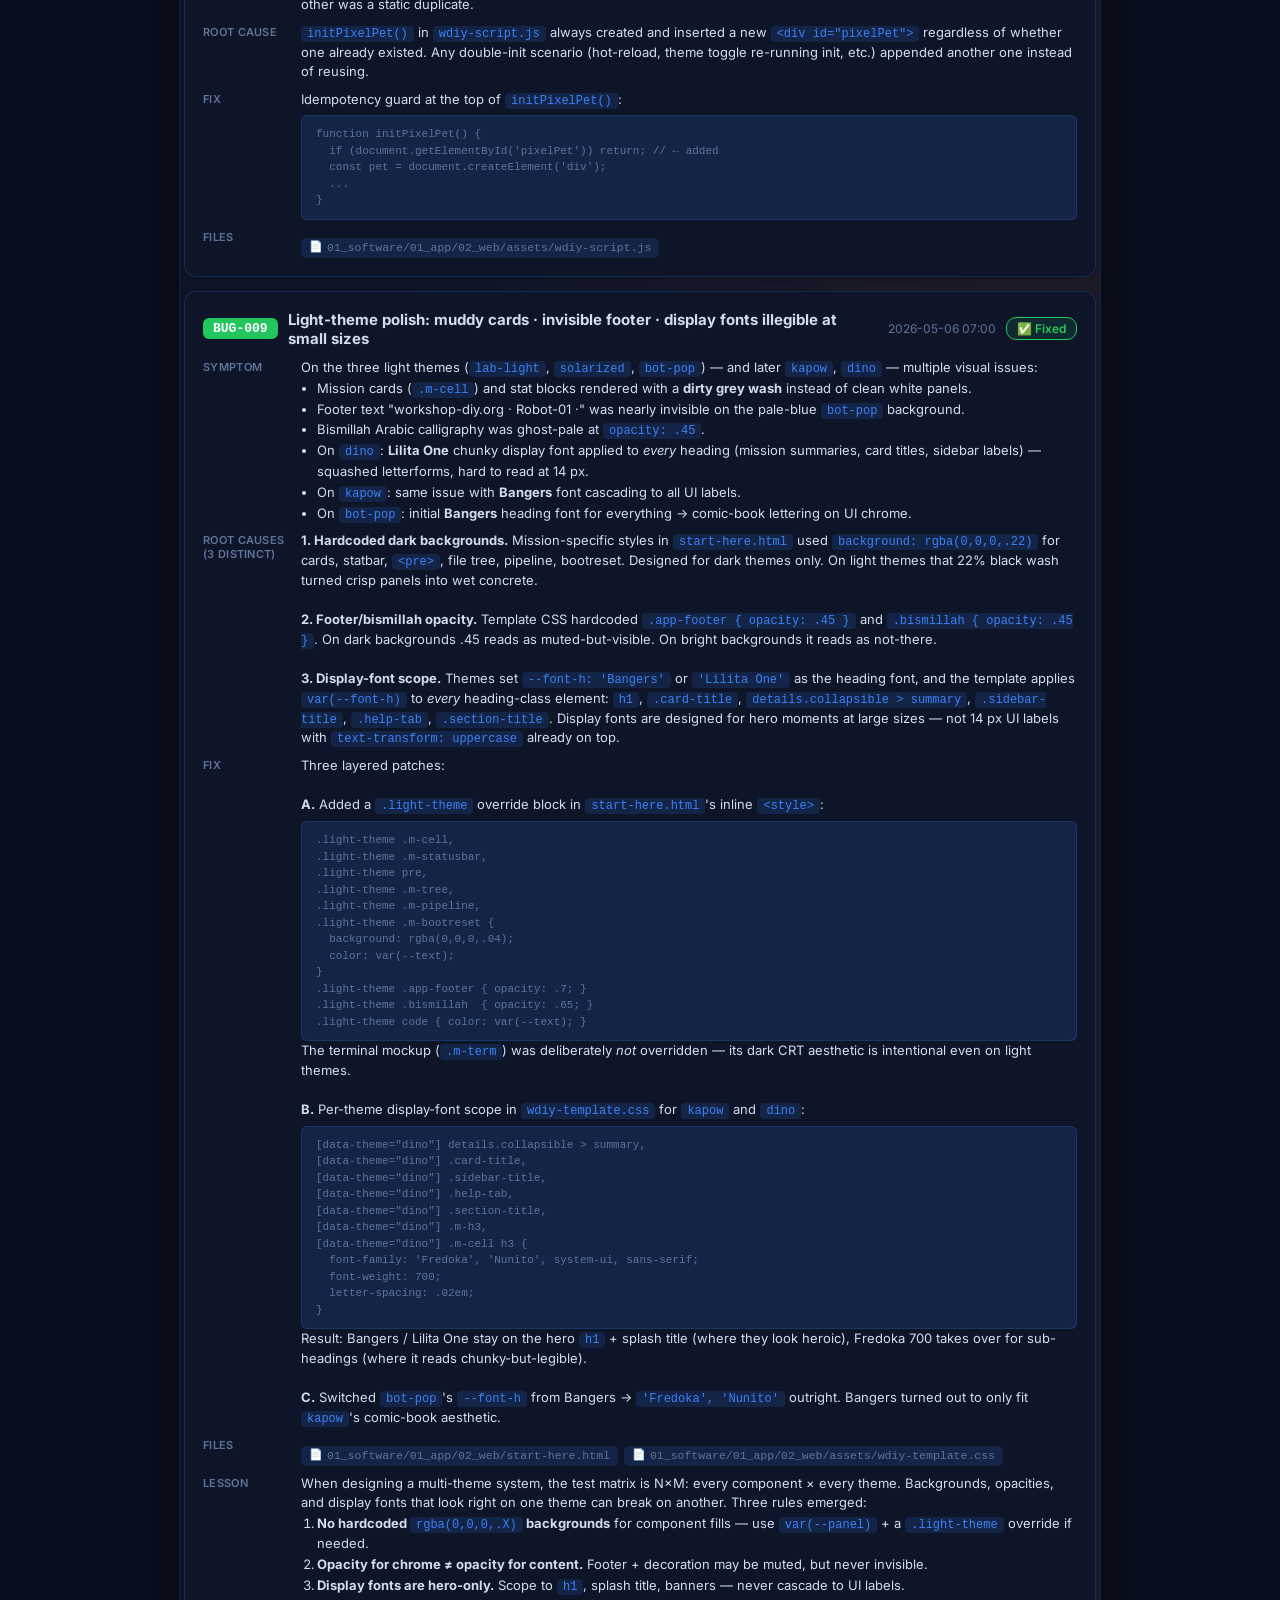
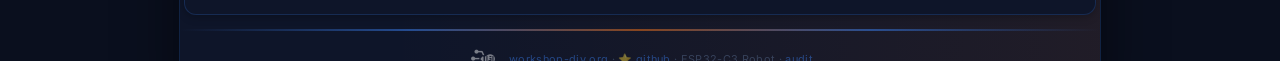
==== commit 88c4ad54: "Add three audience-targeted guides + Robot-37 → Robot-01 rename NEW GUIDES (~1500 lines of content t" ====
--- a/01_software/01_app/02_web/audit.html
+++ b/01_software/01_app/02_web/audit.html
@@ -993,7 +993,7 @@
             <div class="val">On the three light themes (<code>lab-light</code>, <code>solarized</code>, <code>bot-pop</code>) — and later <code>kapow</code>, <code>dino</code> — multiple visual issues:
               <ul style="margin-left:16px;line-height:1.6">
                 <li>Mission cards (<code>.m-cell</code>) and stat blocks rendered with a <strong>dirty grey wash</strong> instead of clean white panels.</li>
-                <li>Footer text "workshop-diy.org · Robot-37 ·" was nearly invisible on the pale-blue <code>bot-pop</code> background.</li>
+                <li>Footer text "workshop-diy.org · Robot-01 ·" was nearly invisible on the pale-blue <code>bot-pop</code> background.</li>
                 <li>Bismillah Arabic calligraphy was ghost-pale at <code>opacity: .45</code>.</li>
                 <li>On <code>dino</code>: <strong>Lilita One</strong> chunky display font applied to <em>every</em> heading (mission summaries, card titles, sidebar labels) — squashed letterforms, hard to read at 14 px.</li>
                 <li>On <code>kapow</code>: same issue with <strong>Bangers</strong> font cascading to all UI labels.</li>
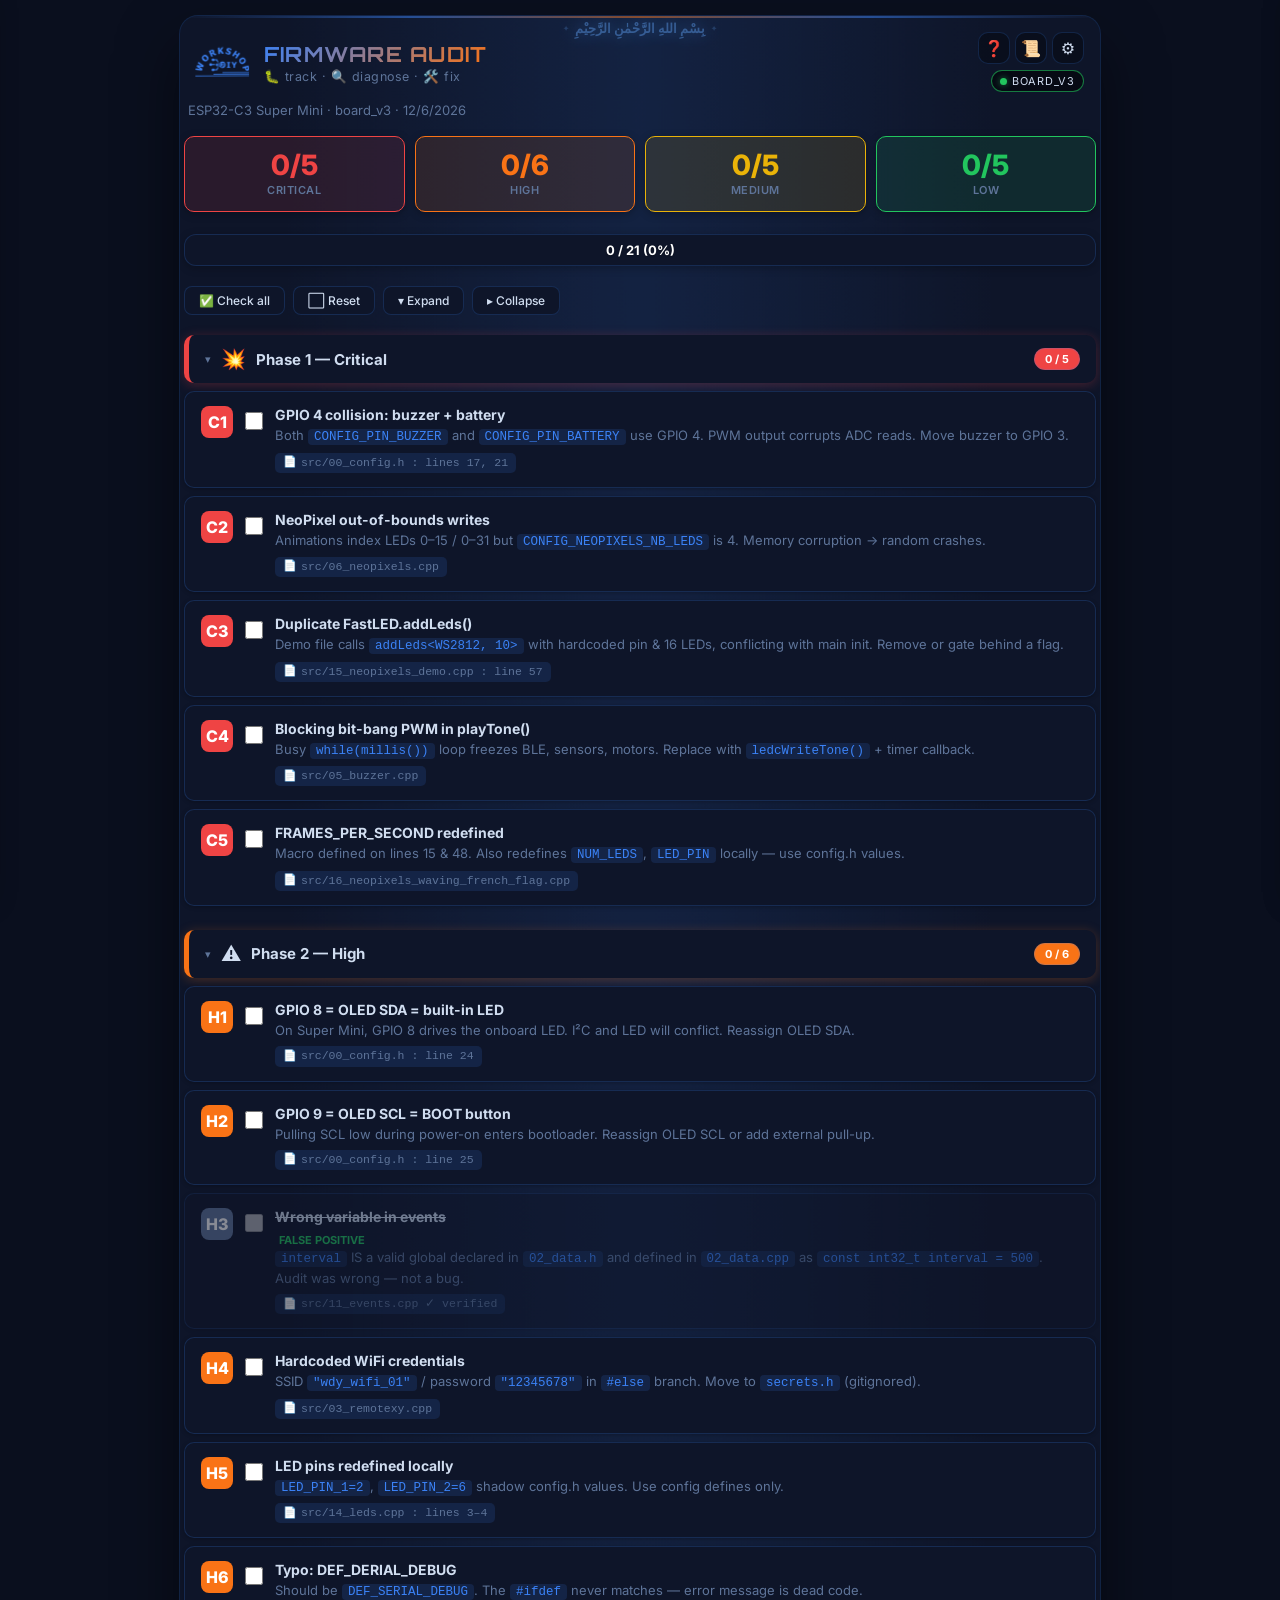
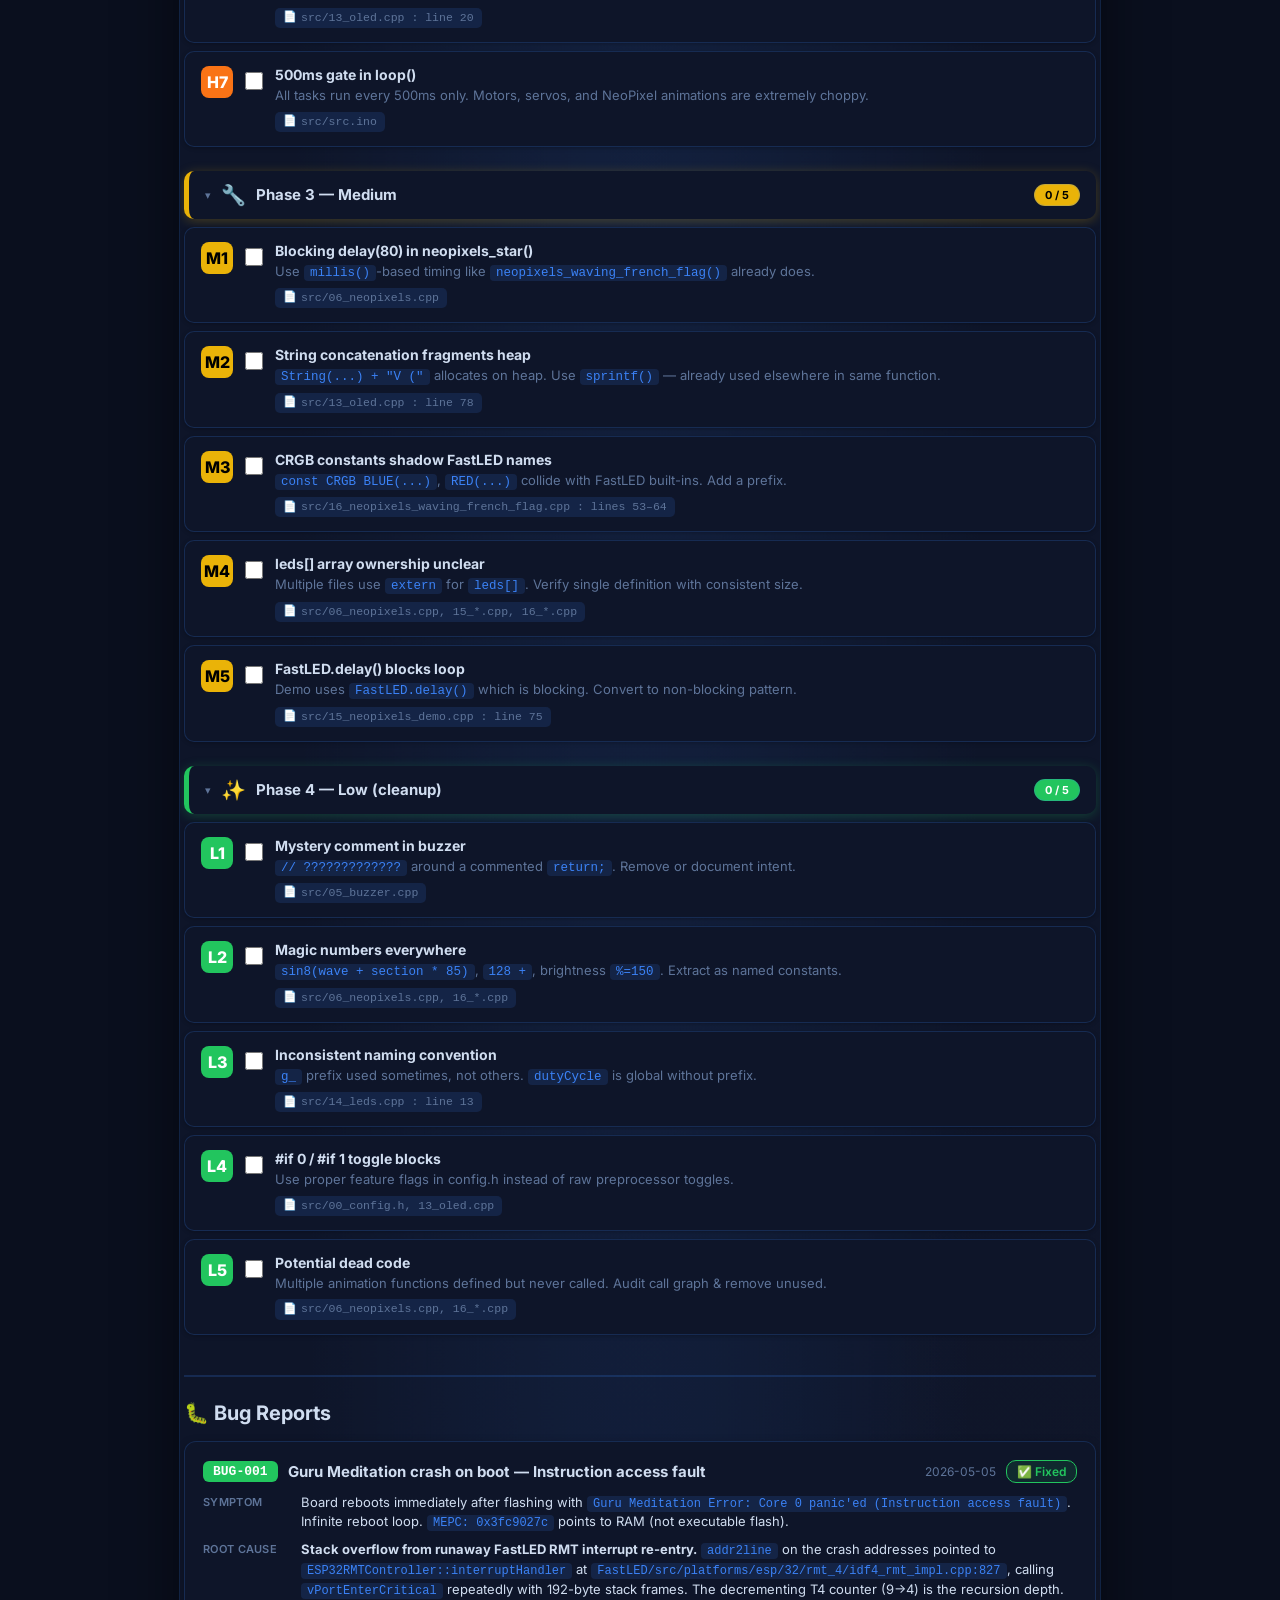
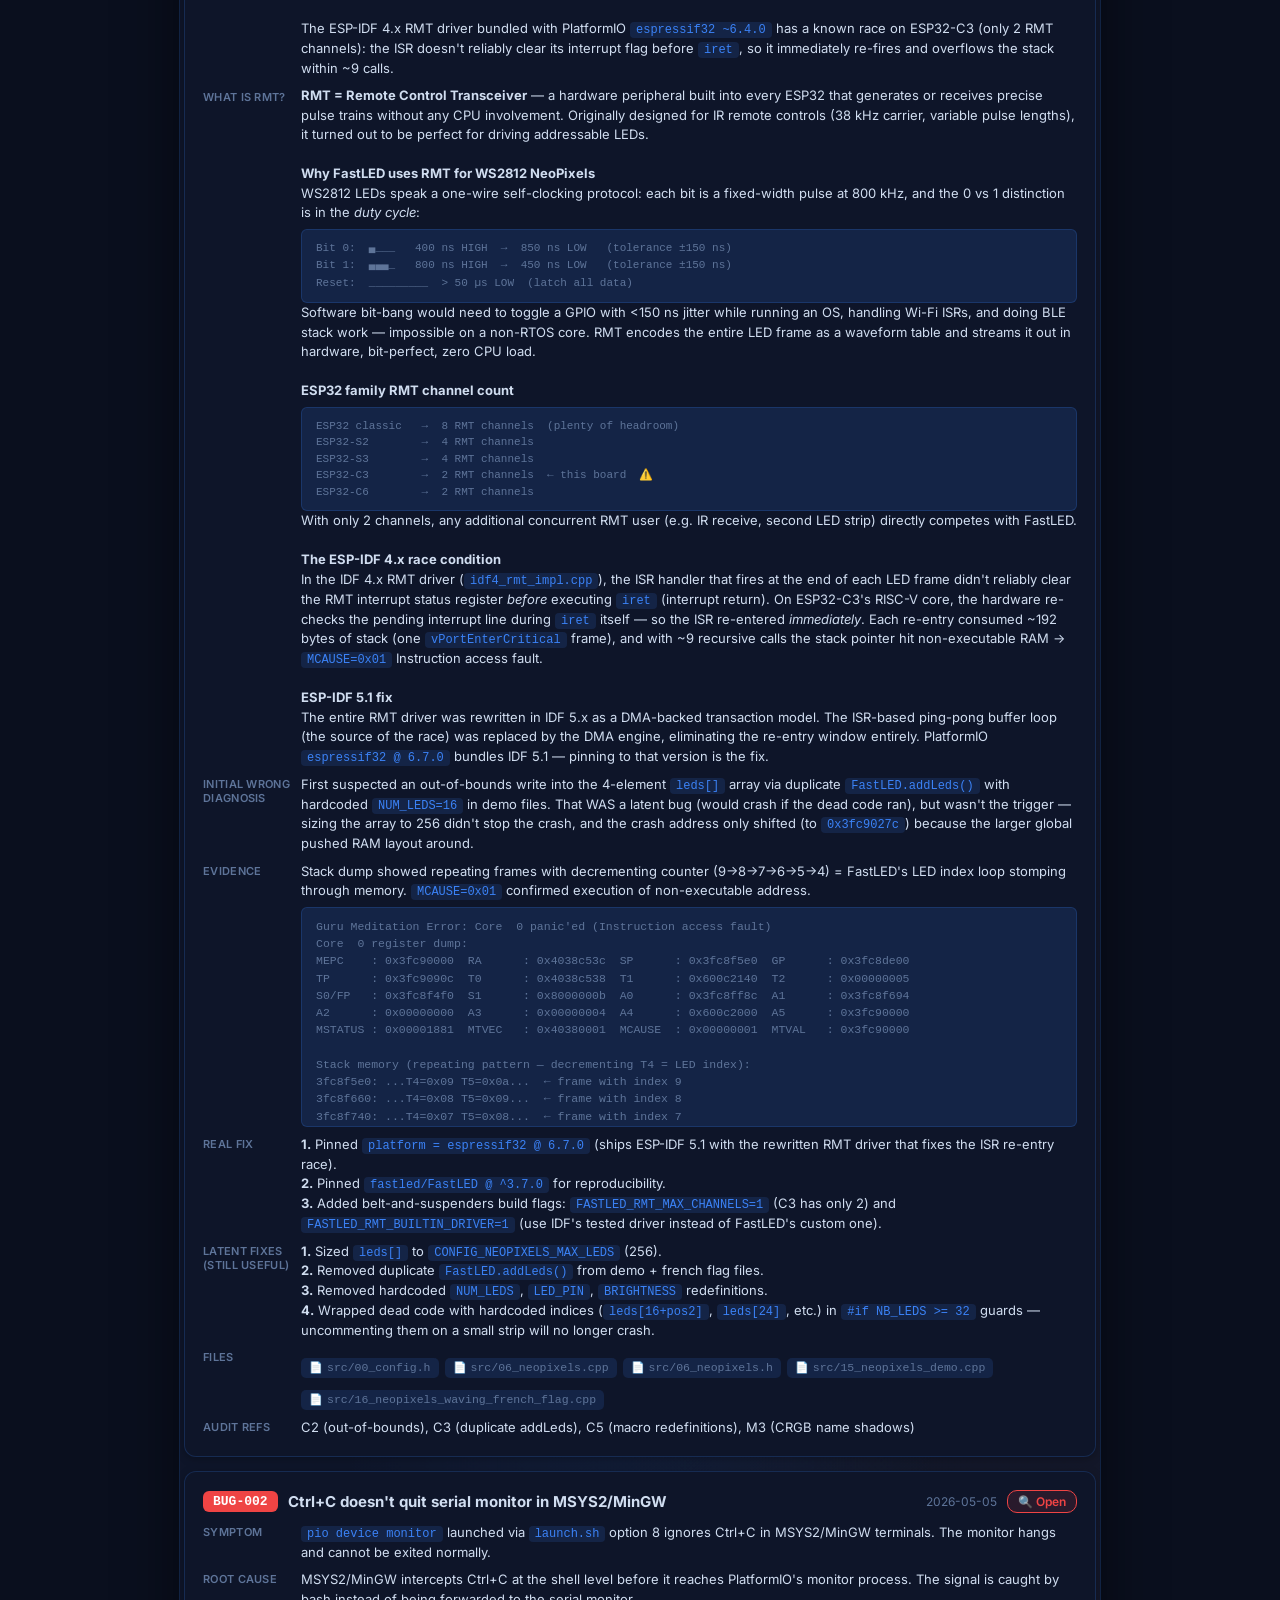
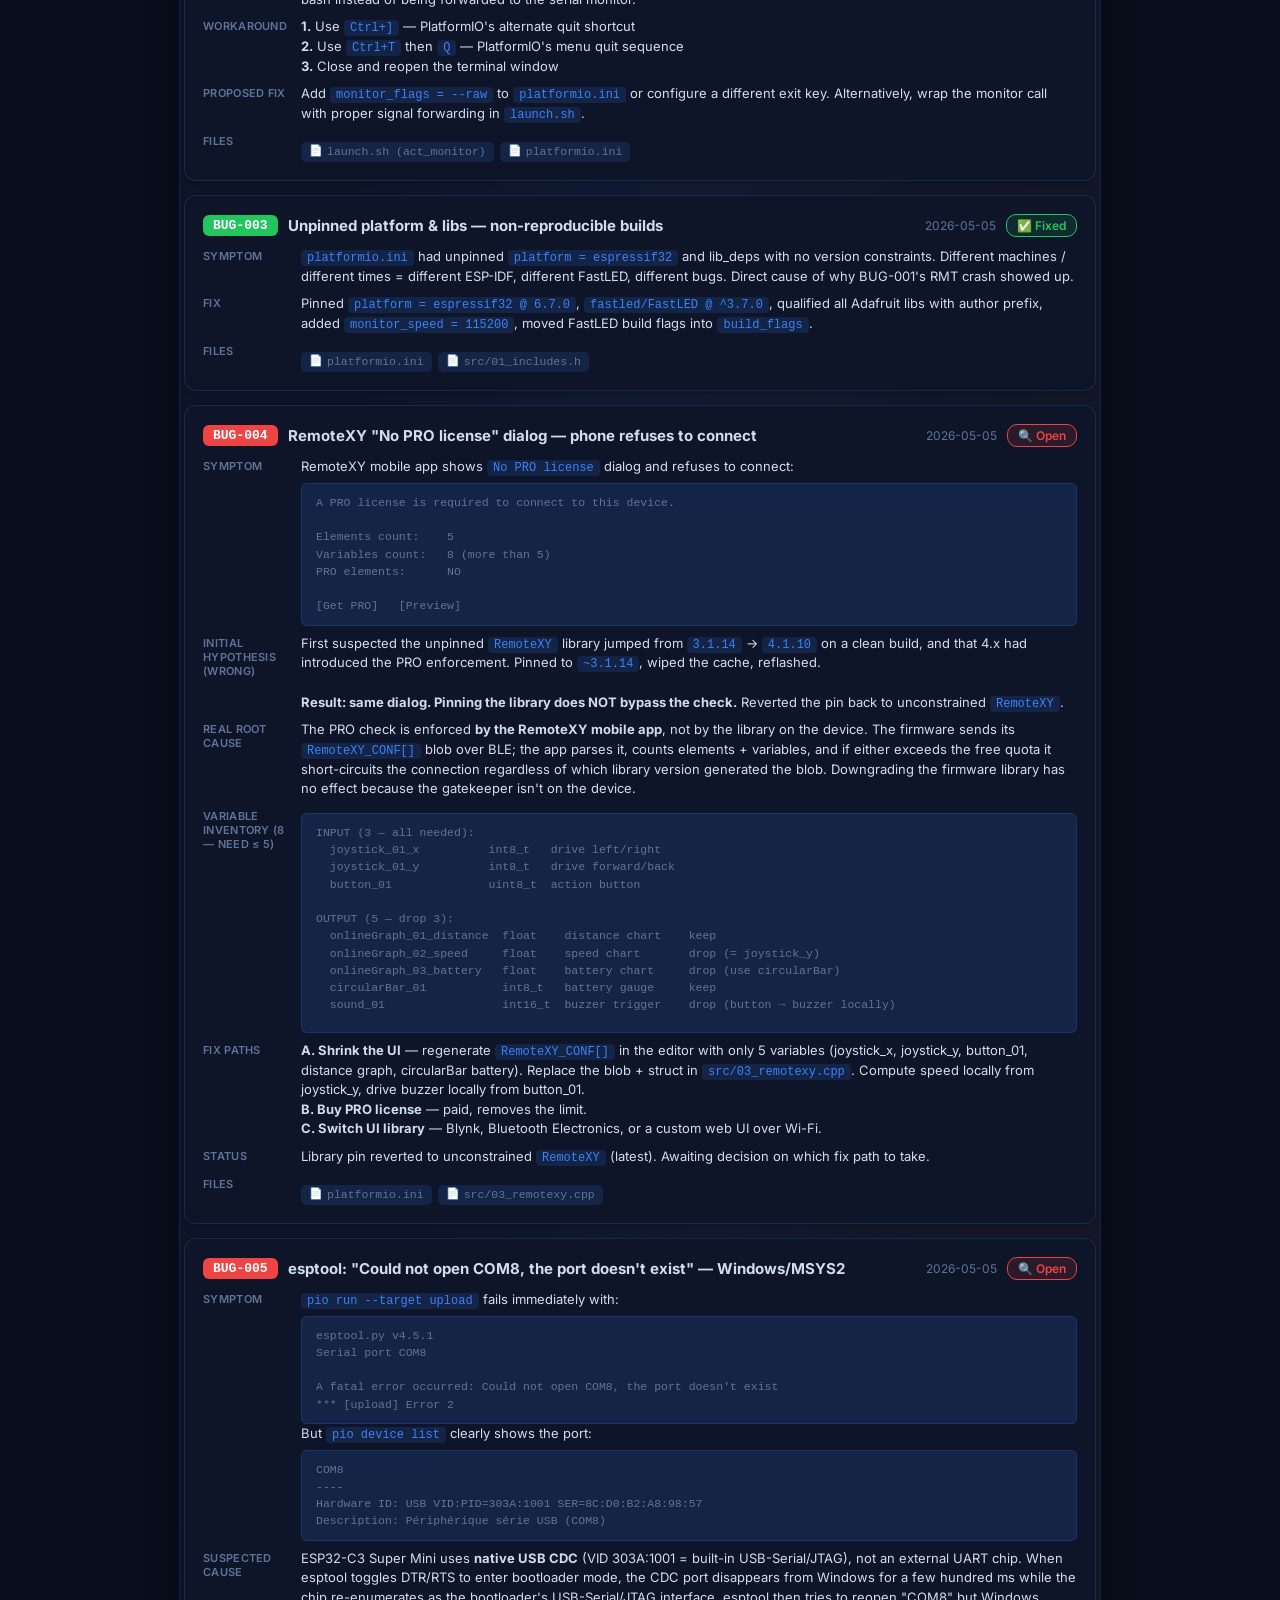
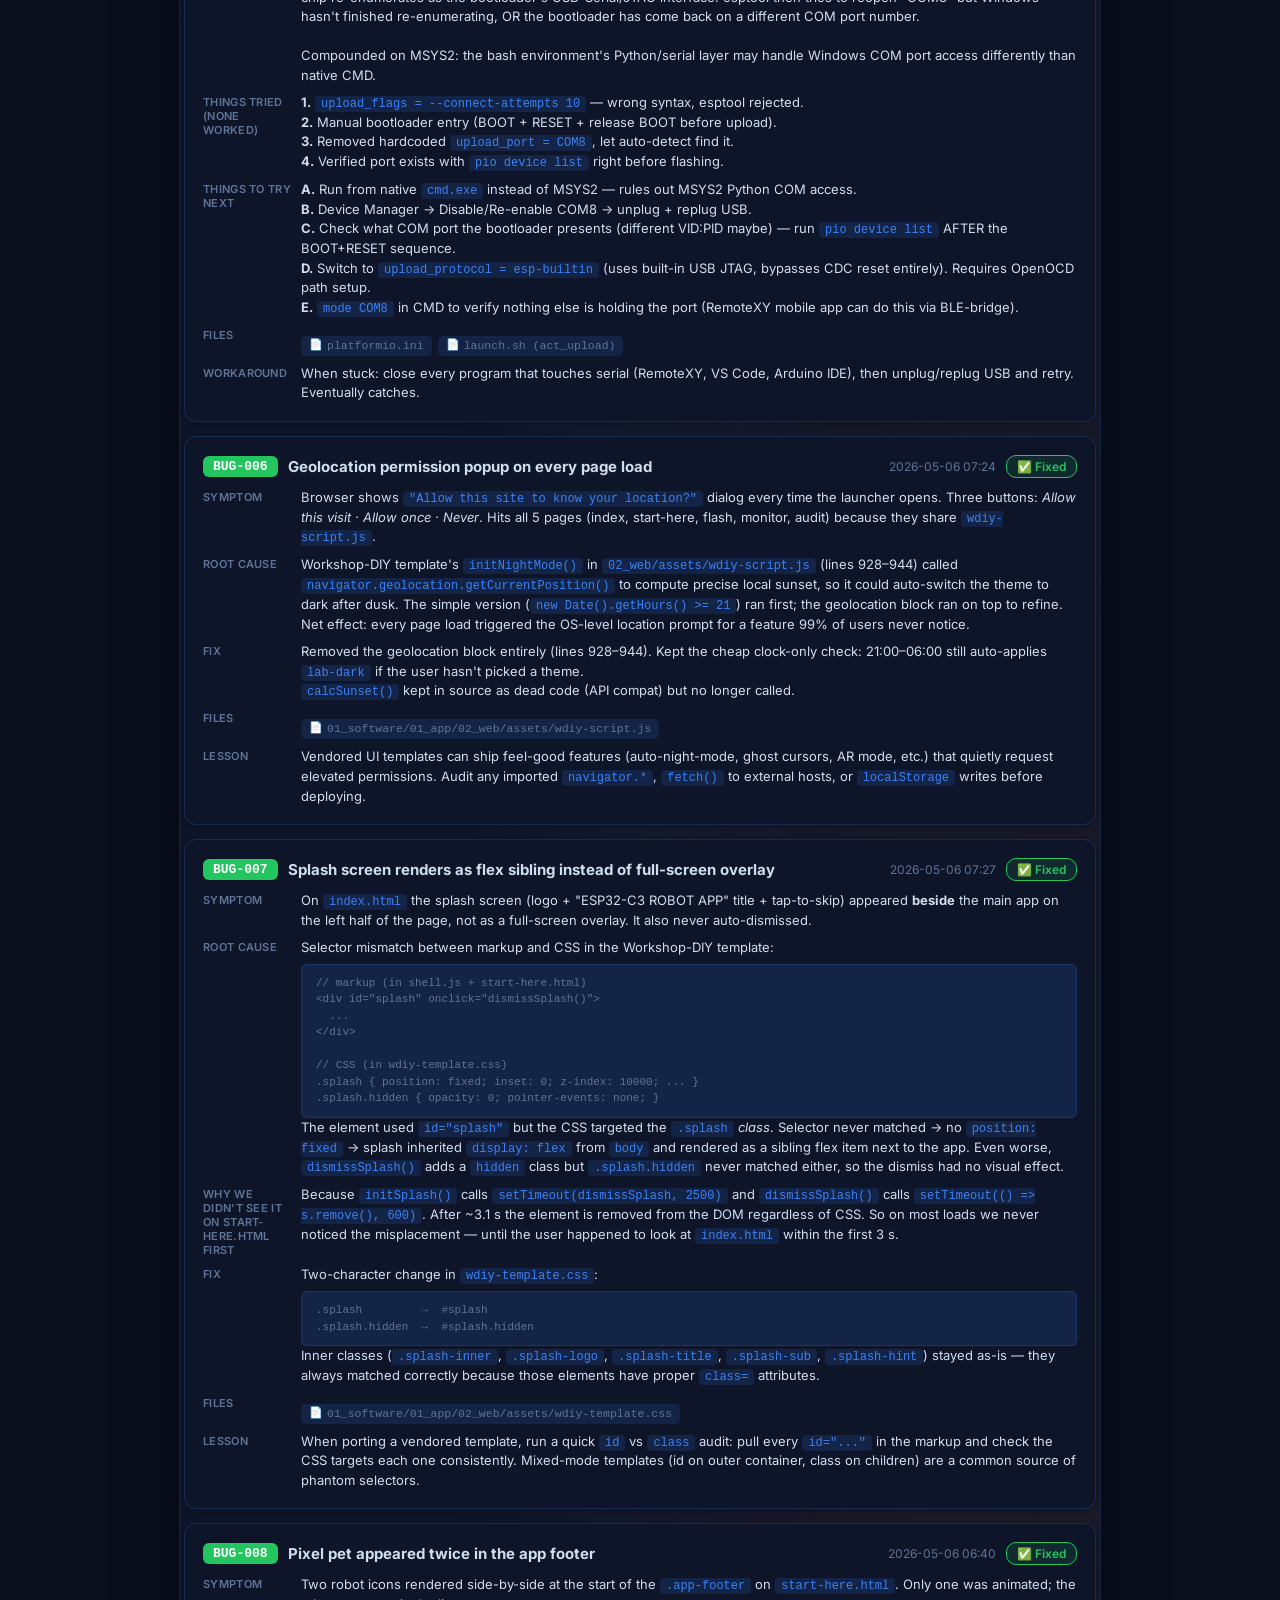
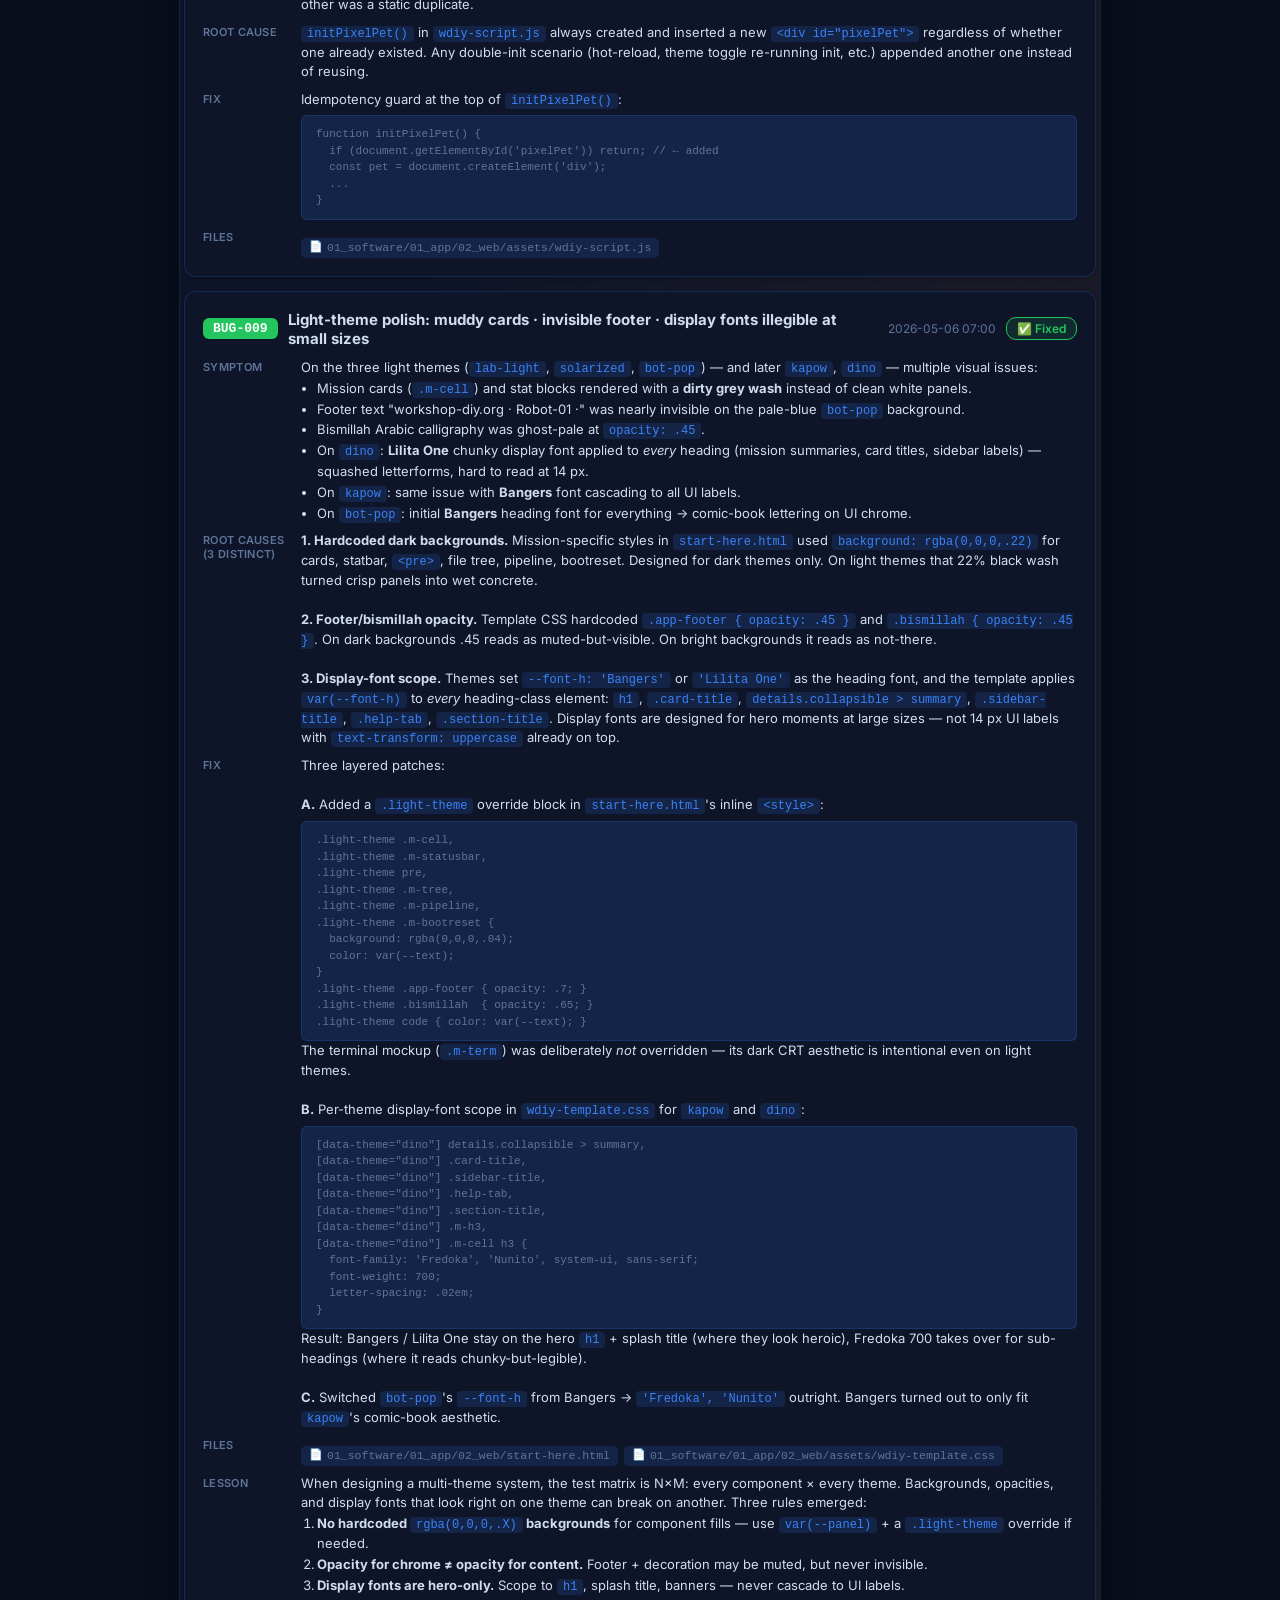
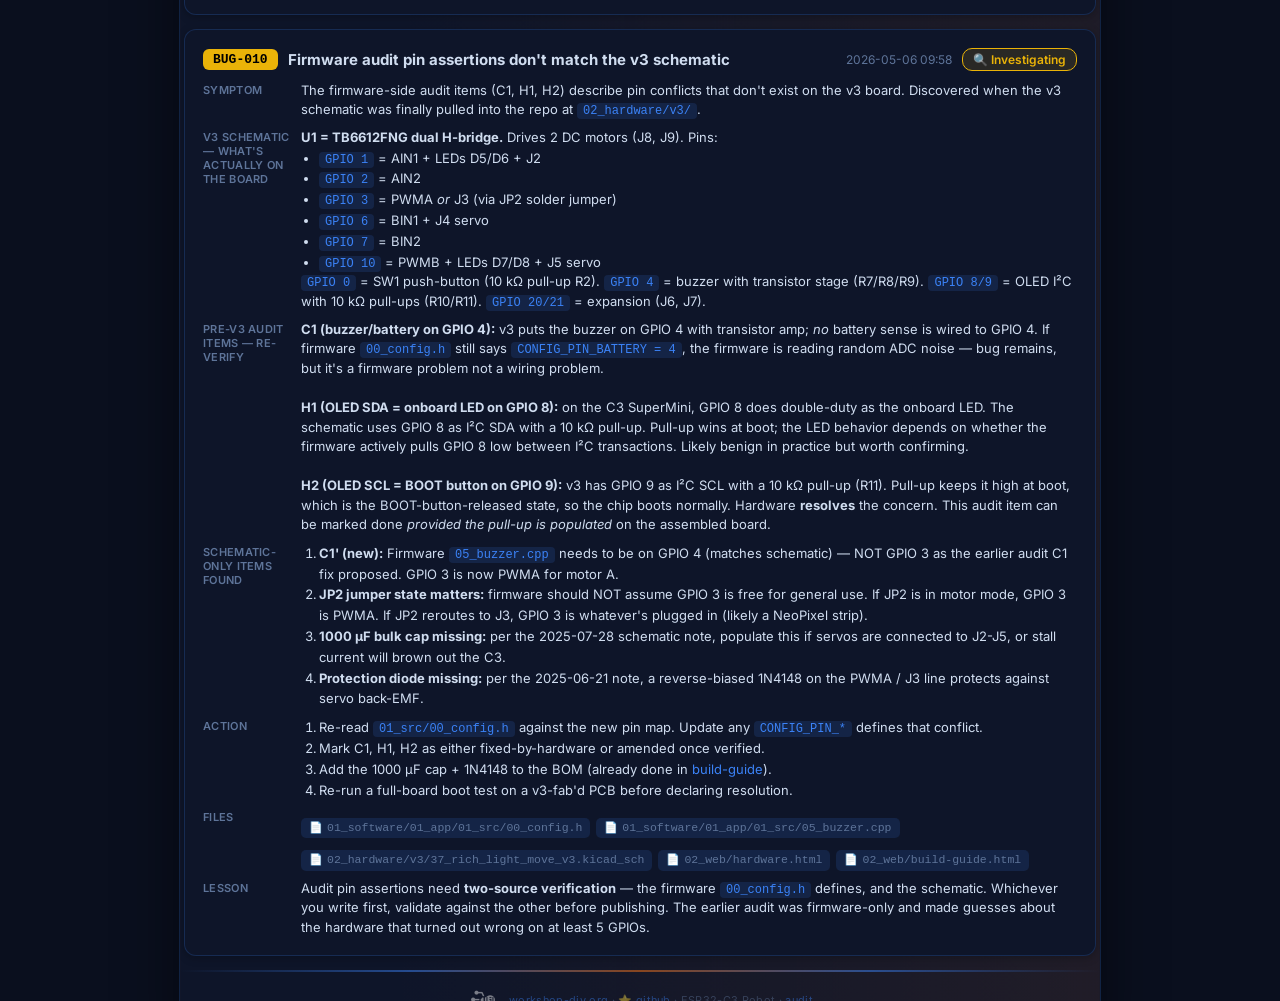
==== commit f10cca68: "Add hardware page + reconcile docs with v3 schematic NEW PAGE: 02_web/hardware.html  ~610 lines   - " ====
--- a/01_software/01_app/02_web/audit.html
+++ b/01_software/01_app/02_web/audit.html
@@ -1070,6 +1070,82 @@
         </div>
       </div>
 
+      <div class="bug" id="bug-010">
+        <div class="bug-hdr">
+          <span class="bug-id investigating">BUG-010</span>
+          <span class="bug-title">Firmware audit pin assertions don't match the v3 schematic</span>
+          <span class="bug-date">2026-05-06 09:58</span>
+          <span class="bug-status investigating">🔍 Investigating</span>
+        </div>
+        <div class="bug-body">
+          <div class="bug-row">
+            <div class="label">Symptom</div>
+            <div class="val">The firmware-side audit items (C1, H1, H2) describe pin conflicts that don't exist on the v3 board. Discovered when the v3 schematic was finally pulled into the repo at <code><a href="hardware.html">02_hardware/v3/</a></code>.</div>
+          </div>
+          <div class="bug-row">
+            <div class="label">v3 schematic — what's actually on the board</div>
+            <div class="val">
+              <strong>U1 = TB6612FNG dual H-bridge.</strong> Drives 2 DC motors (J8, J9). Pins:
+              <ul style="margin-left:18px;line-height:1.6">
+                <li><code>GPIO 1</code> = AIN1 + LEDs D5/D6 + J2</li>
+                <li><code>GPIO 2</code> = AIN2</li>
+                <li><code>GPIO 3</code> = PWMA <em>or</em> J3 (via JP2 solder jumper)</li>
+                <li><code>GPIO 6</code> = BIN1 + J4 servo</li>
+                <li><code>GPIO 7</code> = BIN2</li>
+                <li><code>GPIO 10</code> = PWMB + LEDs D7/D8 + J5 servo</li>
+              </ul>
+              <code>GPIO 0</code> = SW1 push-button (10 kΩ pull-up R2). <code>GPIO 4</code> = buzzer with transistor stage (R7/R8/R9). <code>GPIO 8/9</code> = OLED I²C with 10 kΩ pull-ups (R10/R11). <code>GPIO 20/21</code> = expansion (J6, J7).
+            </div>
+          </div>
+          <div class="bug-row">
+            <div class="label">Pre-v3 audit items — re-verify</div>
+            <div class="val">
+              <strong>C1 (buzzer/battery on GPIO 4):</strong> v3 puts the buzzer on GPIO 4 with transistor amp; <em>no</em> battery sense is wired to GPIO 4. If firmware <code>00_config.h</code> still says <code>CONFIG_PIN_BATTERY = 4</code>, the firmware is reading random ADC noise — bug remains, but it's a firmware problem not a wiring problem.<br><br>
+              <strong>H1 (OLED SDA = onboard LED on GPIO 8):</strong> on the C3 SuperMini, GPIO 8 does double-duty as the onboard LED. The schematic uses GPIO 8 as I²C SDA with a 10 kΩ pull-up. Pull-up wins at boot; the LED behavior depends on whether the firmware actively pulls GPIO 8 low between I²C transactions. Likely benign in practice but worth confirming.<br><br>
+              <strong>H2 (OLED SCL = BOOT button on GPIO 9):</strong> v3 has GPIO 9 as I²C SCL with a 10 kΩ pull-up (R11). Pull-up keeps it high at boot, which is the BOOT-button-released state, so the chip boots normally. Hardware <strong>resolves</strong> the concern. This audit item can be marked done <em>provided the pull-up is populated</em> on the assembled board.
+            </div>
+          </div>
+          <div class="bug-row">
+            <div class="label">Schematic-only items found</div>
+            <div class="val">
+              <ol style="margin-left:18px;line-height:1.6">
+                <li><strong>C1' (new):</strong> Firmware <code>05_buzzer.cpp</code> needs to be on GPIO 4 (matches schematic) — NOT GPIO 3 as the earlier audit C1 fix proposed. GPIO 3 is now PWMA for motor A.</li>
+                <li><strong>JP2 jumper state matters:</strong> firmware should NOT assume GPIO 3 is free for general use. If JP2 is in motor mode, GPIO 3 is PWMA. If JP2 reroutes to J3, GPIO 3 is whatever's plugged in (likely a NeoPixel strip).</li>
+                <li><strong>1000 µF bulk cap missing:</strong> per the 2025-07-28 schematic note, populate this if servos are connected to J2-J5, or stall current will brown out the C3.</li>
+                <li><strong>Protection diode missing:</strong> per the 2025-06-21 note, a reverse-biased 1N4148 on the PWMA / J3 line protects against servo back-EMF.</li>
+              </ol>
+            </div>
+          </div>
+          <div class="bug-row">
+            <div class="label">Action</div>
+            <div class="val">
+              <ol style="margin-left:18px;line-height:1.6">
+                <li>Re-read <code>01_src/00_config.h</code> against the new pin map. Update any <code>CONFIG_PIN_*</code> defines that conflict.</li>
+                <li>Mark C1, H1, H2 as either fixed-by-hardware or amended once verified.</li>
+                <li>Add the 1000 µF cap + 1N4148 to the BOM (already done in <a href="build-guide.html">build-guide</a>).</li>
+                <li>Re-run a full-board boot test on a v3-fab'd PCB before declaring resolution.</li>
+              </ol>
+            </div>
+          </div>
+          <div class="bug-row">
+            <div class="label">Files</div>
+            <div class="val">
+              <div class="bug-files">
+                <span class="file">01_software/01_app/01_src/00_config.h</span>
+                <span class="file">01_software/01_app/01_src/05_buzzer.cpp</span>
+                <span class="file">02_hardware/v3/37_rich_light_move_v3.kicad_sch</span>
+                <span class="file">02_web/hardware.html</span>
+                <span class="file">02_web/build-guide.html</span>
+              </div>
+            </div>
+          </div>
+          <div class="bug-row">
+            <div class="label">Lesson</div>
+            <div class="val">Audit pin assertions need <strong>two-source verification</strong> — the firmware <code>00_config.h</code> defines, and the schematic. Whichever you write first, validate against the other before publishing. The earlier audit was firmware-only and made guesses about the hardware that turned out wrong on at least 5 GPIOs.</div>
+          </div>
+        </div>
+      </div>
+
     </div><!-- .bugs-section -->
 
   </div><!-- .rows-container -->
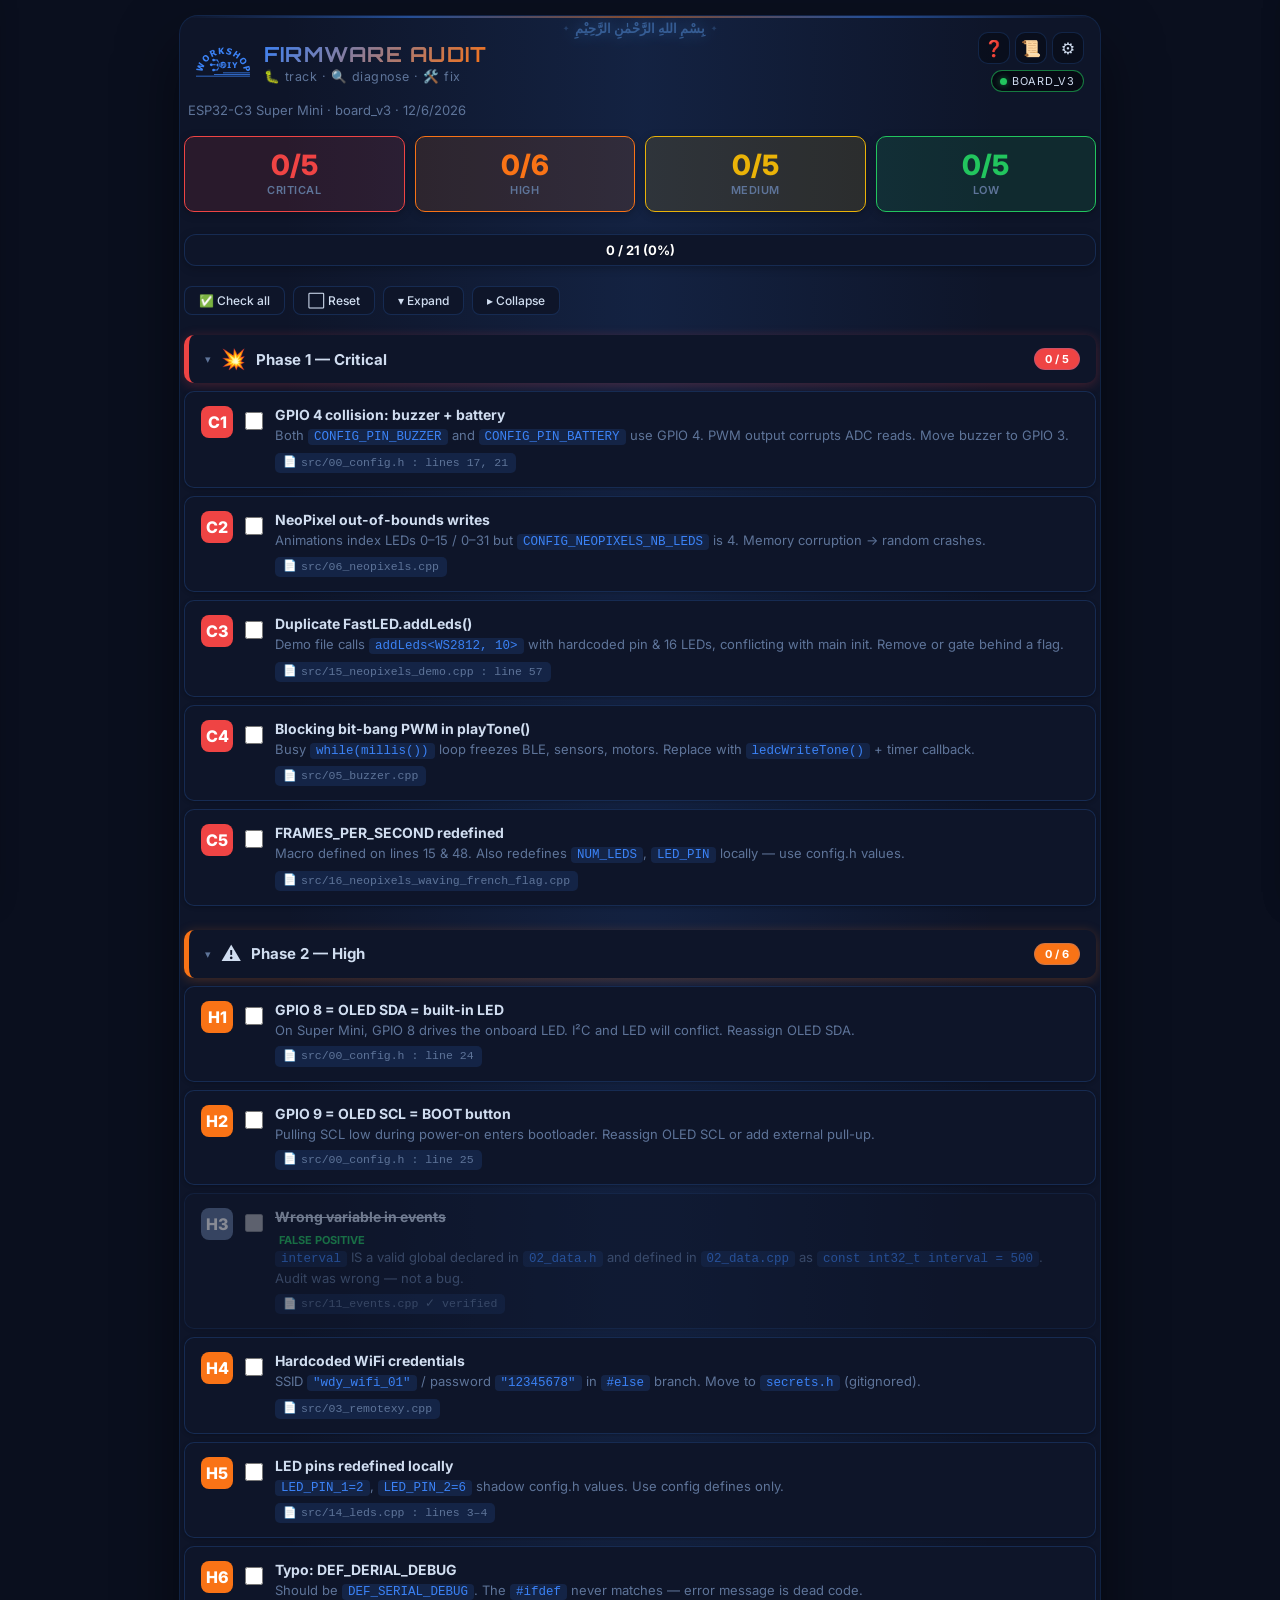
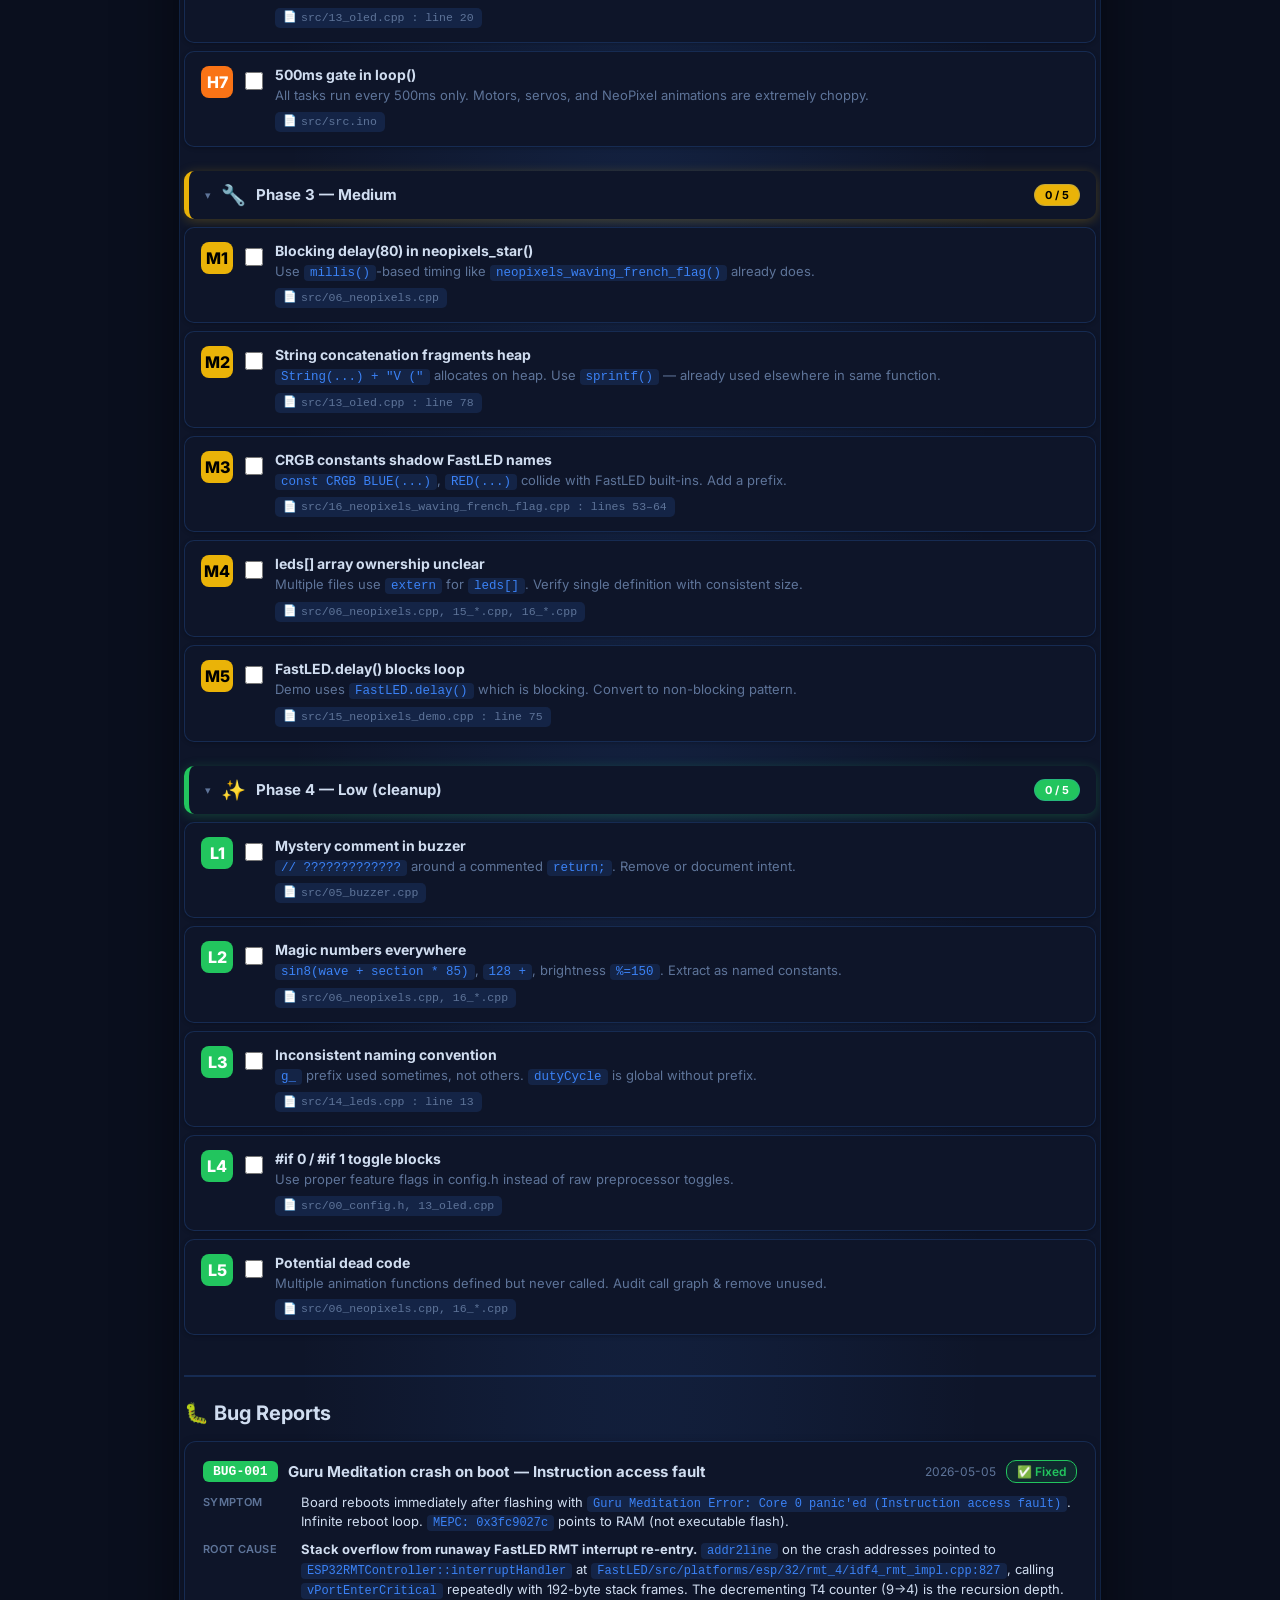
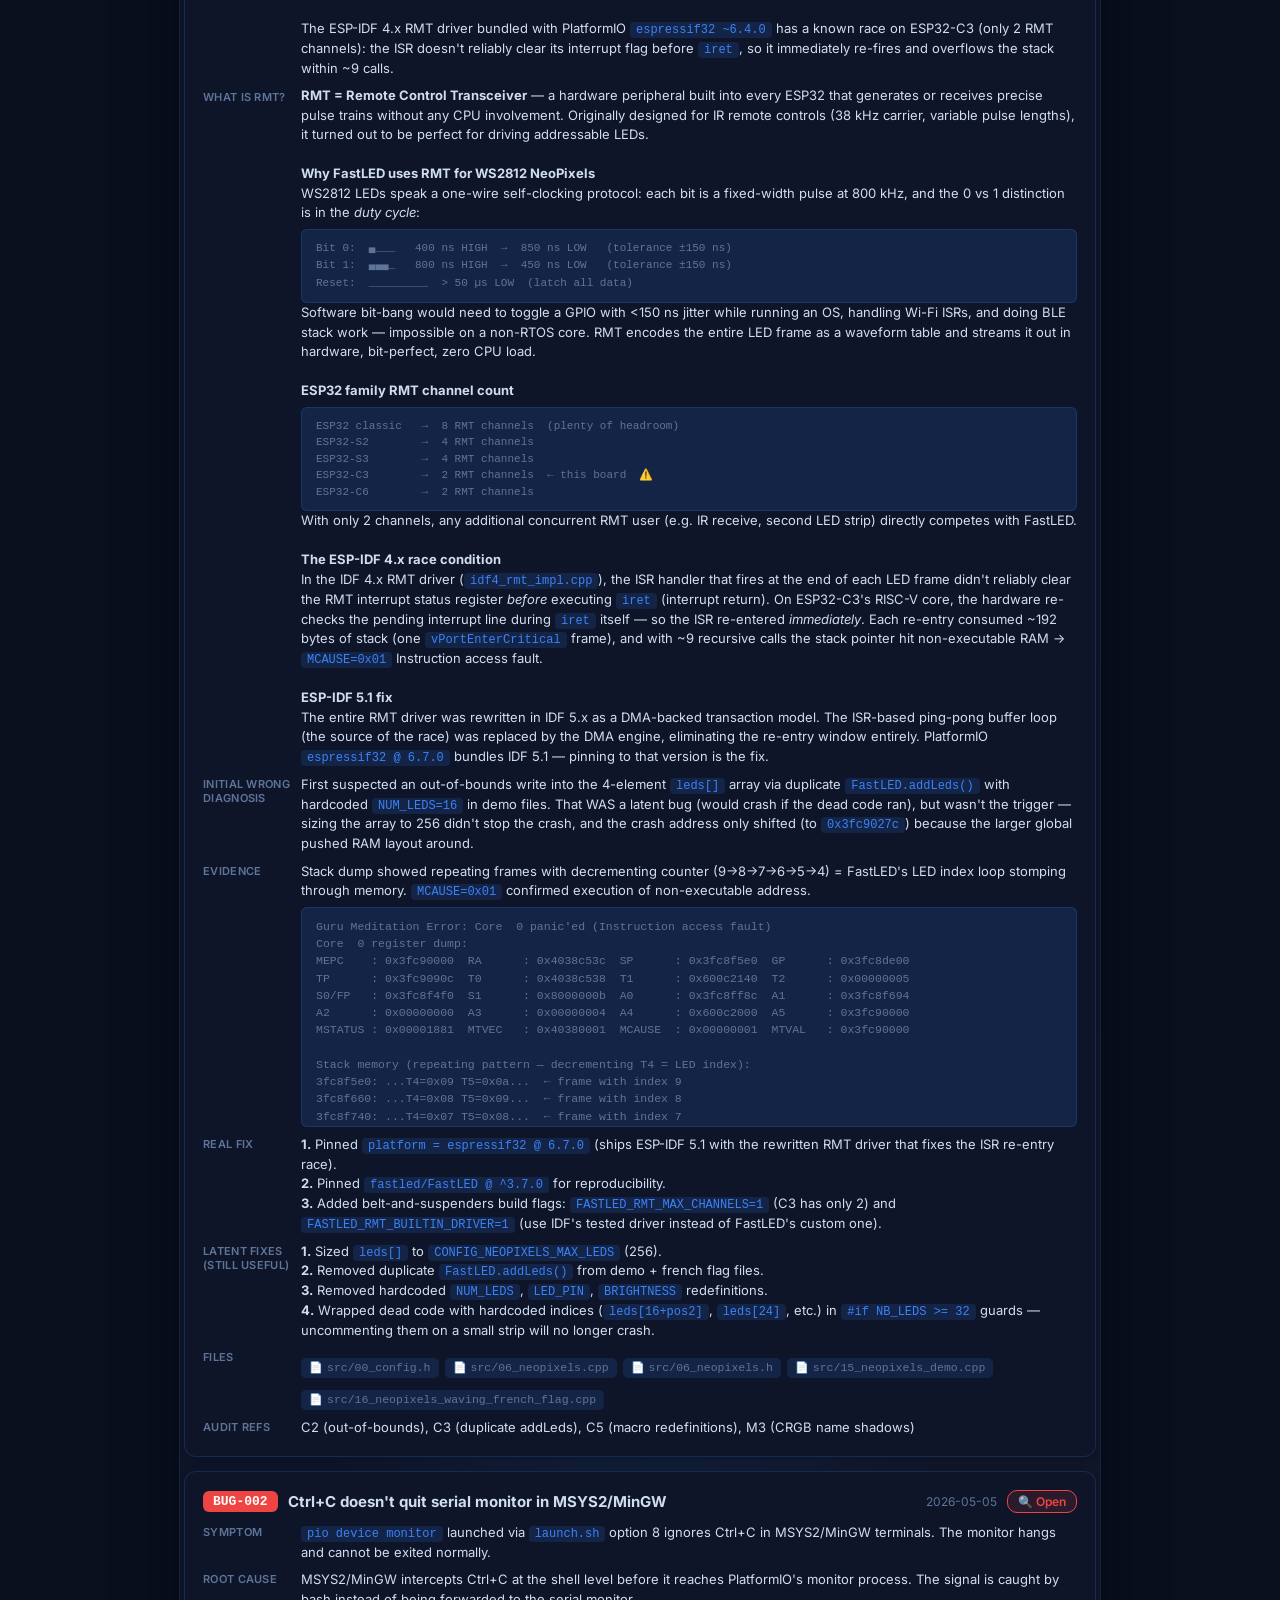
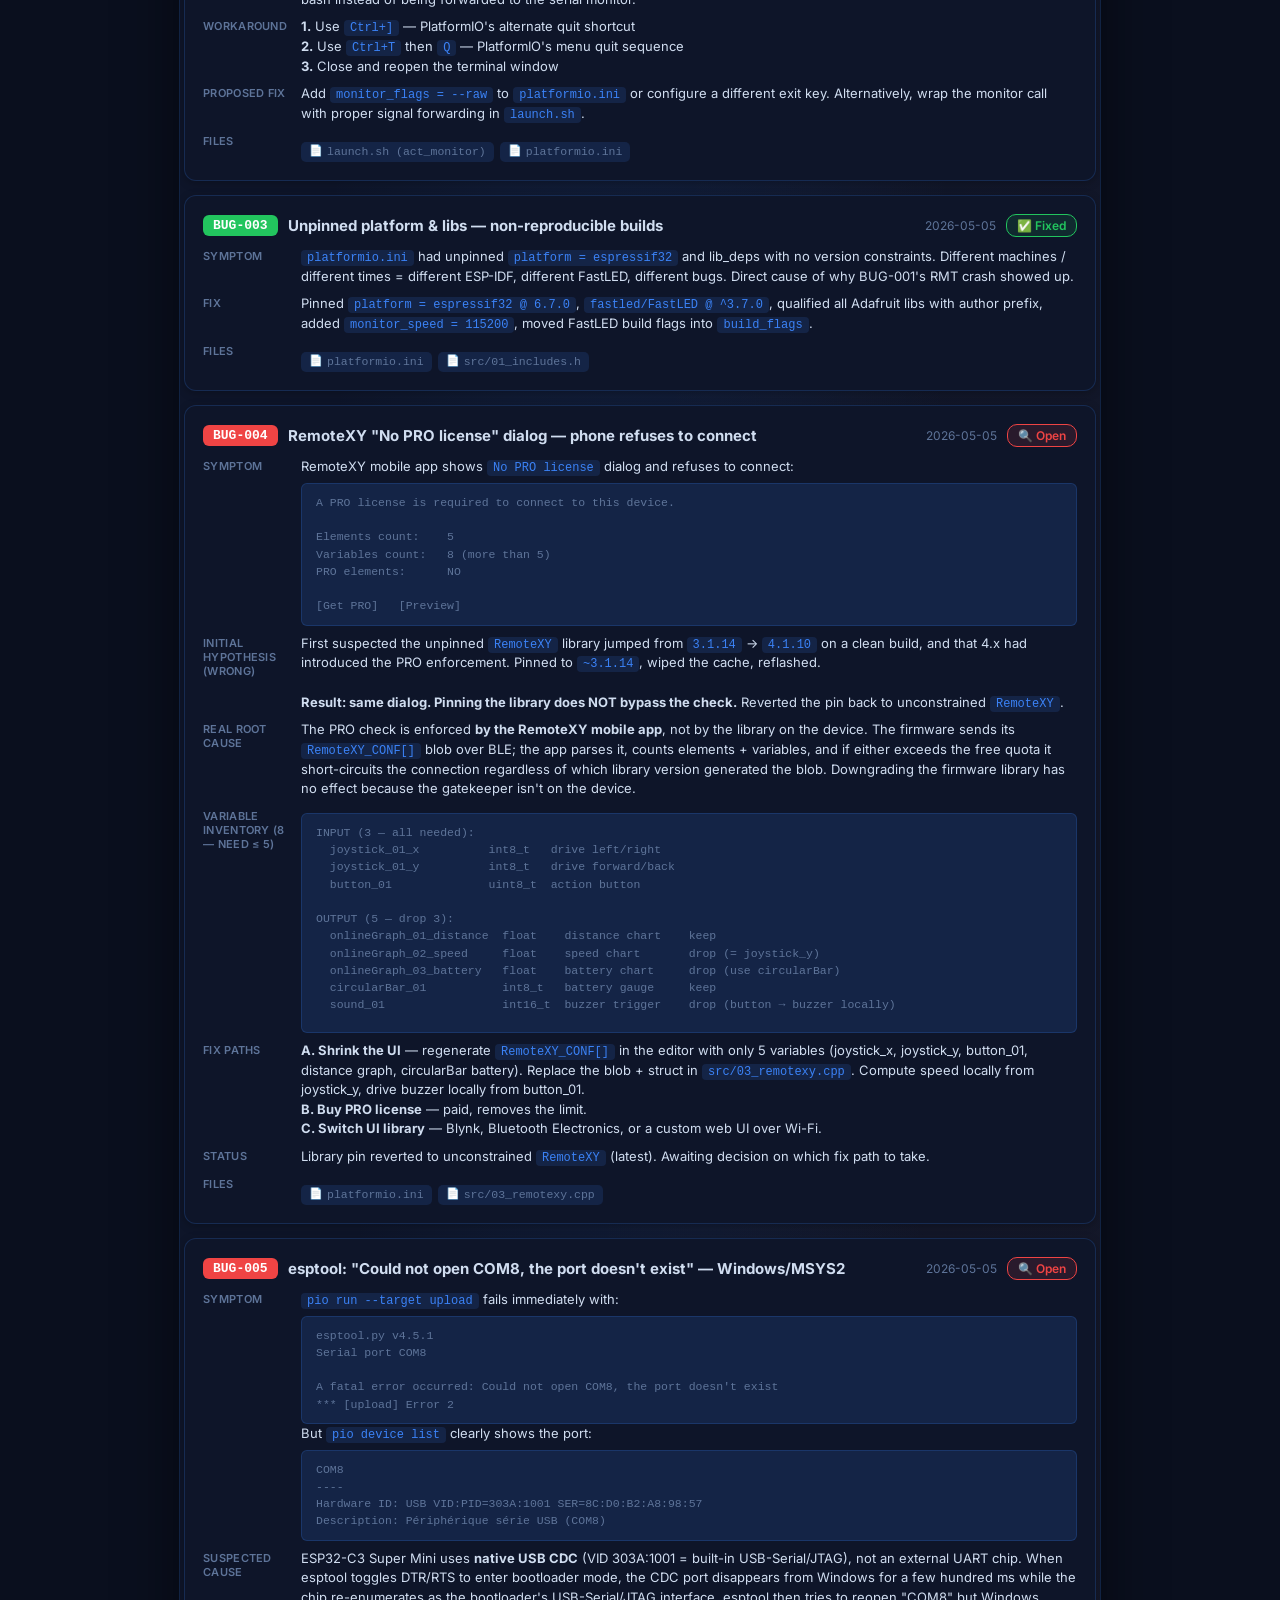
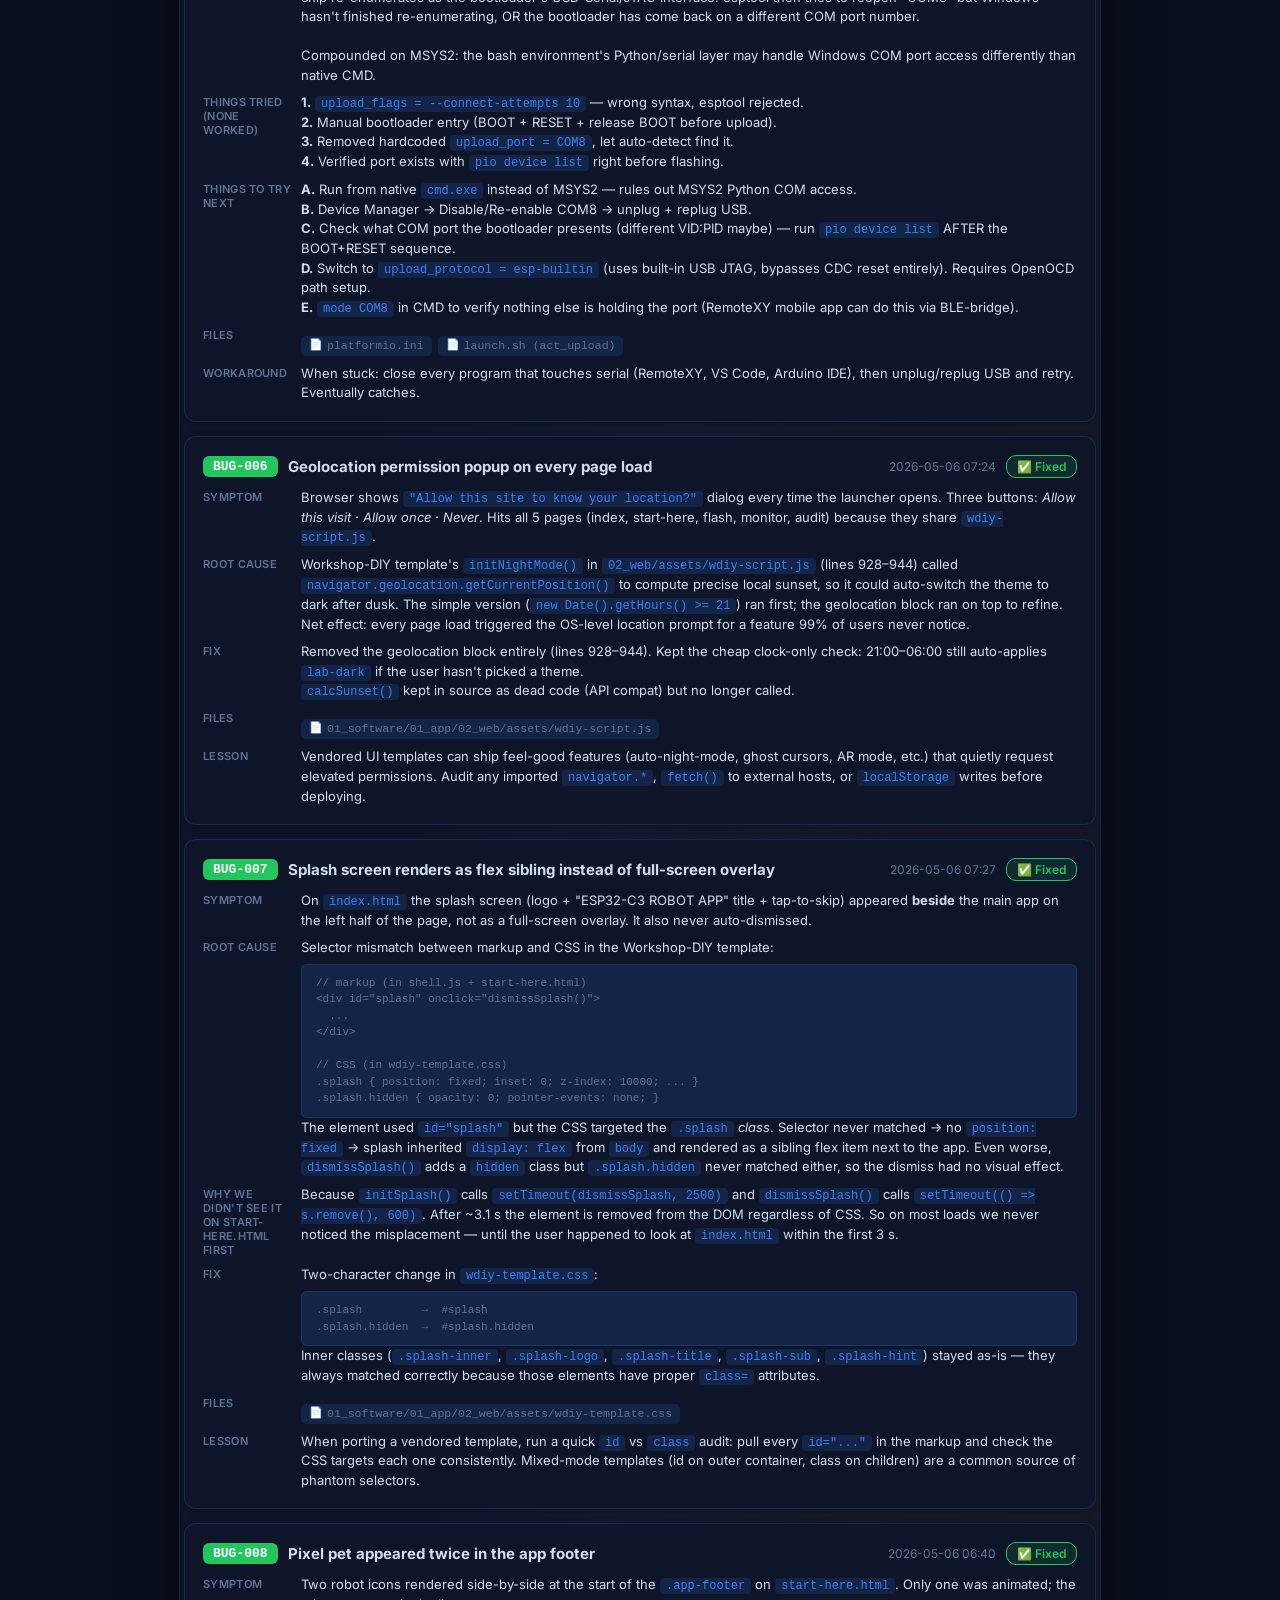
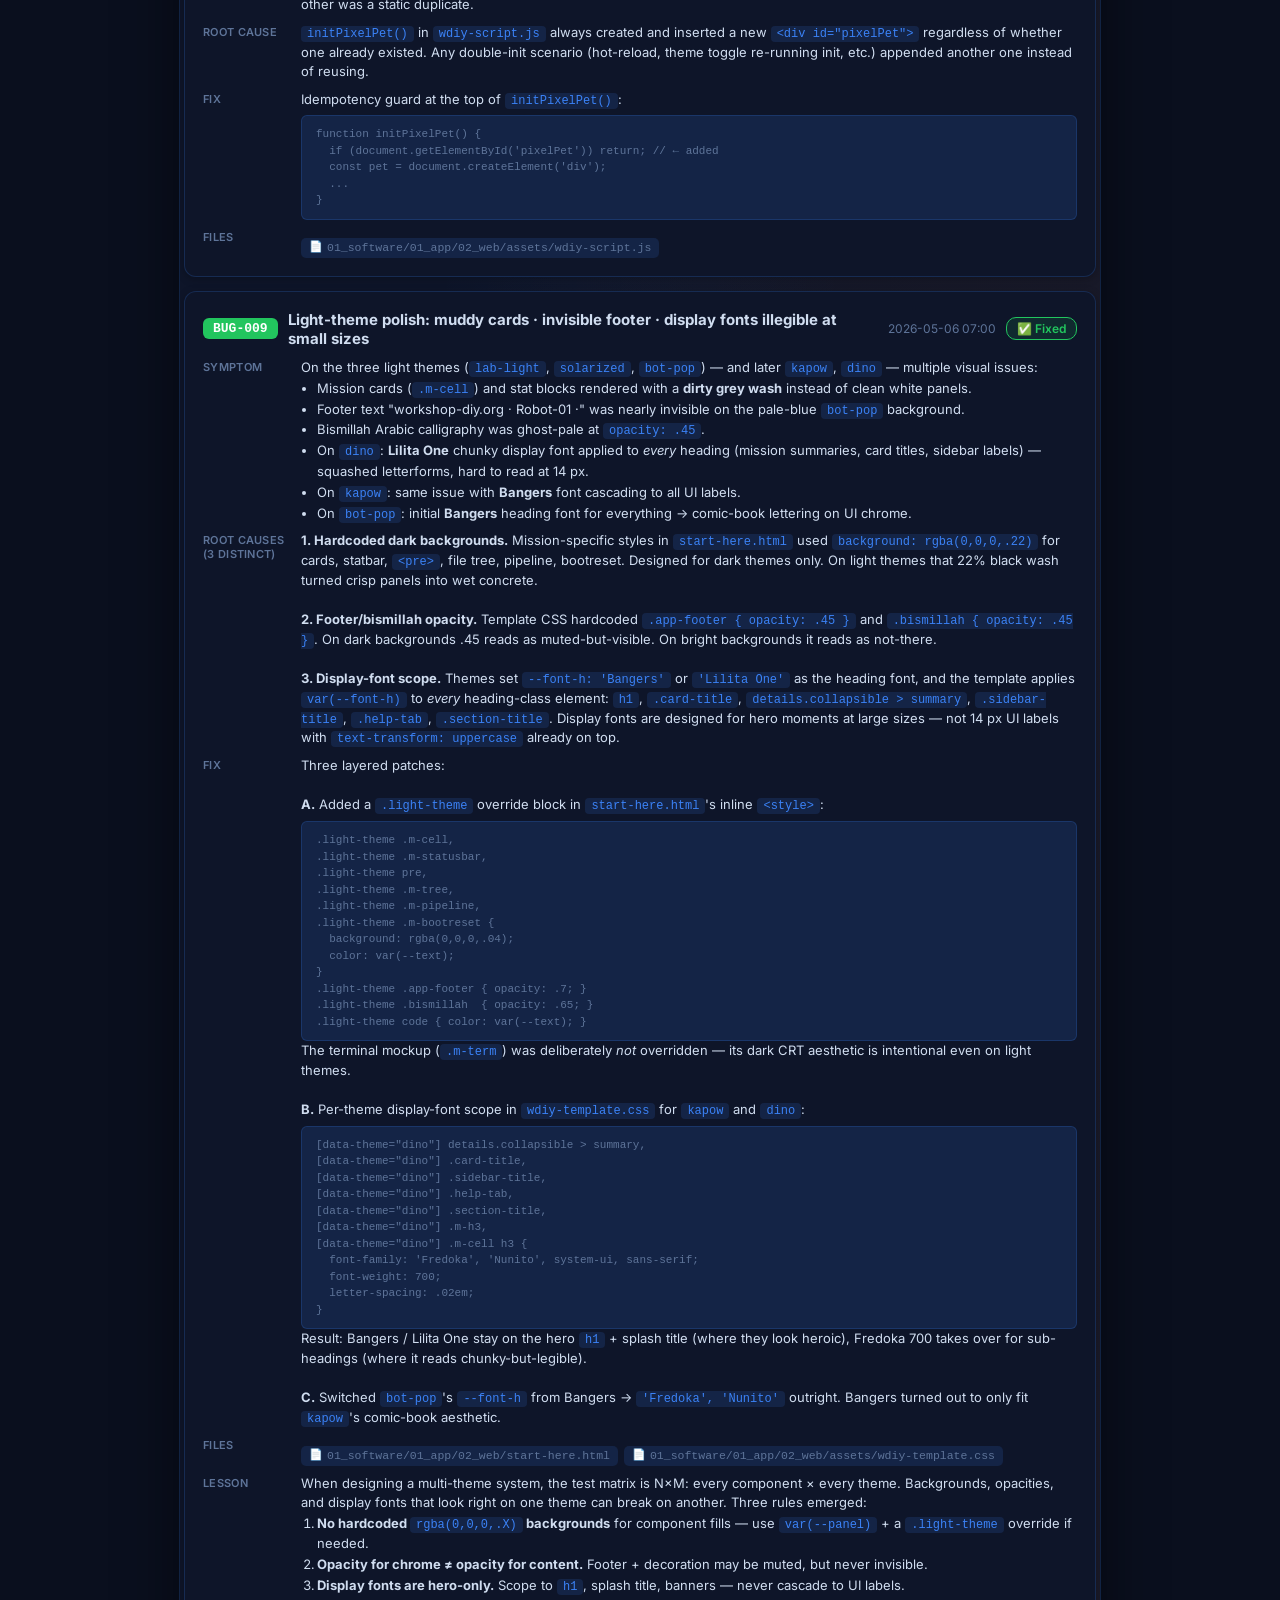
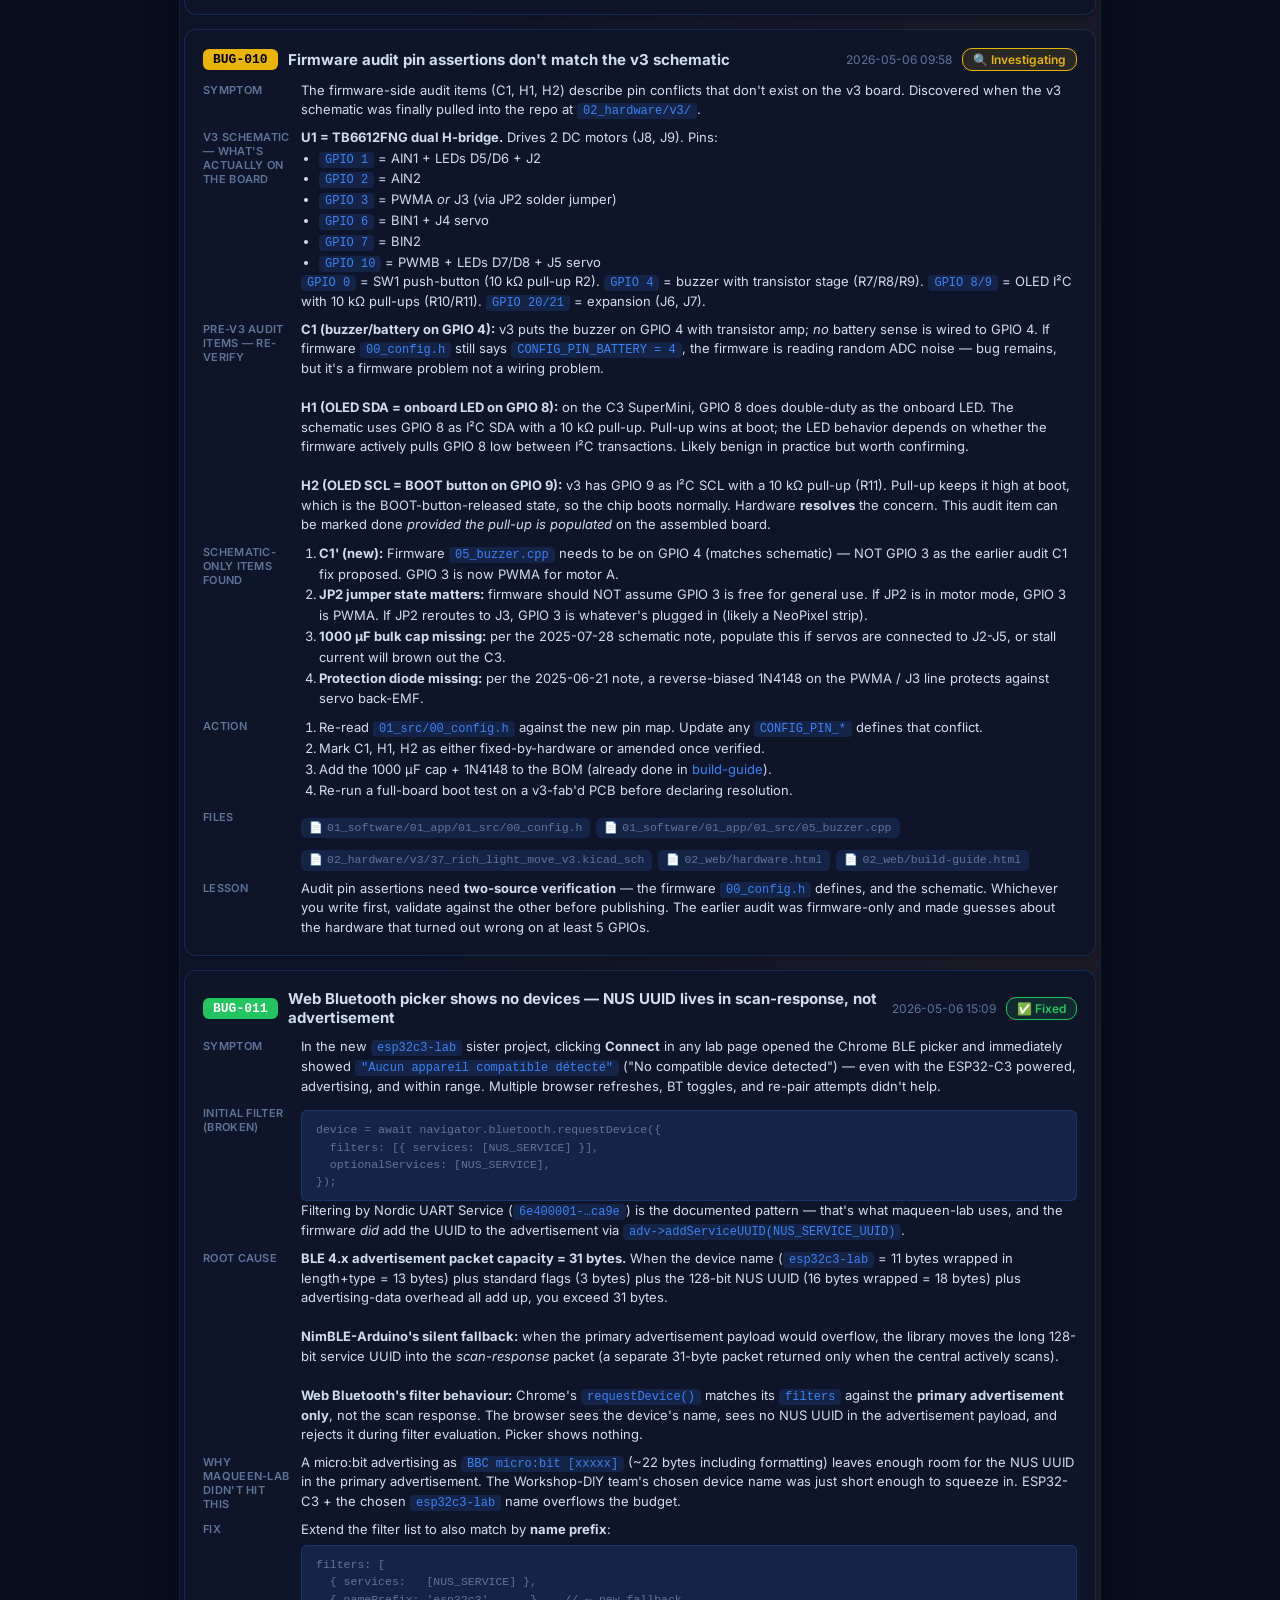
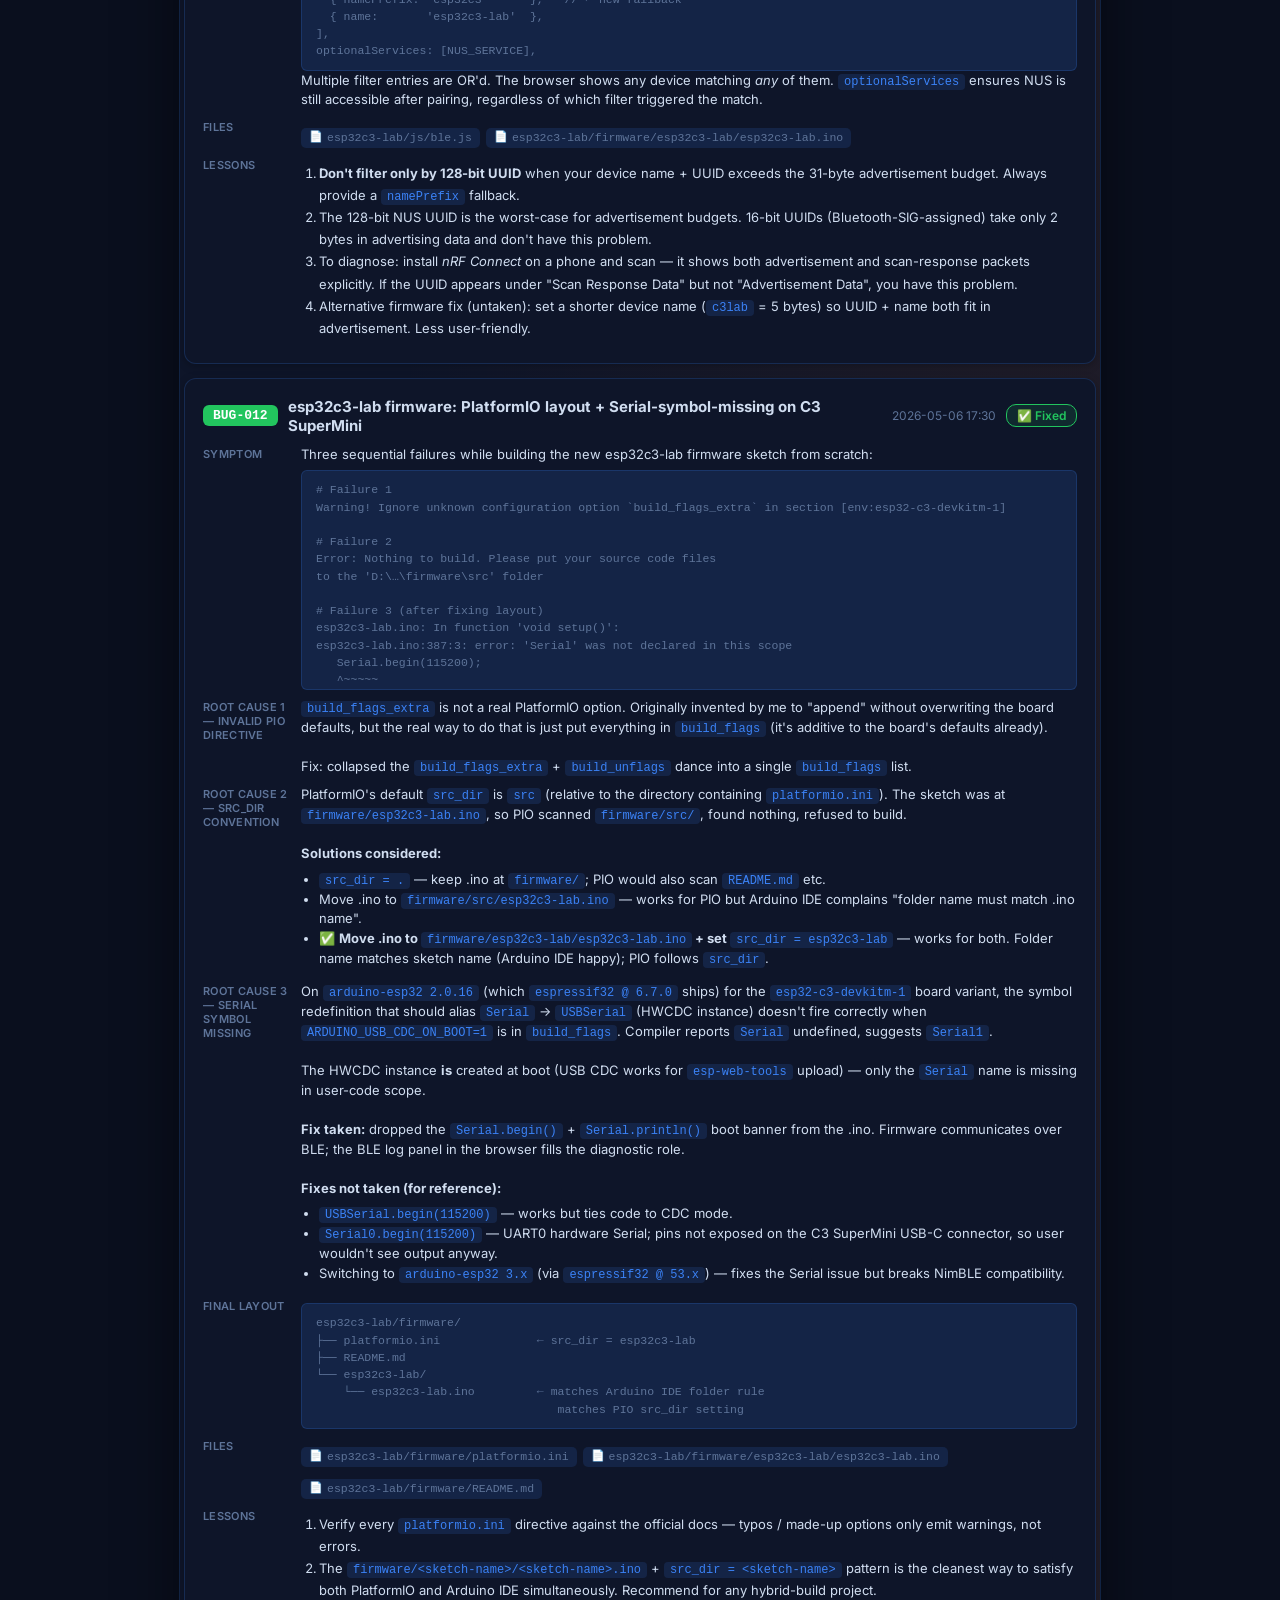
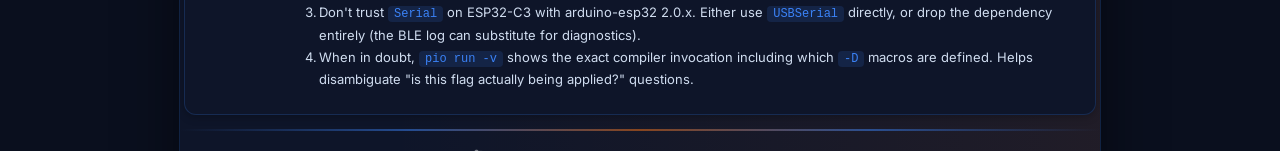
==== commit 5a06bef3: "audit: log BUG-011 + BUG-012 from esp32c3-lab v0.1.0 build BUG-011 (2026-05-06 15:09)  Web Bluetooth" ====
--- a/01_software/01_app/02_web/audit.html
+++ b/01_software/01_app/02_web/audit.html
@@ -1146,6 +1146,180 @@
         </div>
       </div>
 
+      <div class="bug" id="bug-011">
+        <div class="bug-hdr">
+          <span class="bug-id fixed">BUG-011</span>
+          <span class="bug-title">Web Bluetooth picker shows no devices — NUS UUID lives in scan-response, not advertisement</span>
+          <span class="bug-date">2026-05-06 15:09</span>
+          <span class="bug-status fixed">✅ Fixed</span>
+        </div>
+        <div class="bug-body">
+          <div class="bug-row">
+            <div class="label">Symptom</div>
+            <div class="val">In the new <code><a href="https://abourdim.github.io/esp32c3-lab/">esp32c3-lab</a></code> sister project, clicking <strong>Connect</strong> in any lab page opened the Chrome BLE picker and immediately showed <code>"Aucun appareil compatible détecté"</code> ("No compatible device detected") — even with the ESP32-C3 powered, advertising, and within range. Multiple browser refreshes, BT toggles, and re-pair attempts didn't help.</div>
+          </div>
+          <div class="bug-row">
+            <div class="label">Initial filter (broken)</div>
+            <div class="val">
+              <div class="crash-dump">device = await navigator.bluetooth.requestDevice({
+  filters: [{ services: [NUS_SERVICE] }],
+  optionalServices: [NUS_SERVICE],
+});</div>
+              Filtering by Nordic UART Service (<code>6e400001-…ca9e</code>) is the documented pattern — that's what maqueen-lab uses, and the firmware <em>did</em> add the UUID to the advertisement via <code>adv-&gt;addServiceUUID(NUS_SERVICE_UUID)</code>.
+            </div>
+          </div>
+          <div class="bug-row">
+            <div class="label">Root cause</div>
+            <div class="val">
+              <strong>BLE 4.x advertisement packet capacity = 31 bytes.</strong>
+              When the device name (<code>esp32c3-lab</code> = 11 bytes wrapped in length+type = 13 bytes) plus standard flags (3 bytes) plus the 128-bit NUS UUID (16 bytes wrapped = 18 bytes) plus advertising-data overhead all add up, you exceed 31 bytes.<br><br>
+              <strong>NimBLE-Arduino's silent fallback:</strong> when the primary advertisement payload would overflow, the library moves the long 128-bit service UUID into the <em>scan-response</em> packet (a separate 31-byte packet returned only when the central actively scans).<br><br>
+              <strong>Web Bluetooth's filter behaviour:</strong> Chrome's <code>requestDevice()</code> matches its <code>filters</code> against the <strong>primary advertisement only</strong>, not the scan response. The browser sees the device's name, sees no NUS UUID in the advertisement payload, and rejects it during filter evaluation. Picker shows nothing.
+            </div>
+          </div>
+          <div class="bug-row">
+            <div class="label">Why maqueen-lab didn't hit this</div>
+            <div class="val">A micro:bit advertising as <code>BBC micro:bit [xxxxx]</code> (~22 bytes including formatting) leaves enough room for the NUS UUID in the primary advertisement. The Workshop-DIY team's chosen device name was just short enough to squeeze in. ESP32-C3 + the chosen <code>esp32c3-lab</code> name overflows the budget.</div>
+          </div>
+          <div class="bug-row">
+            <div class="label">Fix</div>
+            <div class="val">
+              Extend the filter list to also match by <strong>name prefix</strong>:
+              <div class="crash-dump">filters: [
+  { services:   [NUS_SERVICE] },
+  { namePrefix: 'esp32c3'      },   // ← new fallback
+  { name:       'esp32c3-lab'  },
+],
+optionalServices: [NUS_SERVICE],</div>
+              Multiple filter entries are OR'd. The browser shows any device matching <em>any</em> of them. <code>optionalServices</code> ensures NUS is still accessible after pairing, regardless of which filter triggered the match.
+            </div>
+          </div>
+          <div class="bug-row">
+            <div class="label">Files</div>
+            <div class="val">
+              <div class="bug-files">
+                <span class="file">esp32c3-lab/js/ble.js</span>
+                <span class="file">esp32c3-lab/firmware/esp32c3-lab/esp32c3-lab.ino</span>
+              </div>
+            </div>
+          </div>
+          <div class="bug-row">
+            <div class="label">Lessons</div>
+            <div class="val">
+              <ol style="padding-left:18px;line-height:1.7;margin:6px 0">
+                <li><strong>Don't filter only by 128-bit UUID</strong> when your device name + UUID exceeds the 31-byte advertisement budget. Always provide a <code>namePrefix</code> fallback.</li>
+                <li>The 128-bit NUS UUID is the worst-case for advertisement budgets. 16-bit UUIDs (Bluetooth-SIG-assigned) take only 2 bytes in advertising data and don't have this problem.</li>
+                <li>To diagnose: install <em>nRF Connect</em> on a phone and scan — it shows both advertisement and scan-response packets explicitly. If the UUID appears under "Scan Response Data" but not "Advertisement Data", you have this problem.</li>
+                <li>Alternative firmware fix (untaken): set a shorter device name (<code>c3lab</code> = 5 bytes) so UUID + name both fit in advertisement. Less user-friendly.</li>
+              </ol>
+            </div>
+          </div>
+        </div>
+      </div>
+
+      <div class="bug" id="bug-012">
+        <div class="bug-hdr">
+          <span class="bug-id fixed">BUG-012</span>
+          <span class="bug-title">esp32c3-lab firmware: PlatformIO layout + Serial-symbol-missing on C3 SuperMini</span>
+          <span class="bug-date">2026-05-06 17:30</span>
+          <span class="bug-status fixed">✅ Fixed</span>
+        </div>
+        <div class="bug-body">
+          <div class="bug-row">
+            <div class="label">Symptom</div>
+            <div class="val">Three sequential failures while building the new esp32c3-lab firmware sketch from scratch:
+              <div class="crash-dump"># Failure 1
+Warning! Ignore unknown configuration option `build_flags_extra` in section [env:esp32-c3-devkitm-1]
+
+# Failure 2
+Error: Nothing to build. Please put your source code files
+to the 'D:\…\firmware\src' folder
+
+# Failure 3 (after fixing layout)
+esp32c3-lab.ino: In function 'void setup()':
+esp32c3-lab.ino:387:3: error: 'Serial' was not declared in this scope
+   Serial.begin(115200);
+   ^~~~~~
+   note: suggested alternative: 'Serial1'</div>
+            </div>
+          </div>
+
+          <div class="bug-row">
+            <div class="label">Root cause 1 — invalid PIO directive</div>
+            <div class="val">
+              <code>build_flags_extra</code> is not a real PlatformIO option. Originally invented by me to "append" without overwriting the board defaults, but the real way to do that is just put everything in <code>build_flags</code> (it's additive to the board's defaults already).<br><br>
+              Fix: collapsed the <code>build_flags_extra</code> + <code>build_unflags</code> dance into a single <code>build_flags</code> list.
+            </div>
+          </div>
+
+          <div class="bug-row">
+            <div class="label">Root cause 2 — src_dir convention</div>
+            <div class="val">
+              PlatformIO's default <code>src_dir</code> is <code>src</code> (relative to the directory containing <code>platformio.ini</code>). The sketch was at <code>firmware/esp32c3-lab.ino</code>, so PIO scanned <code>firmware/src/</code>, found nothing, refused to build.<br><br>
+              <strong>Solutions considered:</strong>
+              <ul style="padding-left:18px;margin:6px 0">
+                <li><code>src_dir = .</code> — keep .ino at <code>firmware/</code>; PIO would also scan <code>README.md</code> etc.</li>
+                <li>Move .ino to <code>firmware/src/esp32c3-lab.ino</code> — works for PIO but Arduino IDE complains "folder name must match .ino name".</li>
+                <li>✅ <strong>Move .ino to <code>firmware/esp32c3-lab/esp32c3-lab.ino</code> + set <code>src_dir = esp32c3-lab</code></strong> — works for both. Folder name matches sketch name (Arduino IDE happy); PIO follows <code>src_dir</code>.</li>
+              </ul>
+            </div>
+          </div>
+
+          <div class="bug-row">
+            <div class="label">Root cause 3 — Serial symbol missing</div>
+            <div class="val">
+              On <code>arduino-esp32 2.0.16</code> (which <code>espressif32 @ 6.7.0</code> ships) for the <code>esp32-c3-devkitm-1</code> board variant, the symbol redefinition that should alias <code>Serial</code> → <code>USBSerial</code> (HWCDC instance) doesn't fire correctly when <code>ARDUINO_USB_CDC_ON_BOOT=1</code> is in <code>build_flags</code>. Compiler reports <code>Serial</code> undefined, suggests <code>Serial1</code>.<br><br>
+
+              The HWCDC instance <strong>is</strong> created at boot (USB CDC works for <code>esp-web-tools</code> upload) — only the <code>Serial</code> name is missing in user-code scope.<br><br>
+
+              <strong>Fix taken:</strong> dropped the <code>Serial.begin()</code> + <code>Serial.println()</code> boot banner from the .ino. Firmware communicates over BLE; the BLE log panel in the browser fills the diagnostic role.<br><br>
+
+              <strong>Fixes not taken (for reference):</strong>
+              <ul style="padding-left:18px;margin:6px 0">
+                <li><code>USBSerial.begin(115200)</code> — works but ties code to CDC mode.</li>
+                <li><code>Serial0.begin(115200)</code> — UART0 hardware Serial; pins not exposed on the C3 SuperMini USB-C connector, so user wouldn't see output anyway.</li>
+                <li>Switching to <code>arduino-esp32 3.x</code> (via <code>espressif32 @ 53.x</code>) — fixes the Serial issue but breaks NimBLE compatibility.</li>
+              </ul>
+            </div>
+          </div>
+
+          <div class="bug-row">
+            <div class="label">Final layout</div>
+            <div class="val">
+              <div class="crash-dump">esp32c3-lab/firmware/
+├── platformio.ini              ← src_dir = esp32c3-lab
+├── README.md
+└── esp32c3-lab/
+    └── esp32c3-lab.ino         ← matches Arduino IDE folder rule
+                                   matches PIO src_dir setting</div>
+            </div>
+          </div>
+
+          <div class="bug-row">
+            <div class="label">Files</div>
+            <div class="val">
+              <div class="bug-files">
+                <span class="file">esp32c3-lab/firmware/platformio.ini</span>
+                <span class="file">esp32c3-lab/firmware/esp32c3-lab/esp32c3-lab.ino</span>
+                <span class="file">esp32c3-lab/firmware/README.md</span>
+              </div>
+            </div>
+          </div>
+
+          <div class="bug-row">
+            <div class="label">Lessons</div>
+            <div class="val">
+              <ol style="padding-left:18px;line-height:1.7;margin:6px 0">
+                <li>Verify every <code>platformio.ini</code> directive against the official docs — typos / made-up options only emit warnings, not errors.</li>
+                <li>The <code>firmware/&lt;sketch-name&gt;/&lt;sketch-name&gt;.ino</code> + <code>src_dir = &lt;sketch-name&gt;</code> pattern is the cleanest way to satisfy both PlatformIO and Arduino IDE simultaneously. Recommend for any hybrid-build project.</li>
+                <li>Don't trust <code>Serial</code> on ESP32-C3 with arduino-esp32 2.0.x. Either use <code>USBSerial</code> directly, or drop the dependency entirely (the BLE log can substitute for diagnostics).</li>
+                <li>When in doubt, <code>pio run -v</code> shows the exact compiler invocation including which <code>-D</code> macros are defined. Helps disambiguate "is this flag actually being applied?" questions.</li>
+              </ol>
+            </div>
+          </div>
+        </div>
+      </div>
+
     </div><!-- .bugs-section -->
 
   </div><!-- .rows-container -->
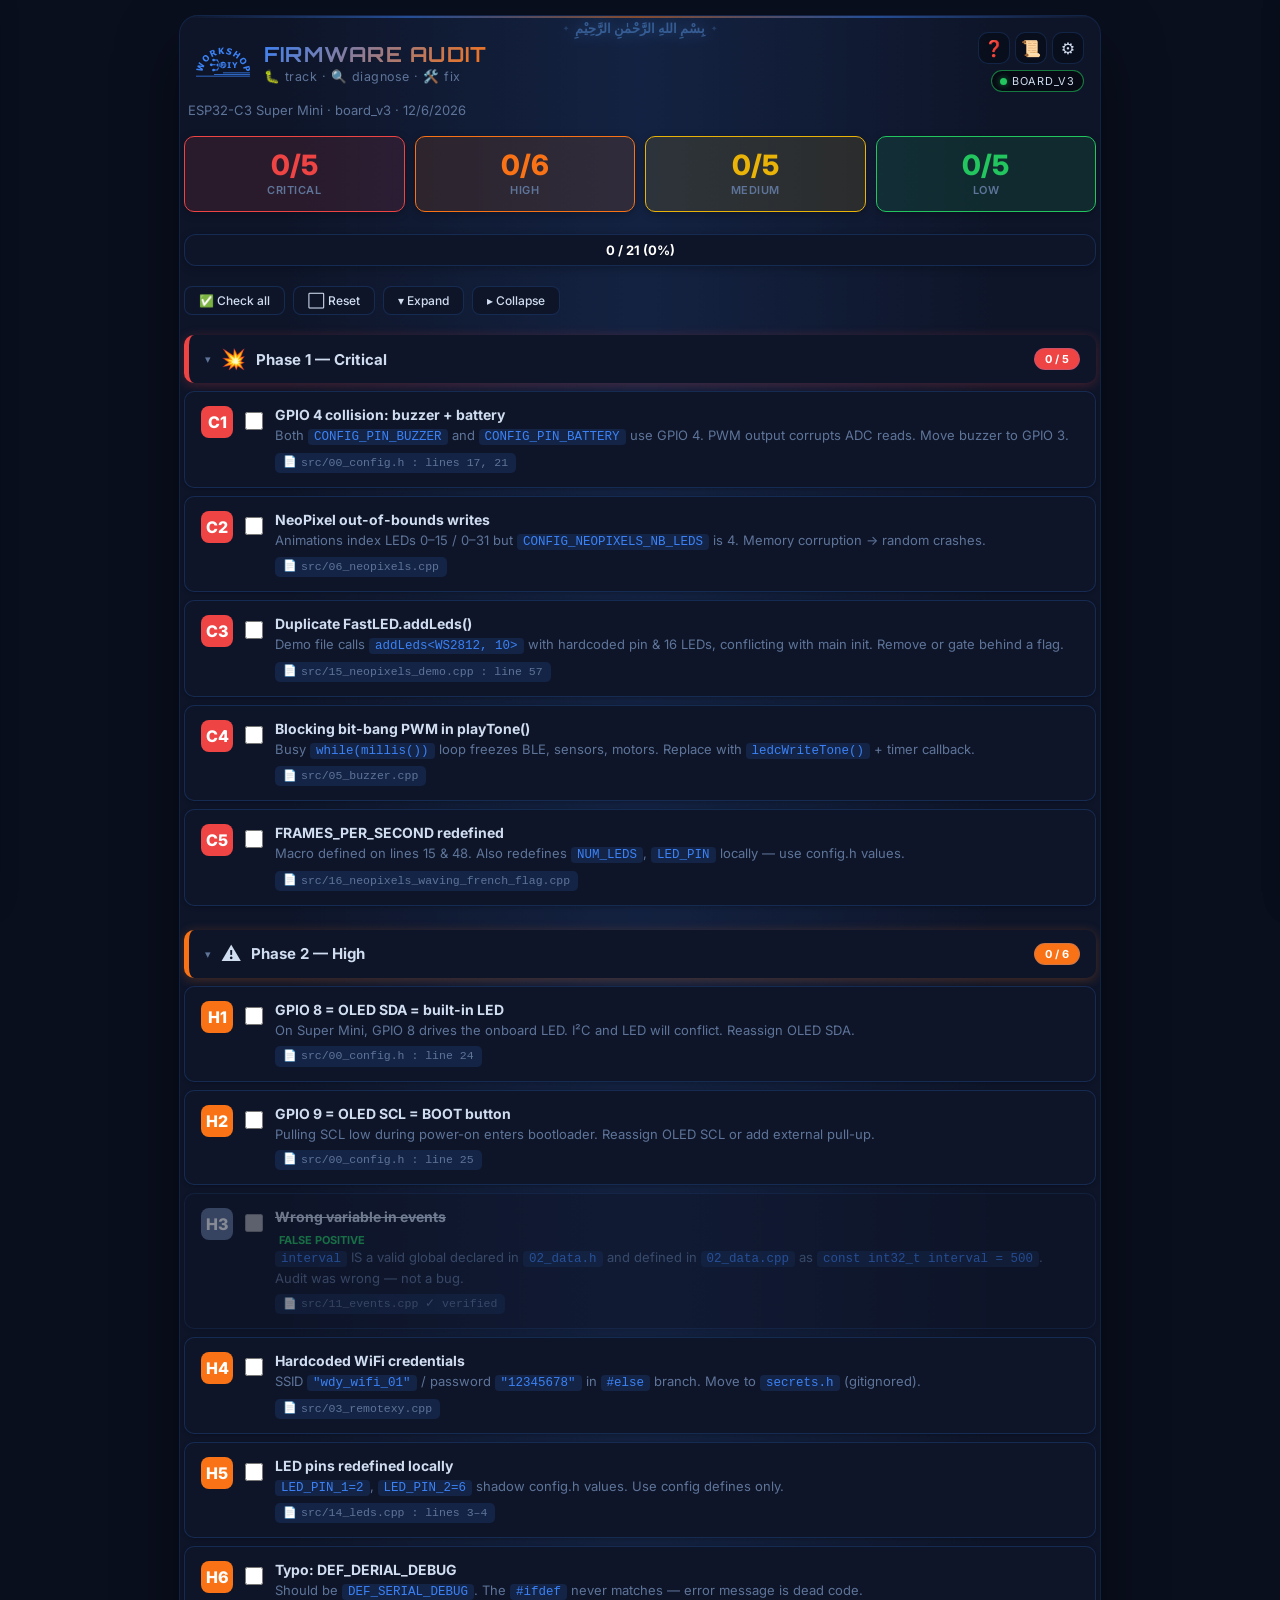
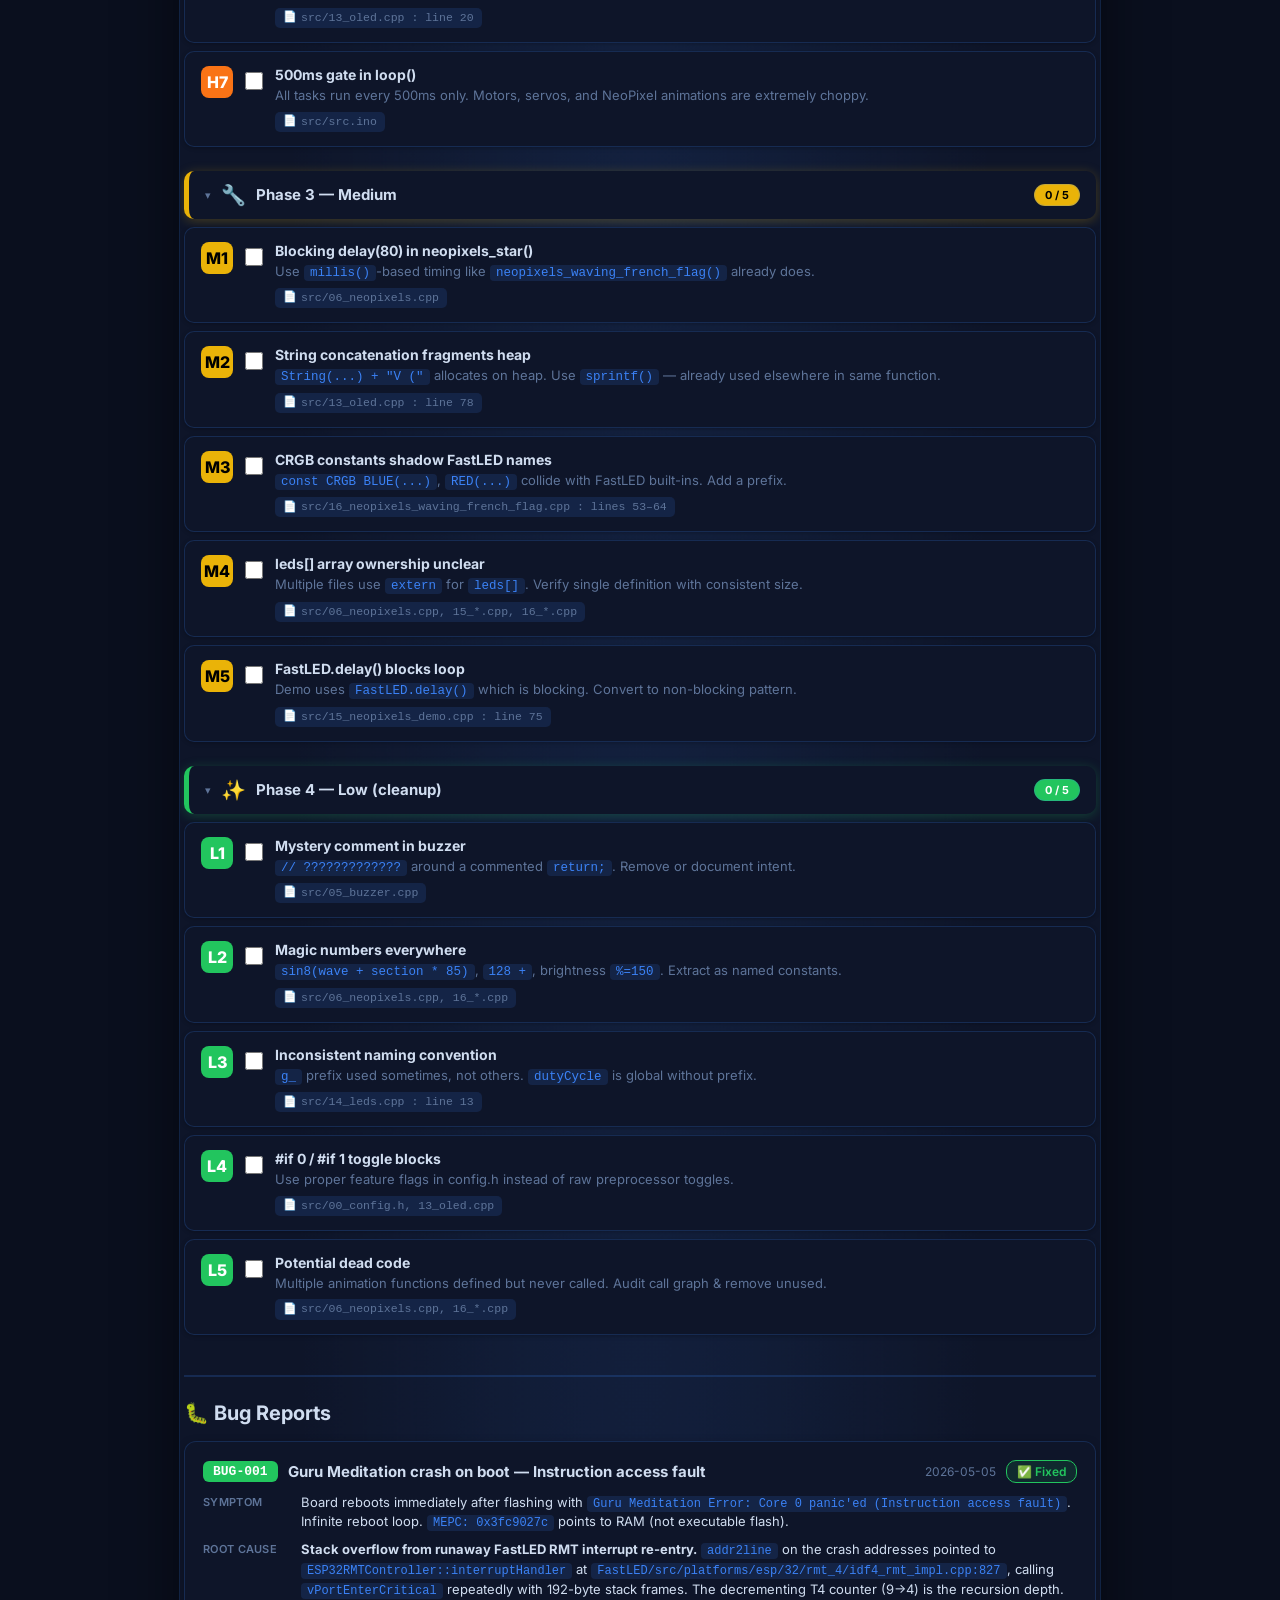
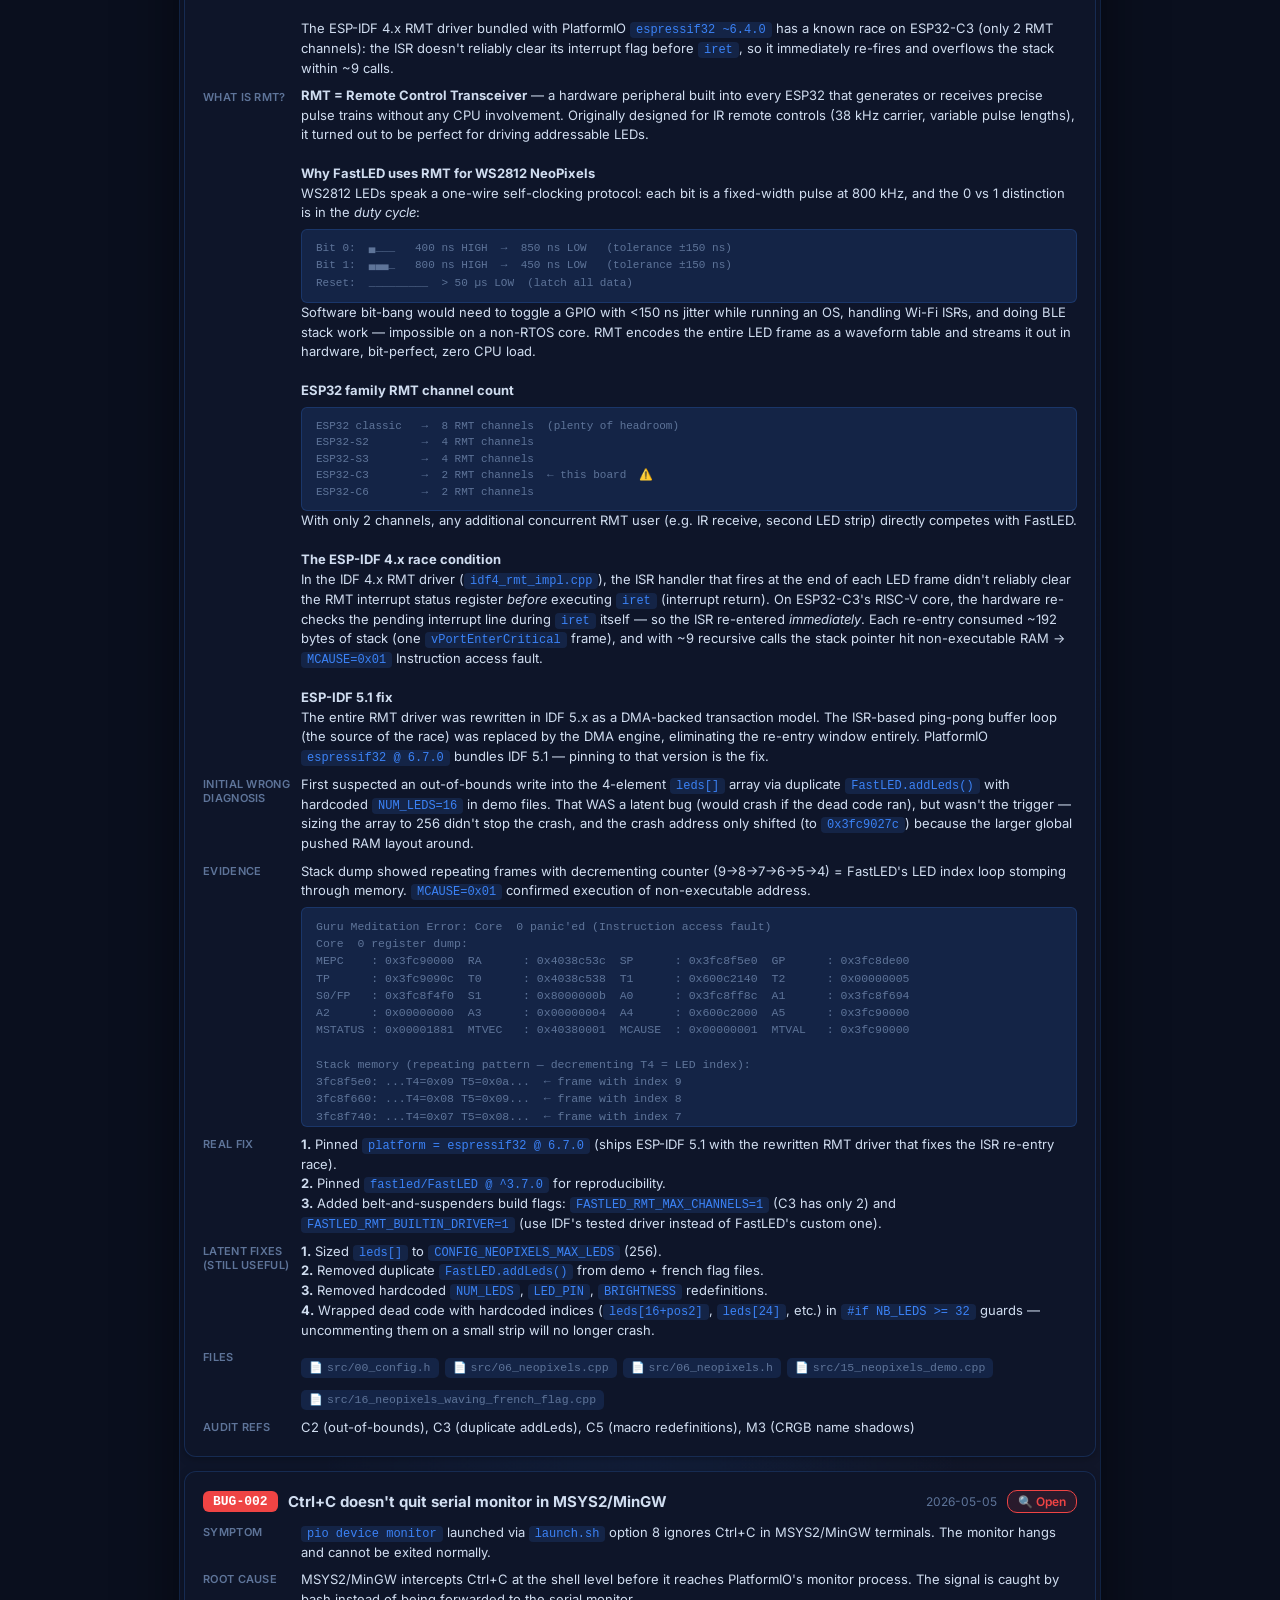
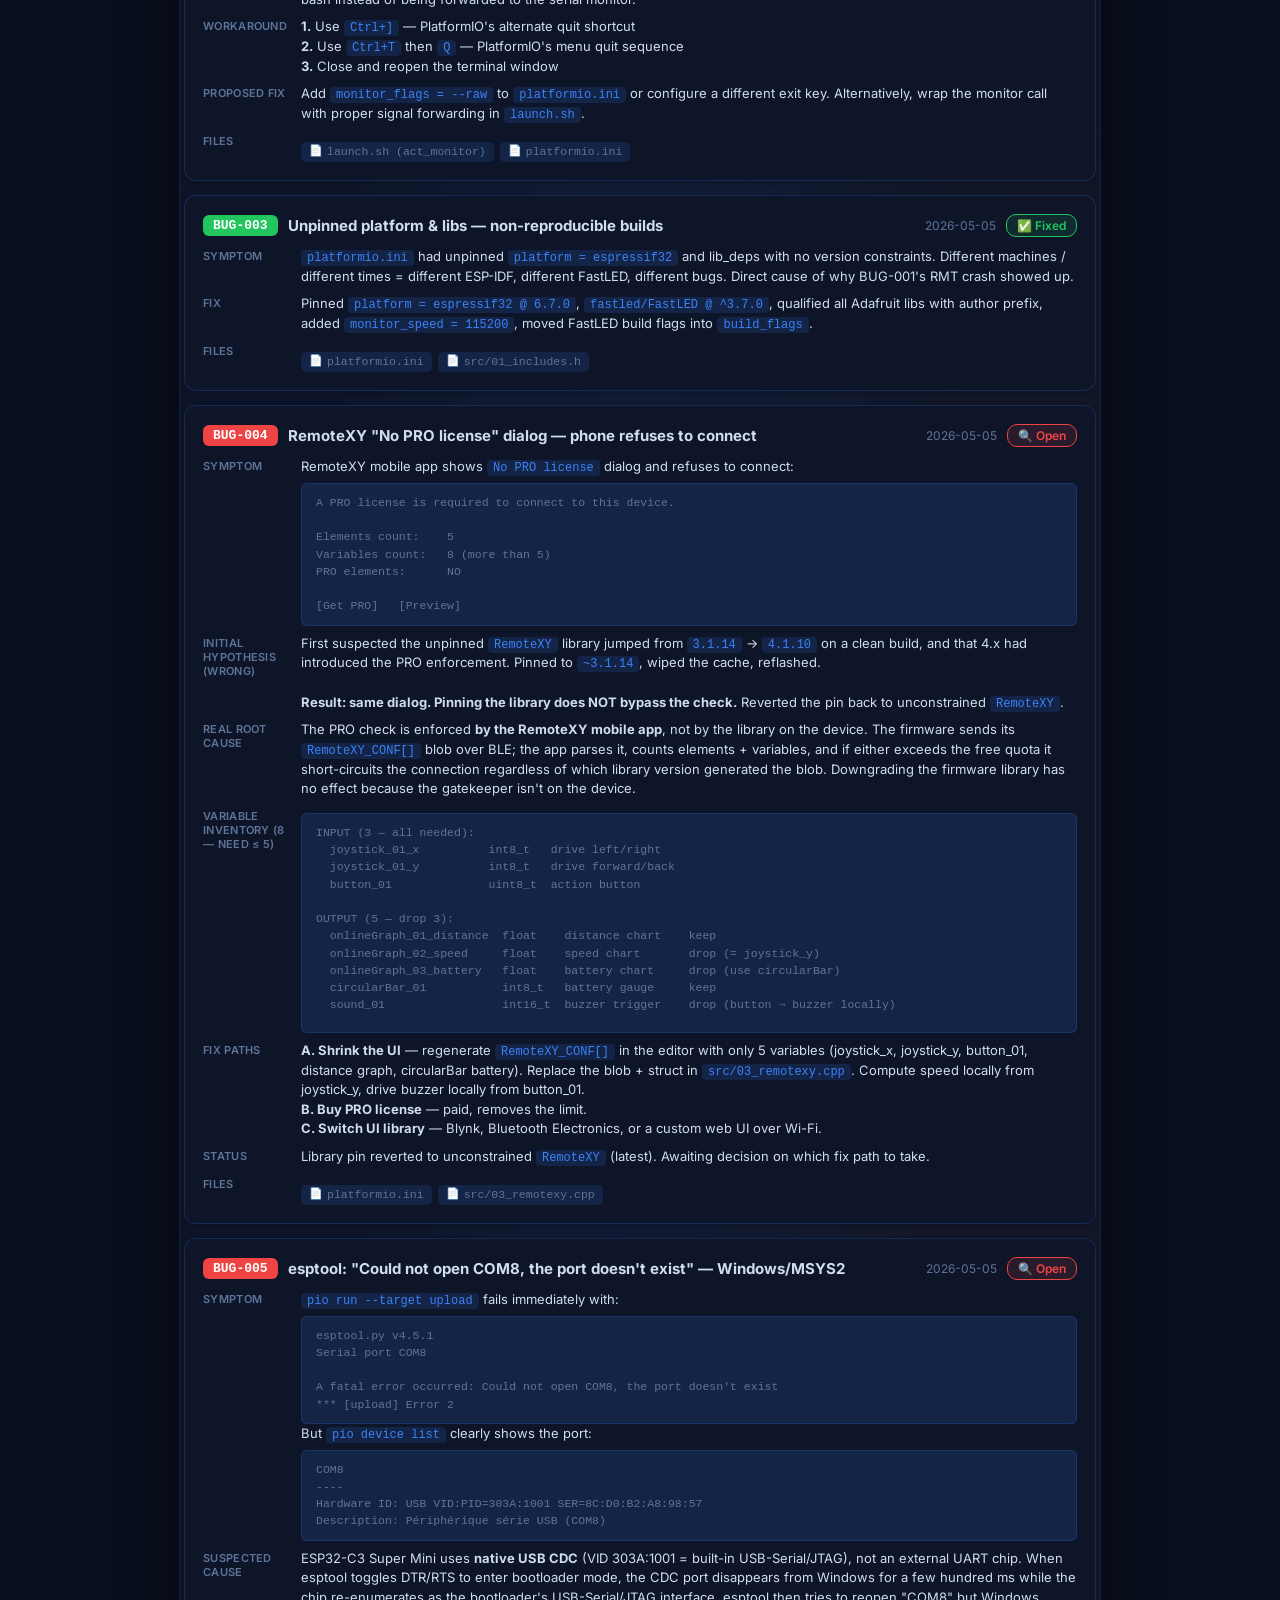
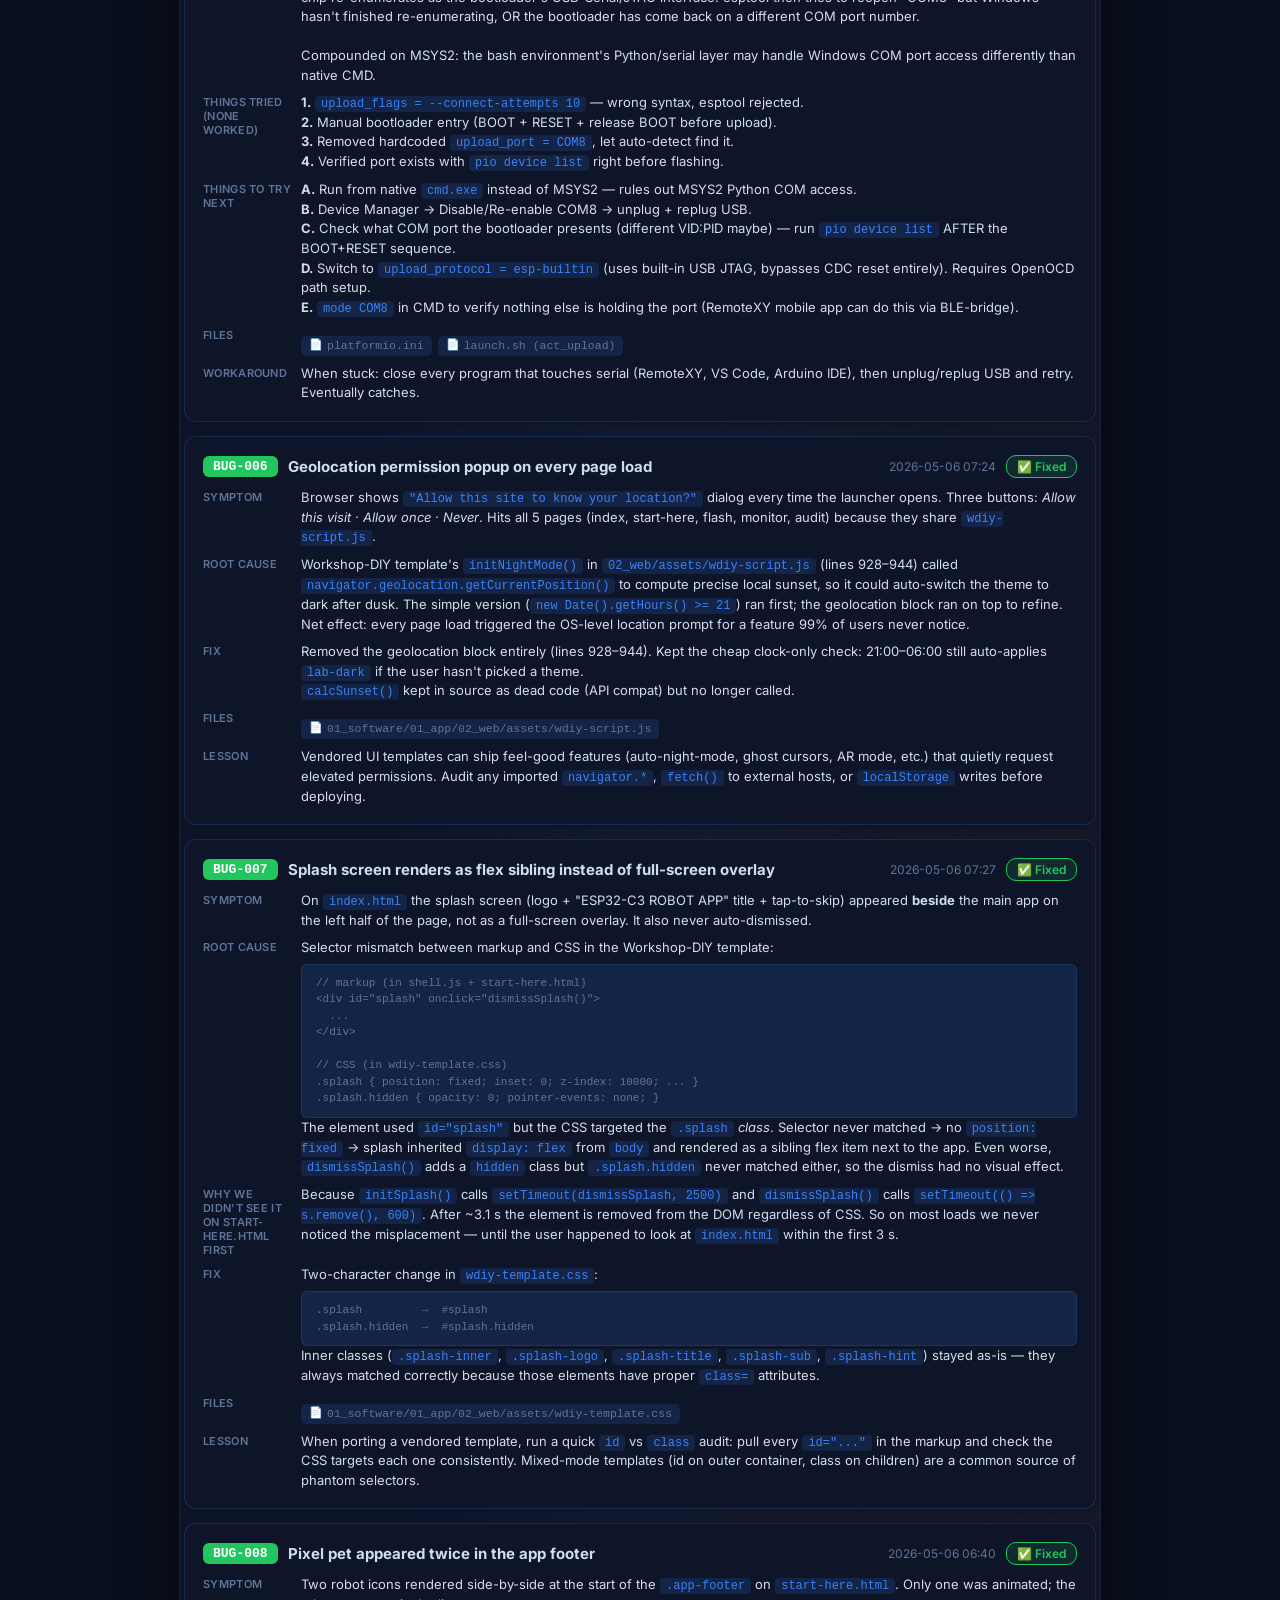
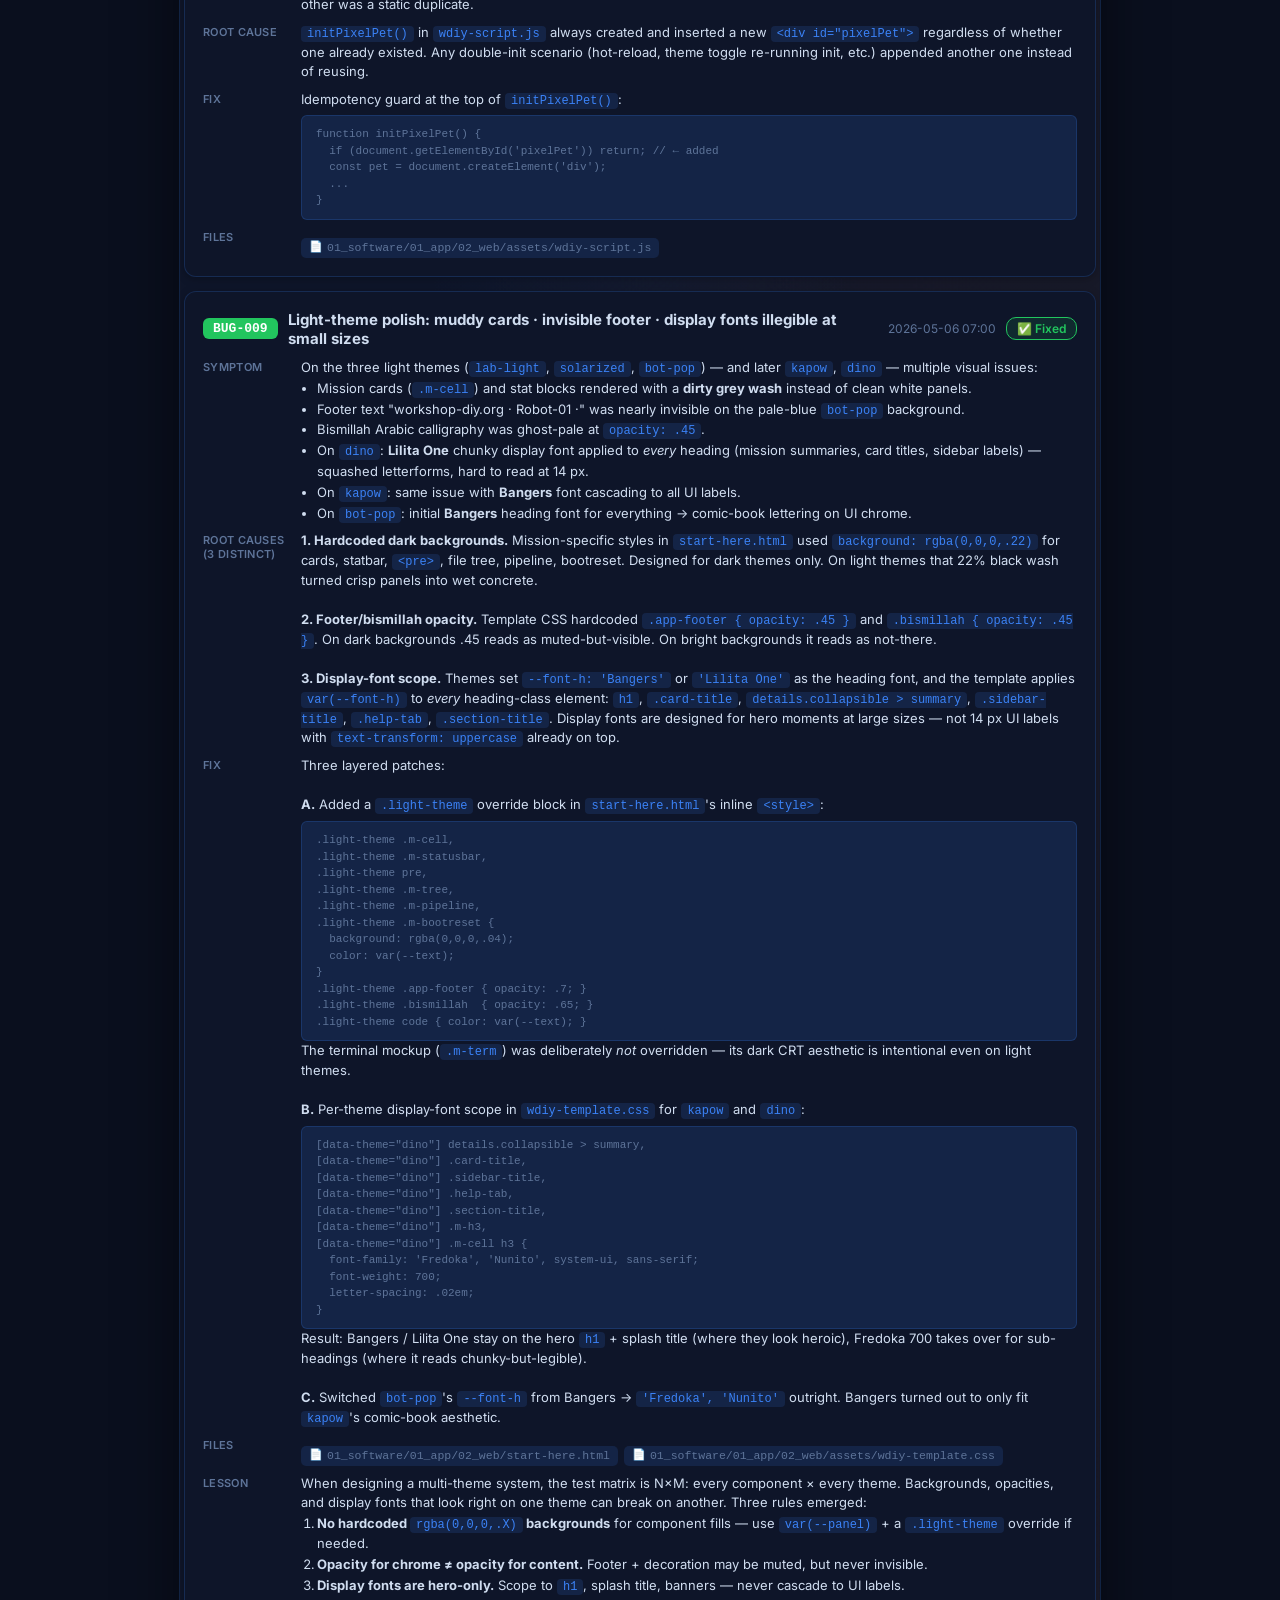
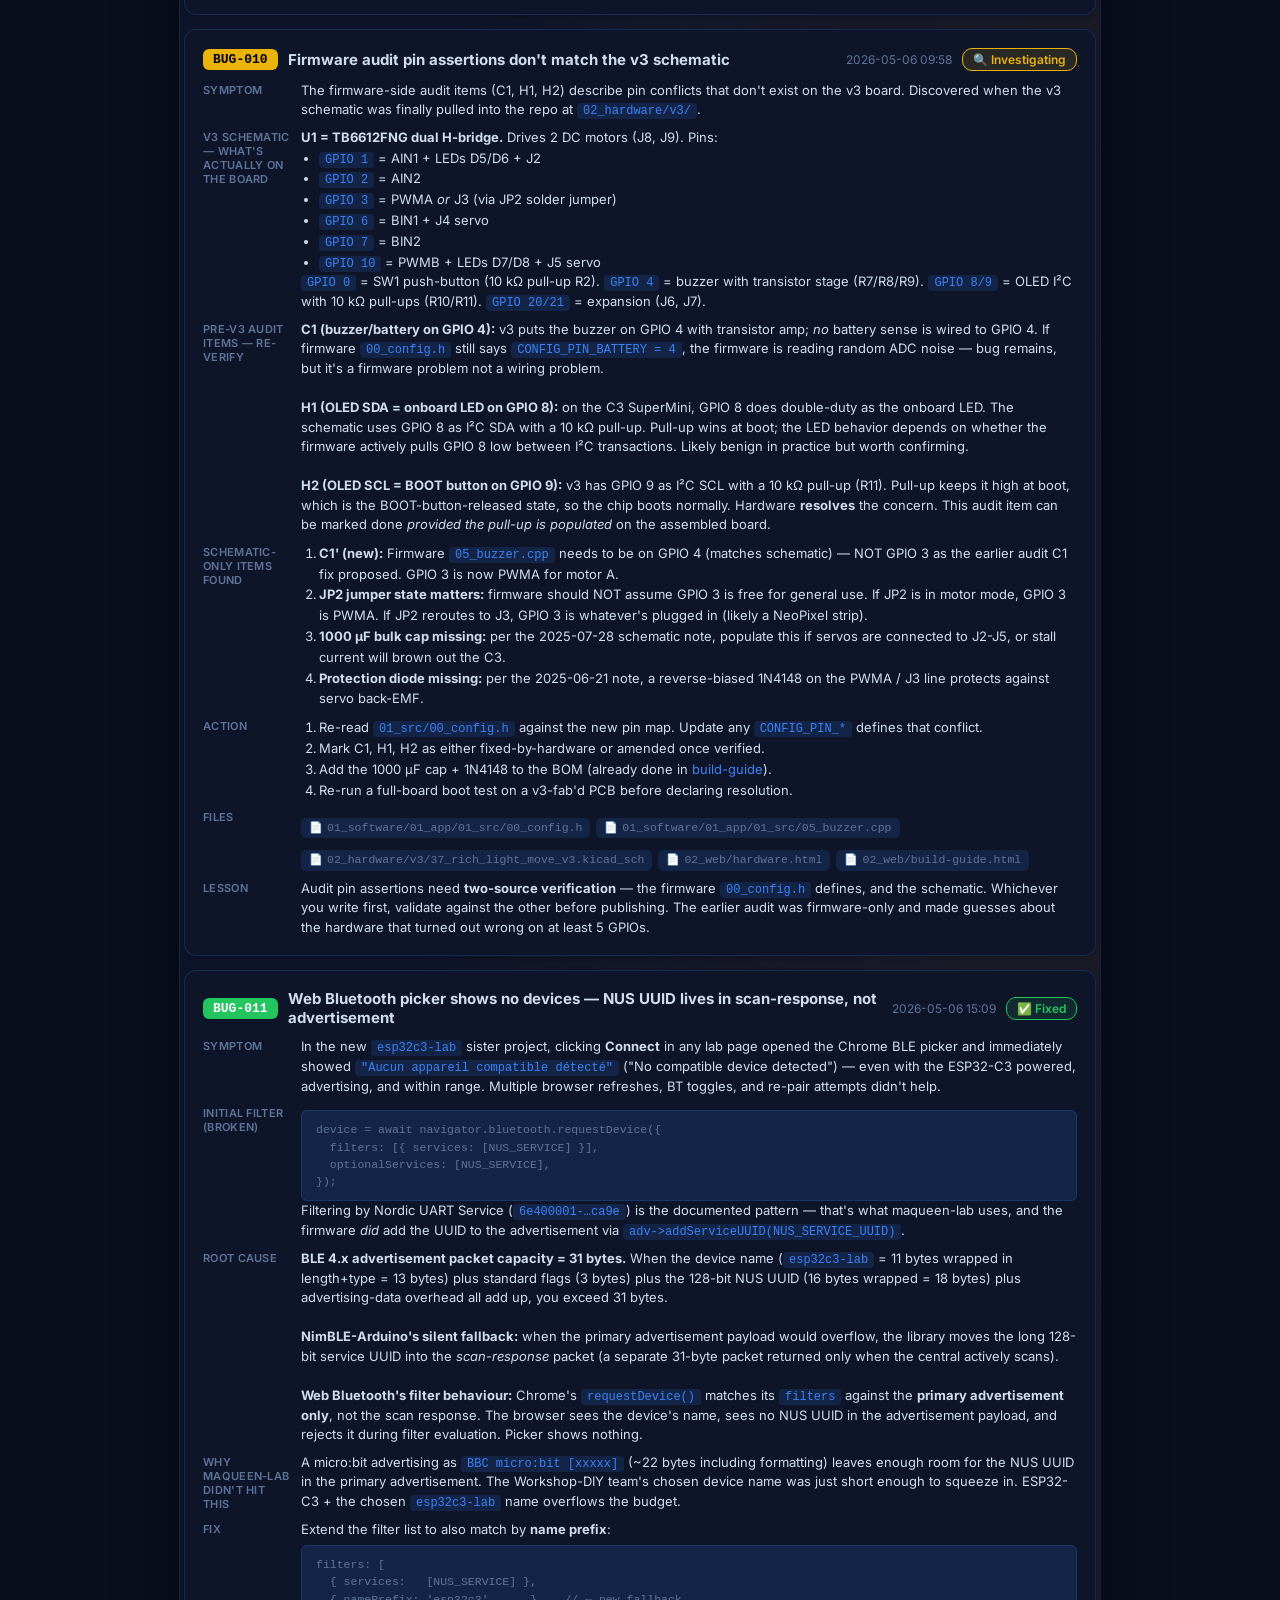
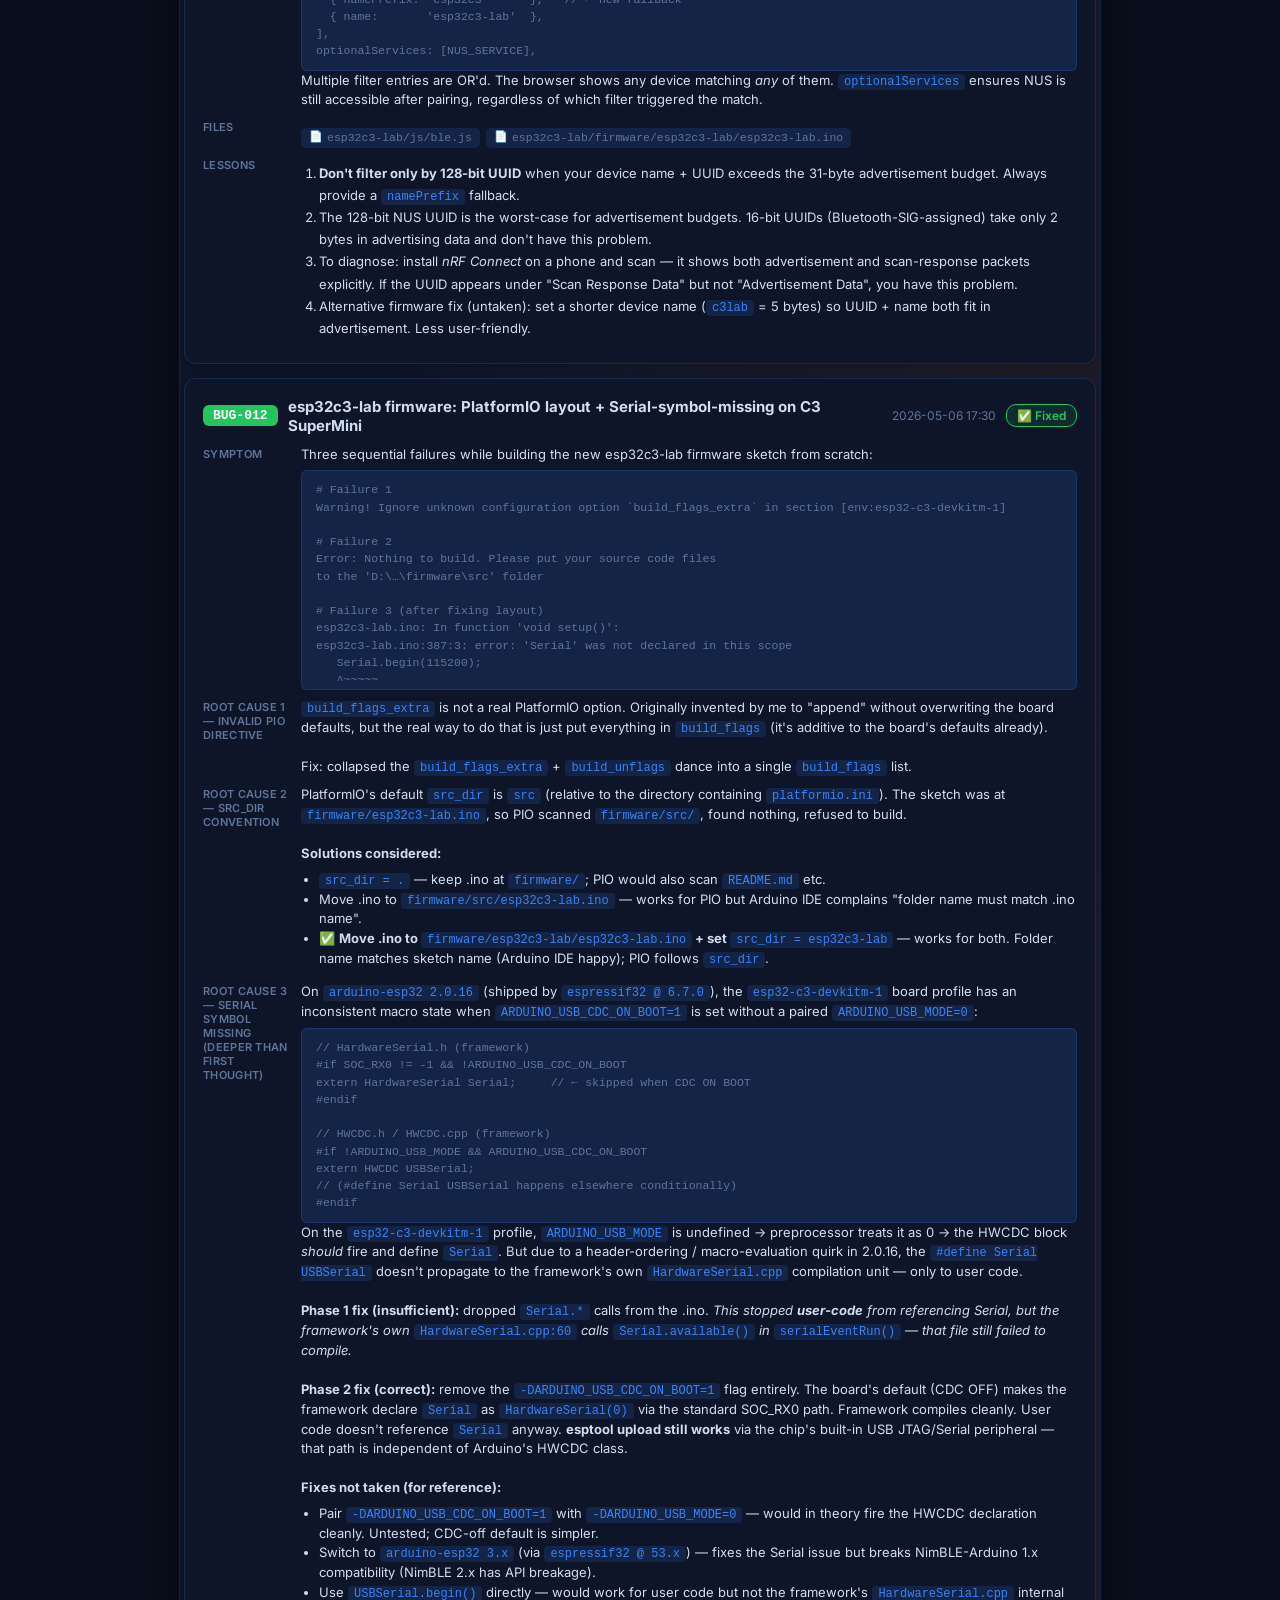
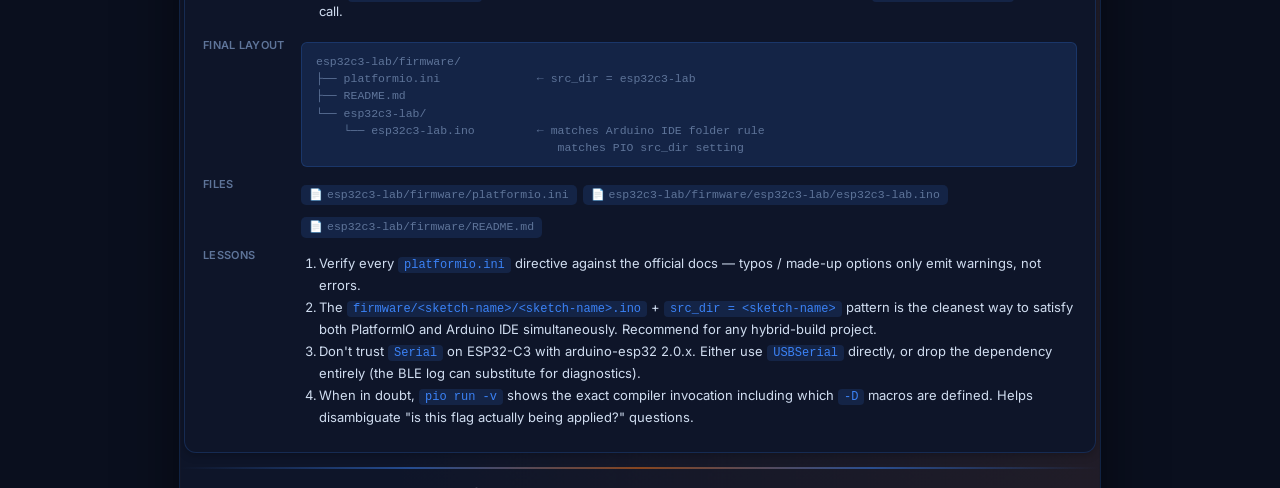
==== commit 691fac2e: "audit BUG-012: corrected forensic for Serial-symbol issue Phase-1 fix (dropping user-code Serial.* c" ====
--- a/01_software/01_app/02_web/audit.html
+++ b/01_software/01_app/02_web/audit.html
@@ -1266,19 +1266,30 @@
           </div>
 
           <div class="bug-row">
-            <div class="label">Root cause 3 — Serial symbol missing</div>
-            <div class="val">
-              On <code>arduino-esp32 2.0.16</code> (which <code>espressif32 @ 6.7.0</code> ships) for the <code>esp32-c3-devkitm-1</code> board variant, the symbol redefinition that should alias <code>Serial</code> → <code>USBSerial</code> (HWCDC instance) doesn't fire correctly when <code>ARDUINO_USB_CDC_ON_BOOT=1</code> is in <code>build_flags</code>. Compiler reports <code>Serial</code> undefined, suggests <code>Serial1</code>.<br><br>
-
-              The HWCDC instance <strong>is</strong> created at boot (USB CDC works for <code>esp-web-tools</code> upload) — only the <code>Serial</code> name is missing in user-code scope.<br><br>
-
-              <strong>Fix taken:</strong> dropped the <code>Serial.begin()</code> + <code>Serial.println()</code> boot banner from the .ino. Firmware communicates over BLE; the BLE log panel in the browser fills the diagnostic role.<br><br>
+            <div class="label">Root cause 3 — Serial symbol missing (deeper than first thought)</div>
+            <div class="val">
+              On <code>arduino-esp32 2.0.16</code> (shipped by <code>espressif32 @ 6.7.0</code>), the <code>esp32-c3-devkitm-1</code> board profile has an inconsistent macro state when <code>ARDUINO_USB_CDC_ON_BOOT=1</code> is set without a paired <code>ARDUINO_USB_MODE=0</code>:
+              <div class="crash-dump">// HardwareSerial.h (framework)
+#if SOC_RX0 != -1 && !ARDUINO_USB_CDC_ON_BOOT
+extern HardwareSerial Serial;     // ← skipped when CDC ON BOOT
+#endif
+
+// HWCDC.h / HWCDC.cpp (framework)
+#if !ARDUINO_USB_MODE && ARDUINO_USB_CDC_ON_BOOT
+extern HWCDC USBSerial;
+// (#define Serial USBSerial happens elsewhere conditionally)
+#endif</div>
+              On the <code>esp32-c3-devkitm-1</code> profile, <code>ARDUINO_USB_MODE</code> is undefined → preprocessor treats it as 0 → the HWCDC block <em>should</em> fire and define <code>Serial</code>. But due to a header-ordering / macro-evaluation quirk in 2.0.16, the <code>#define Serial USBSerial</code> doesn't propagate to the framework's own <code>HardwareSerial.cpp</code> compilation unit — only to user code.<br><br>
+
+              <strong>Phase 1 fix (insufficient):</strong> dropped <code>Serial.*</code> calls from the .ino. <em>This stopped <strong>user-code</strong> from referencing Serial, but the framework's own <code>HardwareSerial.cpp:60</code> calls <code>Serial.available()</code> in <code>serialEventRun()</code> — that file still failed to compile.</em><br><br>
+
+              <strong>Phase 2 fix (correct):</strong> remove the <code>-DARDUINO_USB_CDC_ON_BOOT=1</code> flag entirely. The board's default (CDC OFF) makes the framework declare <code>Serial</code> as <code>HardwareSerial(0)</code> via the standard SOC_RX0 path. Framework compiles cleanly. User code doesn't reference <code>Serial</code> anyway. <strong>esptool upload still works</strong> via the chip's built-in USB JTAG/Serial peripheral — that path is independent of Arduino's HWCDC class.<br><br>
 
               <strong>Fixes not taken (for reference):</strong>
               <ul style="padding-left:18px;margin:6px 0">
-                <li><code>USBSerial.begin(115200)</code> — works but ties code to CDC mode.</li>
-                <li><code>Serial0.begin(115200)</code> — UART0 hardware Serial; pins not exposed on the C3 SuperMini USB-C connector, so user wouldn't see output anyway.</li>
-                <li>Switching to <code>arduino-esp32 3.x</code> (via <code>espressif32 @ 53.x</code>) — fixes the Serial issue but breaks NimBLE compatibility.</li>
+                <li>Pair <code>-DARDUINO_USB_CDC_ON_BOOT=1</code> with <code>-DARDUINO_USB_MODE=0</code> — would in theory fire the HWCDC declaration cleanly. Untested; CDC-off default is simpler.</li>
+                <li>Switch to <code>arduino-esp32 3.x</code> (via <code>espressif32 @ 53.x</code>) — fixes the Serial issue but breaks NimBLE-Arduino 1.x compatibility (NimBLE 2.x has API breakage).</li>
+                <li>Use <code>USBSerial.begin()</code> directly — would work for user code but not the framework's <code>HardwareSerial.cpp</code> internal call.</li>
               </ul>
             </div>
           </div>
